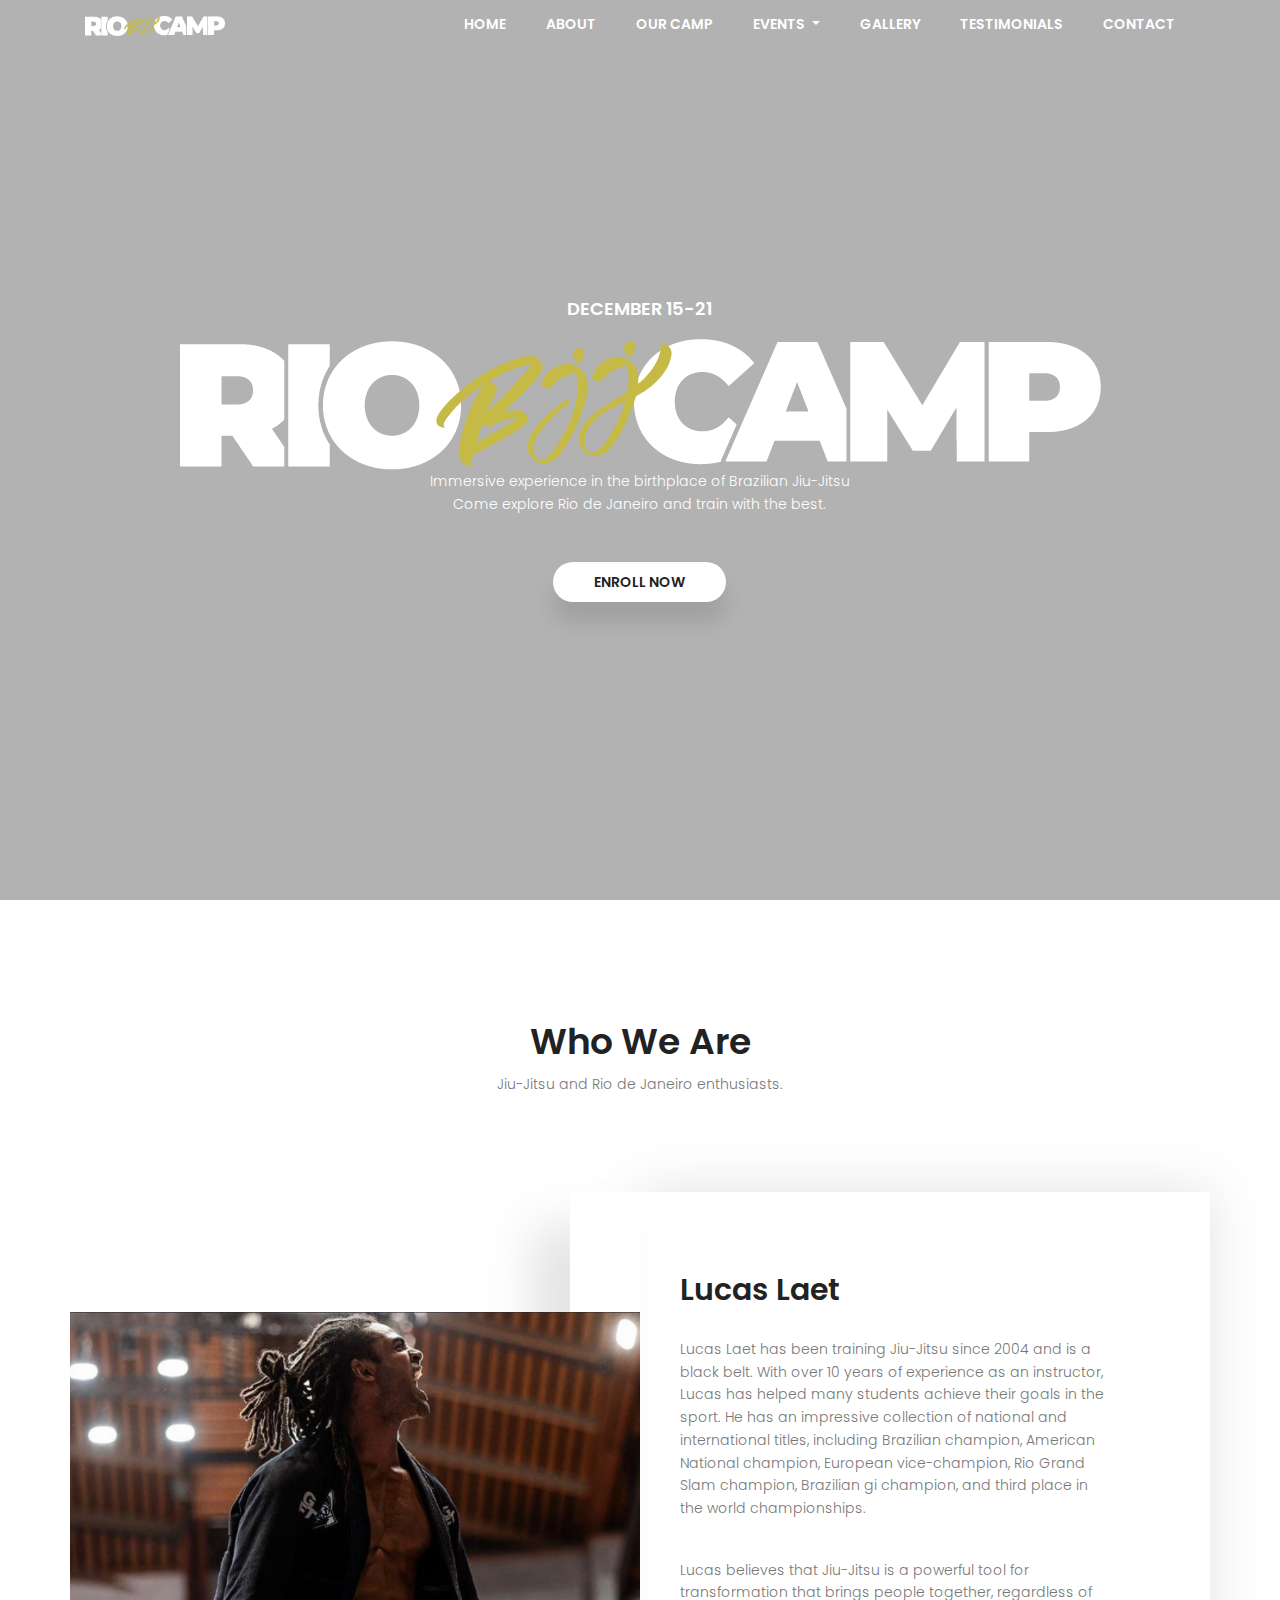
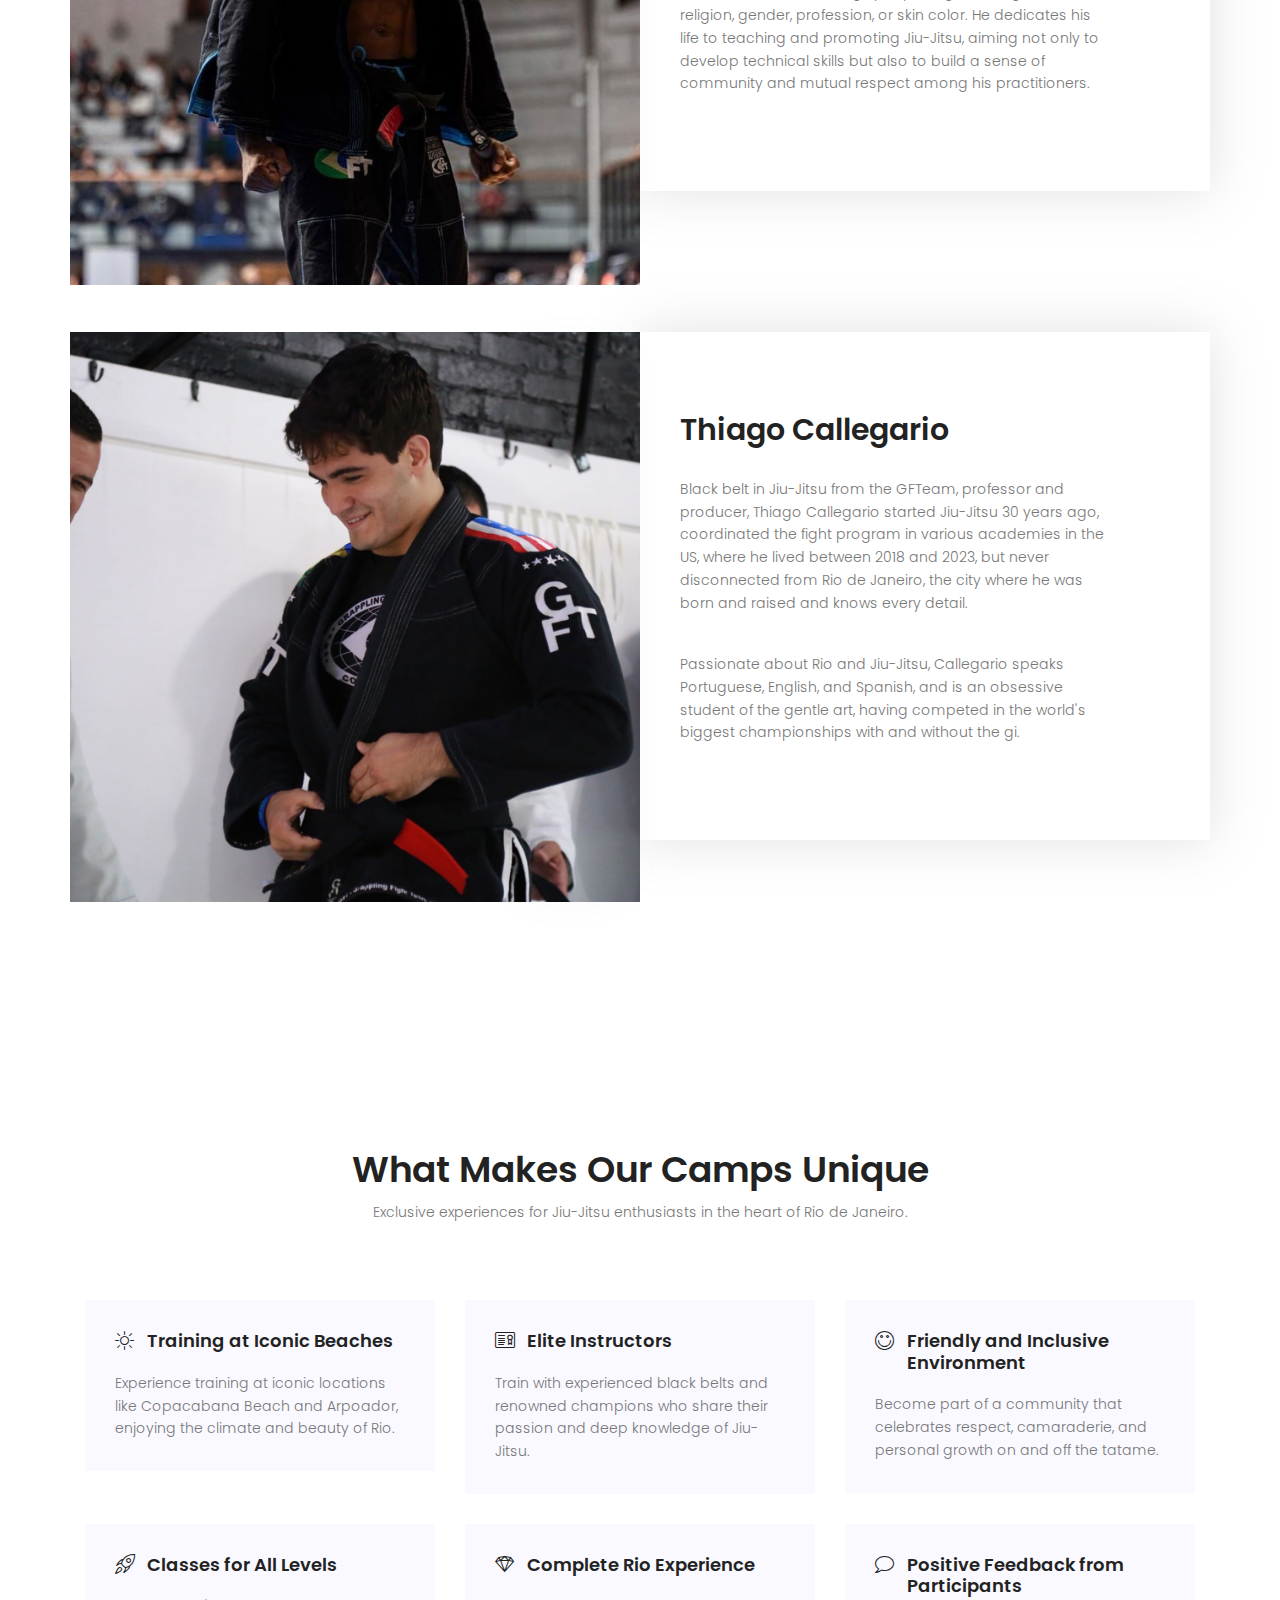
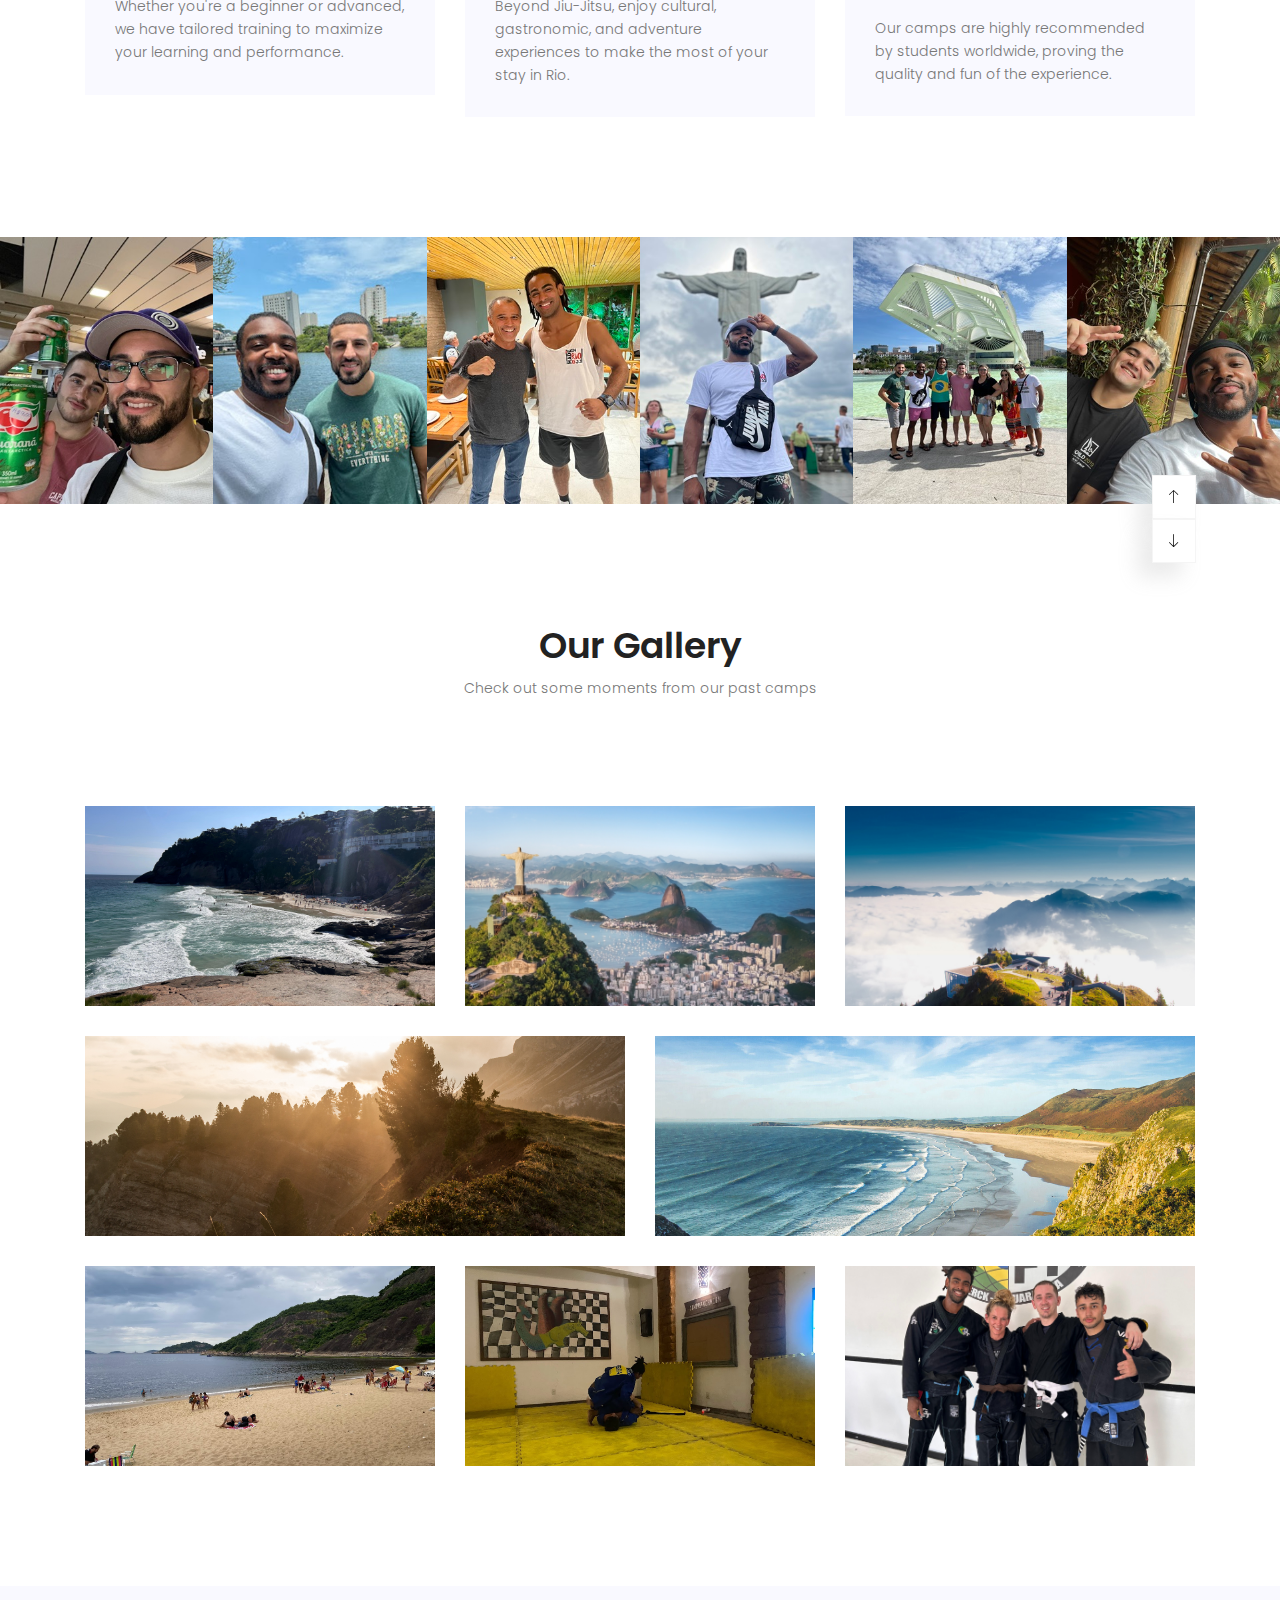
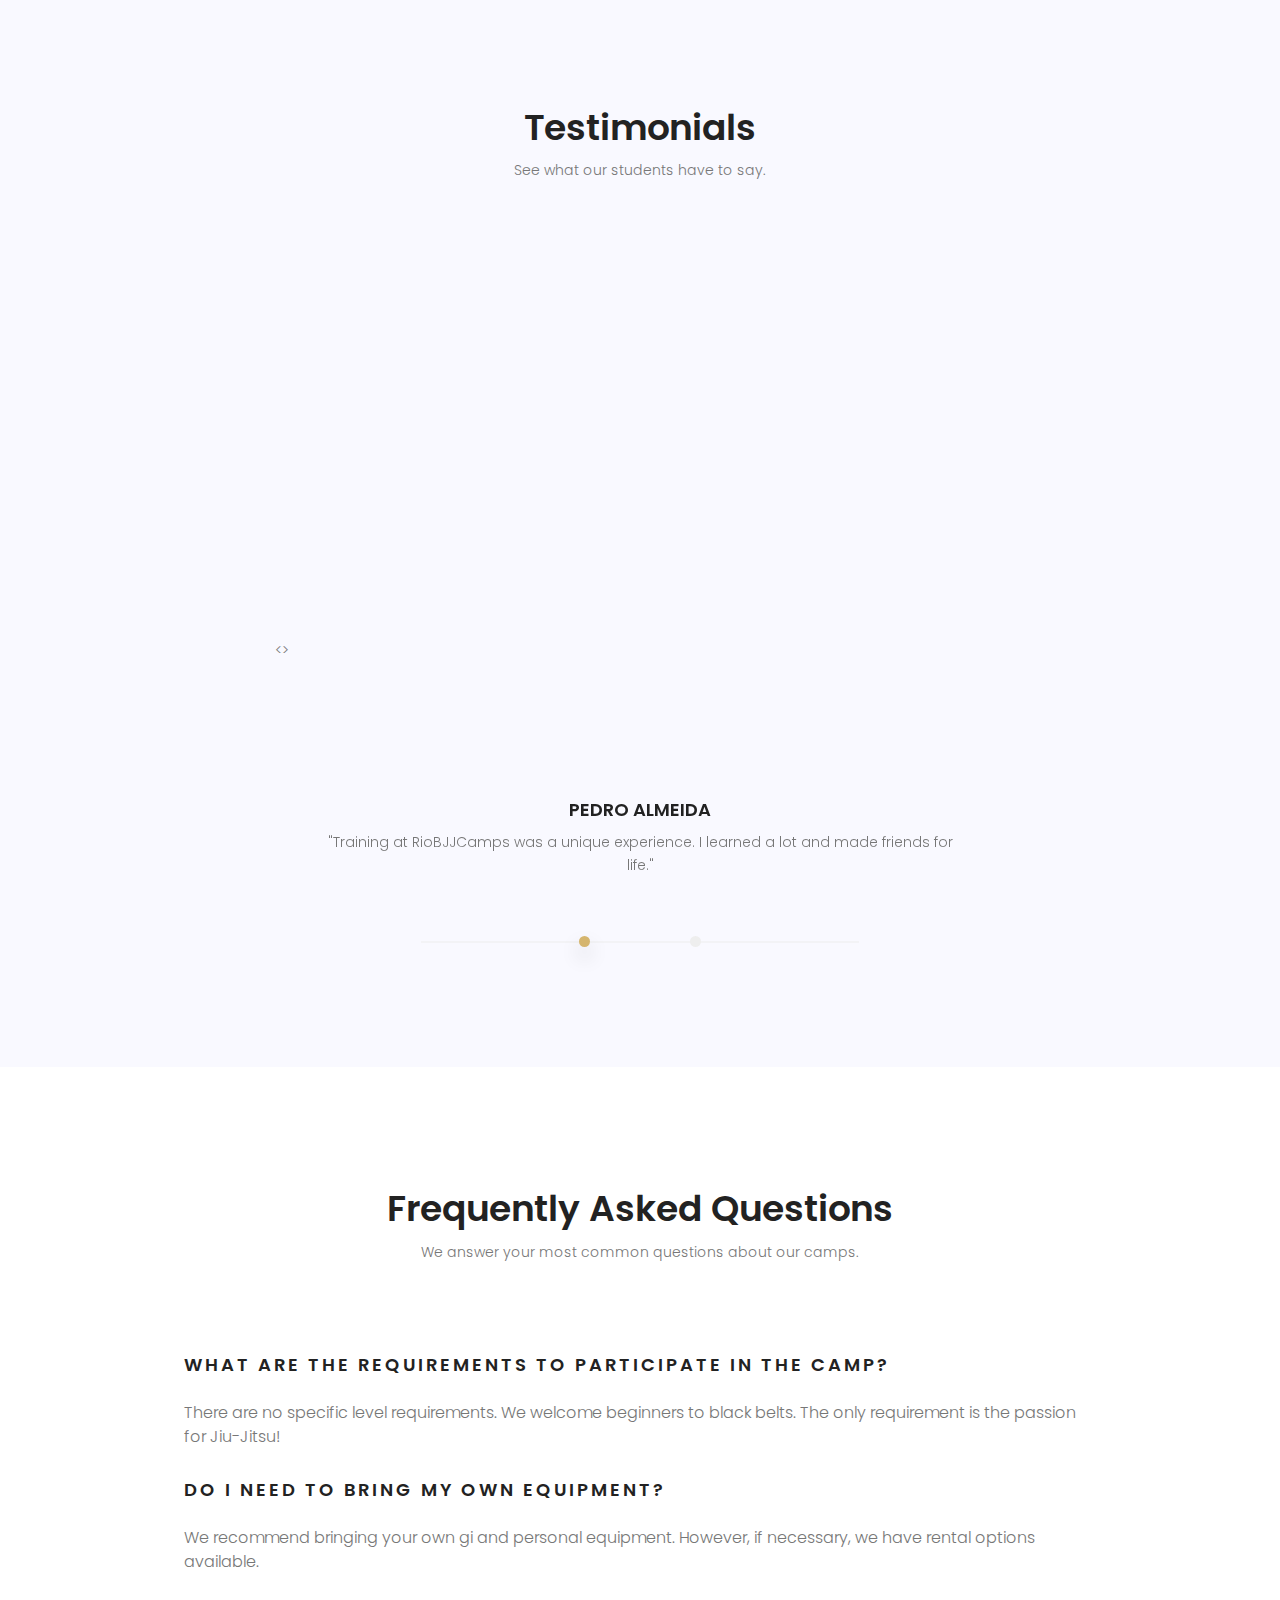
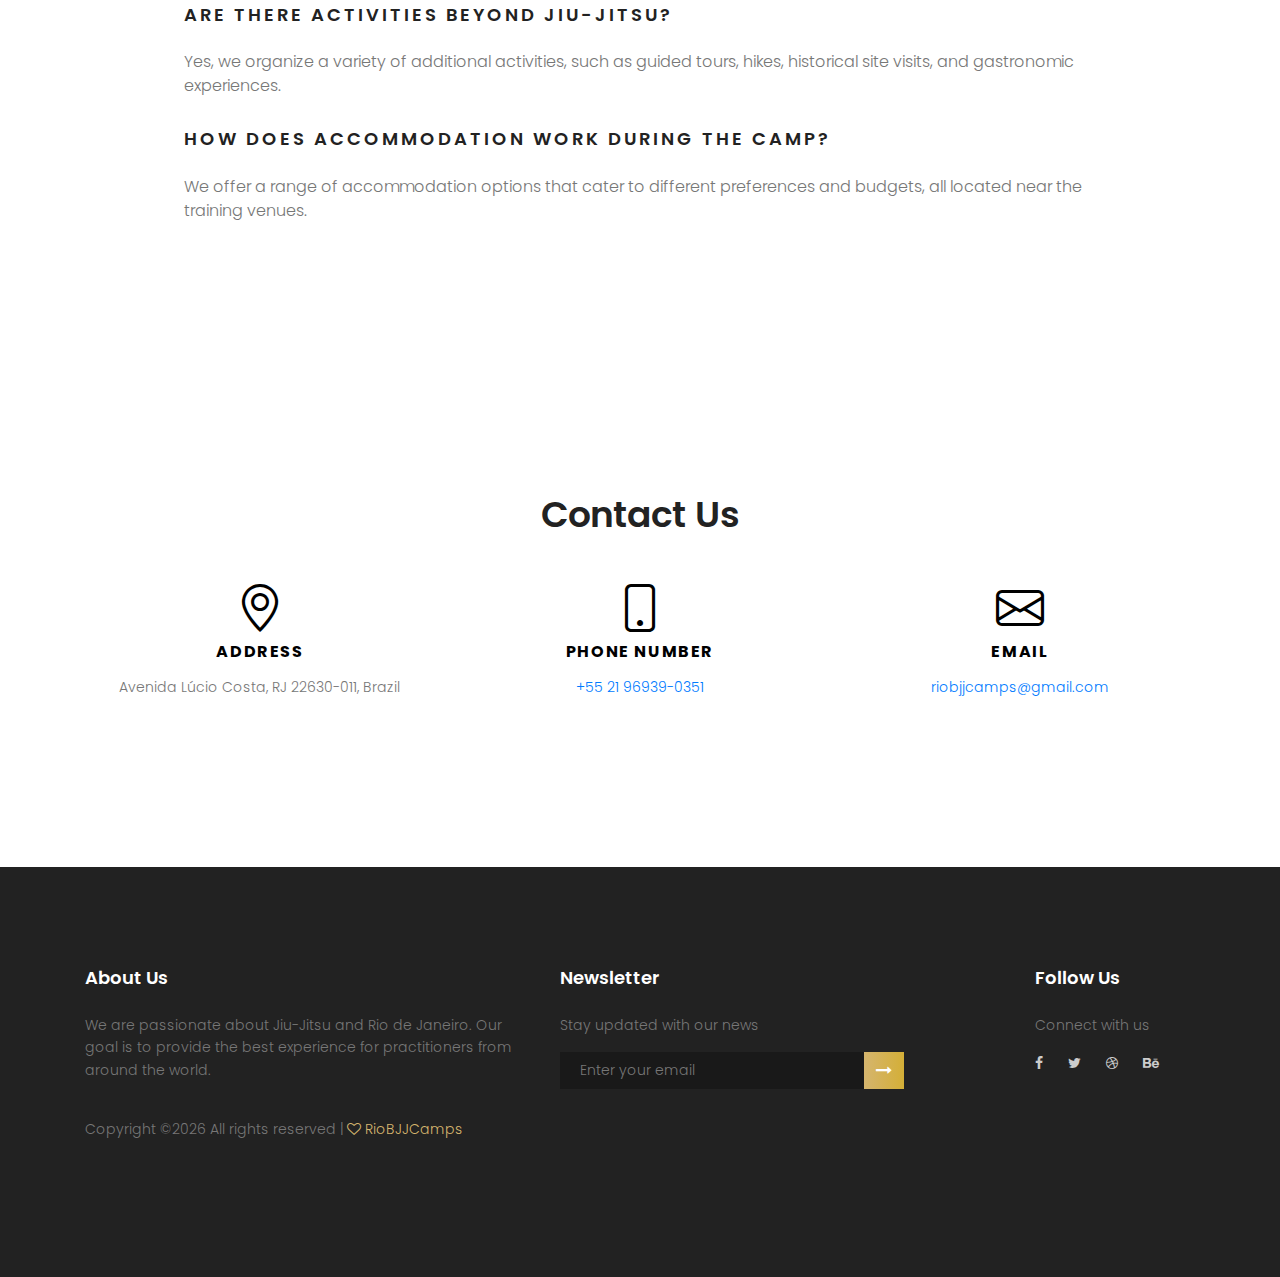
==== index.html @ 89598934 "Updated Events and Languages" ====
<!DOCTYPE html>
<html lang="en" class="no-js">
<head>
    <!-- Mobile Specific Meta -->
    <meta name="viewport" content="width=device-width, initial-scale=1, shrink-to-fit=no">
    <!-- Favicon-->
    <link rel="shortcut icon" href="img/favicon.png">
    <!-- Author Meta -->
    <meta name="author" content="colorlib">
    <!-- Meta Description -->
    <meta name="description" content="">
    <!-- Meta Keyword -->
    <meta name="keywords" content="">
    <!-- meta character set -->
    <meta charset="UTF-8">
    <!-- Site Title -->
    <title>RioBJJCamps</title>

    <link href="https://fonts.googleapis.com/css?family=Poppins:100,200,400,300,500,600,700" rel="stylesheet"> 
        <!--
        CSS
        ============================================= -->
        <link rel="stylesheet" href="css/linearicons.css">
        <link rel="stylesheet" href="css/font-awesome.min.css">
        <link rel="stylesheet" href="css/bootstrap.css">
        <link rel="stylesheet" href="css/magnific-popup.css">
        <link rel="stylesheet" href="css/animate.min.css">
        <link rel="stylesheet" href="css/owl.carousel.css">
        <link rel="stylesheet" href="css/main.css">
        <link rel="stylesheet" href="https://cdn.jsdelivr.net/npm/bootstrap-icons/font/bootstrap-icons.css">
        <link href="vendor/aos/aos.css" rel="stylesheet">
        <link href="https://fonts.googleapis.com/css2?family=Bebas+Neue&display=swap" rel="stylesheet">

</head>
<body>
    <!-- Preloader -->
    <div id="preloader">
        <div id="loader"></div>
    </div>

    <!-- start banner Area -->
    <section class="banner-area" id="home">
        <!-- Start Header Area -->
        <header class="default-header" data-aos="fade-up">
            <nav class="navbar navbar-expand-lg  navbar-light">
                <div class="container">
                      <a class="navbar-brand" href="index.html">
                        <img src="img/RioBJJCampsHorizontal.png" width="140" alt="">
                      </a>
                      <button class="navbar-toggler" type="button" data-toggle="collapse" data-target="#navbarSupportedContent" aria-controls="navbarSupportedContent" aria-expanded="false" aria-label="Toggle navigation">
                        <span class="text-white lnr lnr-menu"></span>
                      </button>

                      <div class="collapse navbar-collapse justify-content-end align-items-center" id="navbarSupportedContent">
                        <ul class="navbar-nav">
                            <li><a href="#home">Home</a></li>
                            <li><a href="#about">About</a></li>                                    
                            <li><a href="#secvice">Our Camp</a></li>
                            <!-- Dropdown -->
                            <li class="dropdown">
                                <a class="dropdown-toggle" href="#" id="navbardrop" data-toggle="dropdown">
                                  Events
                                </a>
                                <div class="dropdown-menu">
                                  <a class="dropdown-item" href="index_portugues.html">Portuguese/Português</a>
                                  <a class="dropdown-item" href="#">Camp 2021</a>
                                  <a class="dropdown-item" href="#">Camp 2024 #1</a>
                                </div>
                              </li>
                            <li><a href="#gallery">Gallery</a></li>
                            <li><a href="#faq">Testimonials</a></li>
                            <li><a href="#contact">Contact</a></li>
                        </ul>
                      </div>                        
                </div>
            </nav>
        </header>
        <!-- End Header Area -->                
    </section>

    <!-- Start Modified Banner Area with Video Background -->
<section class="default-banner" id="home" data-aos="fade-up">
    <!-- Video Background -->
    <video autoplay loop muted playsinline id="background-video">
        <source src="video/RioBJJ4K.mp4" type="video/mp4">
        Your browser does not support the video element.
    </video>
    <!-- Overlay -->
    <div class="overlay"></div>
    <!-- Content Container -->
    <div class="container">
        <div class="row fullscreen justify-content-center align-items-center">
            <div class="col-md-10 col-12">
                <div class="banner-content text-center">
                    <h4 class="text-white mb-20 text-uppercase">December 15-21</h4>
                    <img src="img/RioBJJCampsHorizontal.png" alt="" class="logo-img">
                    <p class="text-white">
                        Immersive experience in the birthplace of Brazilian Jiu-Jitsu <br>
                        Come explore Rio de Janeiro and train with the best.
                    </p>
                    <a href="https://wa.me/5521969390351?text=Hello,%20I%20would%20like%20to%20know%20more%20about%20the%20camp." class="text-uppercase header-btn">Enroll Now</a>
                </div>
            </div>
        </div>
    </div>
</section>
<!-- End Modified Banner Area -->

    <!-- Start about Area -->
    <section class="section-gap info-area" id="about" data-aos="fade-up">
        <div class="container">
            <div class="row d-flex justify-content-center">
                <div class="menu-content pb-40 col-lg-8">
                    <div class="title text-center">
                        <h1 class="mb-10">Who We Are</h1>
                        <p>Jiu-Jitsu and Rio de Janeiro enthusiasts.</p>
                    </div>
                </div>
            </div>                    
            <div class="row mt-40">
                <!-- First Guide -->
                <div class="col-lg-6 col-md-6 mt-120 text-center no-padding info-left">
                    <div class="info-thumb">
                        <img src="img/Laetao2.png" class="img-fluid" alt="Guide 1">
                    </div>
                </div>
                <div class="col-lg-6 col-md-6 no-padding info-rigth">
                    <div class="info-content">
                        <h2 class="pb-30">Lucas Laet</h2>
                        <p>
                            Lucas Laet has been training Jiu-Jitsu since 2004 and is a black belt. With over 10 years of experience as an instructor, Lucas has helped many students achieve their goals in the sport. He has an impressive collection of national and international titles, including Brazilian champion, American National champion, European vice-champion, Rio Grand Slam champion, Brazilian gi champion, and third place in the world championships.
                        </p>
                        </p>
                        <br>
                        <p>
                            Lucas believes that Jiu-Jitsu is a powerful tool for transformation that brings people together, regardless of religion, gender, profession, or skin color. He dedicates his life to teaching and promoting Jiu-Jitsu, aiming not only to develop technical skills but also to build a sense of community and mutual respect among his practitioners.
                        </p>
                    </div>
                </div>
            </div>
            <div class="row mt-40">
                <!-- Second Guide -->
                <div class="col-lg-6 col-md-6 text-center no-padding info-left">
                    <div class="info-thumb">
                        <img src="img/Thiagao1.jpg" class="img-fluid" alt="Guide 2">
                    </div>
                </div>
                <div class="col-lg-6 col-md-6 no-padding info-rigth">
                    <div class="info-content">
                        <h2 class="pb-30">Thiago Callegario</h2>
                        <p>
                            Black belt in Jiu-Jitsu from the GFTeam, professor and producer, Thiago Callegario started Jiu-Jitsu 30 years ago, coordinated the fight program in various academies in the US, where he lived between 2018 and 2023, but never disconnected from Rio de Janeiro, the city where he was born and raised and knows every detail.
                        </p>
                        <br>
                        <p>
                            Passionate about Rio and Jiu-Jitsu, Callegario speaks Portuguese, English, and Spanish, and is an obsessive student of the gentle art, having competed in the world's biggest championships with and without the gi.
                        </p>
                    </div>
                </div>
            </div>
        </div>
    </section>
    <!-- End about Area -->
    

    <!-- Start feature Area -->
    <section class="feature-area section-gap" id="secvice" data-aos="fade-up">
        <div class="container">
            <div class="row d-flex justify-content-center">
                <div class="menu-content pb-60 col-lg-8">
                    <div class="title text-center">
                        <h1 class="mb-10">What Makes Our Camps Unique</h1>
                        <p>Exclusive experiences for Jiu-Jitsu enthusiasts in the heart of Rio de Janeiro.</p>
                    </div>
                </div>
            </div>                        
            <div class="row">
                <div class="col-lg-4 col-md-6 ">
                    <div class="single-feature mb-30">
                        <div class="title d-flex flex-row pb-20">
                            <span class="lnr lnr-sun"></span>
                            <h4><a href="#">Training at Iconic Beaches</a></h4>
                        </div>
                        <p>
                            Experience training at iconic locations like Copacabana Beach and Arpoador, enjoying the climate and beauty of Rio.
                        </p>                            
                    </div>                            
                </div>
                <div class="col-lg-4 col-md-6 ">
                    <div class="single-feature mb-30">
                        <div class="title d-flex flex-row pb-20">
                            <span class="lnr lnr-license"></span>
                            <h4><a href="#">Elite Instructors</a></h4>
                        </div>
                        <p>
                            Train with experienced black belts and renowned champions who share their passion and deep knowledge of Jiu-Jitsu.
                        </p>                            
                    </div>                            
                </div>
                <div class="col-lg-4 col-md-6 ">
                    <div class="single-feature mb-30">
                        <div class="title d-flex flex-row pb-20">
                            <span class="lnr lnr-smile"></span>
                            <h4><a href="#">Friendly and Inclusive Environment</a></h4>
                        </div>
                        <p>
                            Become part of a community that celebrates respect, camaraderie, and personal growth on and off the tatame.
                        </p>                            
                    </div>                            
                </div>
                <div class="col-lg-4 col-md-6 ">
                    <div class="single-feature">
                        <div class="title d-flex flex-row pb-20">
                            <span class="lnr lnr-rocket"></span>
                            <h4><a href="#">Classes for All Levels</a></h4>
                        </div>
                        <p>
                            Whether you're a beginner or advanced, we have tailored training to maximize your learning and performance.
                        </p>                            
                    </div>                            
                </div>
                <div class="col-lg-4 col-md-6 ">
                    <div class="single-feature">
                        <div class="title d-flex flex-row pb-20">
                            <span class="lnr lnr-diamond"></span>
                            <h4><a href="#">Complete Rio Experience</a></h4>
                        </div>
                        <p>
                            Beyond Jiu-Jitsu, enjoy cultural, gastronomic, and adventure experiences to make the most of your stay in Rio.
                        </p>                            
                    </div>                            
                </div>
                <div class="col-lg-4 col-md-6 ">
                    <div class="single-feature">
                        <div class="title d-flex flex-row pb-20">
                            <span class="lnr lnr-bubble"></span>
                            <h4><a href="#">Positive Feedback from Participants</a></h4>
                        </div>
                        <p>
                            Our camps are highly recommended by students worldwide, proving the quality and fun of the experience.
                        </p>                            
                    </div>                            
                </div>                                                                                    
            </div>
        </div>    
    </section>
    <!-- End feature Area -->


    <!-- Start gallery Area -->
    <section class="gallery-area" id="gallery" data-aos="fade-up">
        <div class="container-fluid">
            <div class="row no-padding">
                <div class="active-gallery">
                    <div class="item single-gallery">
                        <img src="img/g1.jpg" alt="">
                    </div>    
                    <div class="item single-gallery">
                        <img src="img/g2.jpeg" alt="">
                    </div>    
                    <div class="item single-gallery">
                        <img src="img/g3.jpeg" alt="">
                    </div>    
                    <div class="item single-gallery">
                        <img src="img/g4.jpeg" alt="">
                    </div>    
                    <div class="item single-gallery">
                        <img src="img/g5.jpeg" alt="">
                    </div>    
                    <div class="item single-gallery">
                        <img src="img/g6.jpeg" alt="">
                    </div>                                                                        
                </div>
            </div>
        </div>    
    </section>
    <!-- End gallery Area -->
    
    
   <!-- Start Revised Gallery Area -->
<section class="gallery-area section-gap" id="gallery" data-aos="fade-up">
    <div class="container">
        <div class="row d-flex justify-content-center">
            <div class="menu-content pb-60 col-lg-8">
                <div class="title text-center">
                    <h1 class="mb-10">Our Gallery</h1>
                    <p>Check out some moments from our past camps</p>
                </div>
            </div>
        </div>
        <div class="row gallery-item">
            <div class="col-md-4">
                <a href="img/g10.jpg" class="img-pop-up">
                    <div class="single-gallery-image" style="background: url(img/g10.jpg);"></div>
                </a>
            </div>
            <div class="col-md-4">
                <a href="img/slider4.jpg" class="img-pop-up">
                    <div class="single-gallery-image" style="background: url(img/slider4.jpg);"></div>
                </a>
            </div>
            <div class="col-md-4">
                <a href="img/slider1.jpg" class="img-pop-up">
                    <div class="single-gallery-image" style="background: url(img/slider1.jpg);"></div>
                </a>
            </div>
            <div class="col-md-6">
                <a href="img/slider2.jpg" class="img-pop-up">
                    <div class="single-gallery-image" style="background: url(img/slider2.jpg);"></div>
                </a>
            </div>
            <div class="col-md-6">
                <a href="img/slider3.jpg" class="img-pop-up">
                    <div class="single-gallery-image" style="background: url(img/slider3.jpg);"></div>
                </a>
            </div>
            <div class="col-md-4">
                <a href="img/g13.jpg" class="img-pop-up">
                    <div class="single-gallery-image" style="background: url(img/g13.jpg);"></div>
                </a>
            </div>
            <div class="col-md-4">
                <a href="img/g14.jpg" class="img-pop-up">
                    <div class="single-gallery-image" style="background: url(img/g14.jpg);"></div>
                </a>
            </div>
            <div class="col-md-4">
                <a href="img/g11.jpg" class="img-pop-up">
                    <div class="single-gallery-image" style="background: url(img/g11.jpg);"></div>
                </a>
            </div>
        </div>
    </div>
</section>
<!-- End Revised Gallery Area -->

<!-- Start project Area -->
<section class="project-area section-gap" id="project" data-aos="fade-up">
    <div class="container">
        <div class="row d-flex justify-content-center">
            <div class="menu-content pb-30 col-lg-8">
                <div class="title text-center">
                    <h1 class="mb-10">Testimonials</h1>
                    <p>See what our students have to say.</p>
                </div>
            </div>
        </div>
        <!-- Video Area -->
        <div class="row justify-content-center d-flex mb-5">
            <div class="col-lg-8">
                <div class="embed-responsive embed-responsive-16by9">
                    <<iframe class="embed-responsive-item" src="https://www.youtube.com/embed/MXHhqnl47S4?si=9czfhFf7Guasz1j2&w=540&h=960" allowfullscreen></iframe>>
                </div>
            </div>
        </div>
        <!-- Testimonial Carousel -->
        <div class="row justify-content-center d-flex">
            <div class="active-works-carousel mt-40 col-lg-8">
                <div class="item">
                    <img class="img-fluid" src="img/testimonial1.jpg" alt="">
                    <div class="caption text-center mt-20">
                        <h6 class="text-uppercase">Pedro Almeida</h6>
                        <p>"Training at RioBJJCamps was a unique experience. I learned a lot and made friends for life."</p>
                    </div>
                </div>
                <div class="item">
                    <img class="img-fluid" src="img/testimonial2.jpg" alt="">
                    <div class="caption text-center mt-20">
                        <h6 class="text-uppercase">Maria Fernandes</h6>
                        <p>"The instructors are of the highest level and the environment is very welcoming. I recommend to everyone!"</p>
                    </div>
                </div>
            </div>
        </div>
    </div>    
</section>
<!-- End project Area -->
 
    <!-- Start faq Area -->
    <section class="faq-area section-gap" id="faq" data-aos="fade-up">
        <div class="container">
            <div class="row d-flex justify-content-center">
                <div class="menu-content pb-60 col-lg-8">
                    <div class="title text-center">
                        <h1 class="mb-10">Frequently Asked Questions</h1>
                        <p>We answer your most common questions about our camps.</p>
                    </div>
                </div>
            </div>                            
            <div class="row d-flex align-items-center">
                <div class="faq-content col-lg-12 col-md-12">
                    <div class="single-faq">
                        <h2 class="text-uppercase">
                            What are the requirements to participate in the camp?
                        </h2>
                        <p>
                            There are no specific level requirements. We welcome beginners to black belts. The only requirement is the passion for Jiu-Jitsu!
                        </p>
                    </div>
                    <div class="single-faq">
                        <h2 class="text-uppercase">
                            Do I need to bring my own equipment?
                        </h2>
                        <p>
                            We recommend bringing your own gi and personal equipment. However, if necessary, we have rental options available.
                        </p>
                    </div>
                    <div class="single-faq">
                        <h2 class="text-uppercase">
                            Are there activities beyond Jiu-Jitsu?
                        </h2>
                        <p>
                            Yes, we organize a variety of additional activities, such as guided tours, hikes, historical site visits, and gastronomic experiences.
                        </p>
                    </div>
                    <div class="single-faq">
                        <h2 class="text-uppercase">
                            How does accommodation work during the camp?
                        </h2>
                        <p>
                            We offer a range of accommodation options that cater to different preferences and budgets, all located near the training venues.
                        </p>
                    </div>
                </div>                                    
            </div>
        </div>
    </section>
    <!-- End faq Area -->
    
    
    <!-- Start logo Area -->
    <section class="logo-area" data-aos="fade-up">
        <div class="container">
            <div class="row">
                
            </div>
        </div>    
    </section>
    <!-- End logo Area -->
    
                    
    <!-- start contact Area -->        
    <section class="contact-area section-gap" id="contact" data-aos="fade-up">
        <main id="main">
            <section id="contact" class="contact mb-5">
                <div class="container" data-aos="fade-up">
        
                    <div class="row">
                        <div class="col-lg-12 text-center mb-5">
                            <h1 class="page-title">Contact Us</h1>
                        </div>
                    </div>
        
                    <div class="row gy-4">
        
                        <div class="col-md-4">
                            <div class="info-item">
                                <i class="bi bi-geo-alt"></i>
                                <h3>Address</h3>
                                <address>Avenida Lúcio Costa, RJ 22630-011, Brazil</address>
                            </div>
                        </div><!-- End Info Item -->
        
                        <div class="col-md-4">
                            <div class="info-item info-item-borders">
                                <i class="bi bi-phone"></i>
                                <h3>Phone Number</h3>
                                <p><a href="tel:+5521969390351">+55 21 96939-0351</a></p>
                            </div>
                        </div><!-- End Info Item -->
        
                        <div class="col-md-4">
                            <div class="info-item">
                                <i class="bi bi-envelope"></i>
                                <h3>Email</h3>
                                <p><a href="mailto:riobjjcamps@gmail.com">riobjjcamps@gmail.com</a></p>
                            </div>
                        </div><!-- End Info Item -->
        
                    </div>
        
                </div>
            </section>
        </main>
    </section>
    <!-- end contact Area -->        
    
    <!-- start footer Area -->        
    <footer class="footer-area section-gap" data-aos="fade-up">
        <div class="container">
            <div class="row">
                <div class="col-lg-5 col-md-6 col-sm-6">
                    <div class="single-footer-widget">
                        <h6>About Us</h6>
                        <p>
                            We are passionate about Jiu-Jitsu and Rio de Janeiro. Our goal is to provide the best experience for practitioners from around the world.
                        </p>
                        <!-- Link back to Colorlib can't be removed. Template is licensed under CC BY 3.0. -->
                        <p class="footer-text">Copyright &copy;<script>document.write(new Date().getFullYear());</script> All rights reserved | <i class="fa fa-heart-o" aria-hidden="true"></i><a href="https://riobjjcamps.com.br" target="_blank"> RioBJJCamps</a></p>
                        <!-- Link back to Colorlib can't be removed. Template is licensed under CC BY 3.0. -->
                    </div>
                </div>
                <div class="col-lg-5  col-md-6 col-sm-6">
                    <div class="single-footer-widget">
                        <h6>Newsletter</h6>
                        <p>Stay updated with our news</p>
                        <div class="" id="mc_embed_signup">

                                <form target="_blank" novalidate="true" action="https://spondonit.us12.list-manage.com/subscribe/post?u=1462626880ade1ac87bd9c93a&amp;id=92a4423d01" method="get" class="form-inline">

                                <div class="d-flex flex-row">

                                    <input class="form-control" name="EMAIL" placeholder="Enter your email" onfocus="this.placeholder = ''" onblur="this.placeholder = 'Enter your email'" required="" type="email">


                                        <button class="click-btn btn btn-default"><i class="fa fa-long-arrow-right" aria-hidden="true"></i></button>
                                        <div style="position: absolute; left: -5000px;">
                                            <input name="b_36c4fd991d266f23781ded980_aefe40901a" tabindex="-1" value="" type="text">
                                        </div>
                                        
                                    <!-- <div class="col-lg-4 col-md-4">
                                        <button class="bb-btn btn"><span class="lnr lnr-arrow-right"></span></button>
                                    </div>  -->
                                </div>        
                                <div class="info"></div>
                                </form>
                        </div>
                        </div>
                </div>                        
                <div class="col-lg-2 col-md-6 col-sm-6 social-widget">
                    <div class="single-footer-widget">
                        <h6>Follow Us</h6>
                        <p>Connect with us</p>
                        <div class="footer-social d-flex align-items-center">
                            <a href="#"><i class="fa fa-facebook"></i></a>
                            <a href="#"><i class="fa fa-twitter"></i></a>
                            <a href="#"><i class="fa fa-dribbble"></i></a>
                            <a href="#"><i class="fa fa-behance"></i></a>
                        </div>
                    </div>
                </div>                            
            </div>
        </div>
    </footer>    
    <!-- End footer Area -->            

    <script src="js/vendor/jquery-2.2.4.min.js"></script>
    <script src="https://cdnjs.cloudflare.com/ajax/libs/popper.js/1.11.0/umd/popper.min.js" integrity="sha384-b/U6ypiBEHpOf/4+1nzFpr53nxSS+GLCkfwBdFNTxtclqqenISfwAzpKaMNFNmj4" crossorigin="anonymous"></script>
    <script src="js/vendor/bootstrap.min.js"></script>
    <script src="js/jquery.ajaxchimp.min.js"></script>
    <script src="js/jquery.magnific-popup.min.js"></script>    
    <script src="js/owl.carousel.min.js"></script>            
    <script src="js/jquery.sticky.js"></script>
    <script src="js/slick.js"></script>
    <script src="js/jquery.counterup.min.js"></script>
    <script src="js/waypoints.min.js"></script>        
    <script src="js/main.js"></script>    
    <script src="vendor/aos/aos.js"></script>
    <script>
        AOS.init();
    </script>
        <script>
            document.addEventListener('DOMContentLoaded', function() {
                var video = document.getElementById('background-video');
                var playPromise = video.play();
    
                if (playPromise !== undefined) {
                    playPromise.then(function() {
                        // Automatic playback started!
                    }).catch(function(error) {
                        console.log("Video play failed:", error);
                        // Optionally, show a play button
                    });
                }
            });
        </script>
    <script>
        window.addEventListener("load", function () {
            document.getElementById("preloader").style.display = "none";
            document.getElementById("main-content").style.display = "block";
        });
    </script>
    
</body>
</html>
---- css/linearicons.css ----
@font-face {
	font-family: 'Linearicons-Free';
	src:url('../fonts/Linearicons-Free.eot?w118d');
	src:url('../fonts/Linearicons-Free.eot?#iefixw118d') format('embedded-opentype'),
		url('../fonts/Linearicons-Free.woff2?w118d') format('woff2'),
		url('../fonts/Linearicons-Free.woff?w118d') format('woff'),
		url('../fonts/Linearicons-Free.ttf?w118d') format('truetype'),
		url('../fonts/Linearicons-Free.svg?w118d#Linearicons-Free') format('svg');
	font-weight: normal;
	font-style: normal;
}

.lnr {
	font-family: 'Linearicons-Free';
	speak: none;
	font-style: normal;
	font-weight: normal;
	font-variant: normal;
	text-transform: none;
	line-height: 1;

	/* Better Font Rendering =========== */
	-webkit-font-smoothing: antialiased;
	-moz-osx-font-smoothing: grayscale;
}

.lnr-home:before {
	content: "\e800";
}
.lnr-apartment:before {
	content: "\e801";
}
.lnr-pencil:before {
	content: "\e802";
}
.lnr-magic-wand:before {
	content: "\e803";
}
.lnr-drop:before {
	content: "\e804";
}
.lnr-lighter:before {
	content: "\e805";
}
.lnr-poop:before {
	content: "\e806";
}
.lnr-sun:before {
	content: "\e807";
}
.lnr-moon:before {
	content: "\e808";
}
.lnr-cloud:before {
	content: "\e809";
}
.lnr-cloud-upload:before {
	content: "\e80a";
}
.lnr-cloud-download:before {
	content: "\e80b";
}
.lnr-cloud-sync:before {
	content: "\e80c";
}
.lnr-cloud-check:before {
	content: "\e80d";
}
.lnr-database:before {
	content: "\e80e";
}
.lnr-lock:before {
	content: "\e80f";
}
.lnr-cog:before {
	content: "\e810";
}
.lnr-trash:before {
	content: "\e811";
}
.lnr-dice:before {
	content: "\e812";
}
.lnr-heart:before {
	content: "\e813";
}
.lnr-star:before {
	content: "\e814";
}
.lnr-star-half:before {
	content: "\e815";
}
.lnr-star-empty:before {
	content: "\e816";
}
.lnr-flag:before {
	content: "\e817";
}
.lnr-envelope:before {
	content: "\e818";
}
.lnr-paperclip:before {
	content: "\e819";
}
.lnr-inbox:before {
	content: "\e81a";
}
.lnr-eye:before {
	content: "\e81b";
}
.lnr-printer:before {
	content: "\e81c";
}
.lnr-file-empty:before {
	content: "\e81d";
}
.lnr-file-add:before {
	content: "\e81e";
}
.lnr-enter:before {
	content: "\e81f";
}
.lnr-exit:before {
	content: "\e820";
}
.lnr-graduation-hat:before {
	content: "\e821";
}
.lnr-license:before {
	content: "\e822";
}
.lnr-music-note:before {
	content: "\e823";
}
.lnr-film-play:before {
	content: "\e824";
}
.lnr-camera-video:before {
	content: "\e825";
}
.lnr-camera:before {
	content: "\e826";
}
.lnr-picture:before {
	content: "\e827";
}
.lnr-book:before {
	content: "\e828";
}
.lnr-bookmark:before {
	content: "\e829";
}
.lnr-user:before {
	content: "\e82a";
}
.lnr-users:before {
	content: "\e82b";
}
.lnr-shirt:before {
	content: "\e82c";
}
.lnr-store:before {
	content: "\e82d";
}
.lnr-cart:before {
	content: "\e82e";
}
.lnr-tag:before {
	content: "\e82f";
}
.lnr-phone-handset:before {
	content: "\e830";
}
.lnr-phone:before {
	content: "\e831";
}
.lnr-pushpin:before {
	content: "\e832";
}
.lnr-map-marker:before {
	content: "\e833";
}
.lnr-map:before {
	content: "\e834";
}
.lnr-location:before {
	content: "\e835";
}
.lnr-calendar-full:before {
	content: "\e836";
}
.lnr-keyboard:before {
	content: "\e837";
}
.lnr-spell-check:before {
	content: "\e838";
}
.lnr-screen:before {
	content: "\e839";
}
.lnr-smartphone:before {
	content: "\e83a";
}
.lnr-tablet:before {
	content: "\e83b";
}
.lnr-laptop:before {
	content: "\e83c";
}
.lnr-laptop-phone:before {
	content: "\e83d";
}
.lnr-power-switch:before {
	content: "\e83e";
}
.lnr-bubble:before {
	content: "\e83f";
}
.lnr-heart-pulse:before {
	content: "\e840";
}
.lnr-construction:before {
	content: "\e841";
}
.lnr-pie-chart:before {
	content: "\e842";
}
.lnr-chart-bars:before {
	content: "\e843";
}
.lnr-gift:before {
	content: "\e844";
}
.lnr-diamond:before {
	content: "\e845";
}
.lnr-linearicons:before {
	content: "\e846";
}
.lnr-dinner:before {
	content: "\e847";
}
.lnr-coffee-cup:before {
	content: "\e848";
}
.lnr-leaf:before {
	content: "\e849";
}
.lnr-paw:before {
	content: "\e84a";
}
.lnr-rocket:before {
	content: "\e84b";
}
.lnr-briefcase:before {
	content: "\e84c";
}
.lnr-bus:before {
	content: "\e84d";
}
.lnr-car:before {
	content: "\e84e";
}
.lnr-train:before {
	content: "\e84f";
}
.lnr-bicycle:before {
	content: "\e850";
}
.lnr-wheelchair:before {
	content: "\e851";
}
.lnr-select:before {
	content: "\e852";
}
.lnr-earth:before {
	content: "\e853";
}
.lnr-smile:before {
	content: "\e854";
}
.lnr-sad:before {
	content: "\e855";
}
.lnr-neutral:before {
	content: "\e856";
}
.lnr-mustache:before {
	content: "\e857";
}
.lnr-alarm:before {
	content: "\e858";
}
.lnr-bullhorn:before {
	content: "\e859";
}
.lnr-volume-high:before {
	content: "\e85a";
}
.lnr-volume-medium:before {
	content: "\e85b";
}
.lnr-volume-low:before {
	content: "\e85c";
}
.lnr-volume:before {
	content: "\e85d";
}
.lnr-mic:before {
	content: "\e85e";
}
.lnr-hourglass:before {
	content: "\e85f";
}
.lnr-undo:before {
	content: "\e860";
}
.lnr-redo:before {
	content: "\e861";
}
.lnr-sync:before {
	content: "\e862";
}
.lnr-history:before {
	content: "\e863";
}
.lnr-clock:before {
	content: "\e864";
}
.lnr-download:before {
	content: "\e865";
}
.lnr-upload:before {
	content: "\e866";
}
.lnr-enter-down:before {
	content: "\e867";
}
.lnr-exit-up:before {
	content: "\e868";
}
.lnr-bug:before {
	content: "\e869";
}
.lnr-code:before {
	content: "\e86a";
}
.lnr-link:before {
	content: "\e86b";
}
.lnr-unlink:before {
	content: "\e86c";
}
.lnr-thumbs-up:before {
	content: "\e86d";
}
.lnr-thumbs-down:before {
	content: "\e86e";
}
.lnr-magnifier:before {
	content: "\e86f";
}
.lnr-cross:before {
	content: "\e870";
}
.lnr-menu:before {
	content: "\e871";
}
.lnr-list:before {
	content: "\e872";
}
.lnr-chevron-up:before {
	content: "\e873";
}
.lnr-chevron-down:before {
	content: "\e874";
}
.lnr-chevron-left:before {
	content: "\e875";
}
.lnr-chevron-right:before {
	content: "\e876";
}
.lnr-arrow-up:before {
	content: "\e877";
}
.lnr-arrow-down:before {
	content: "\e878";
}
.lnr-arrow-left:before {
	content: "\e879";
}
.lnr-arrow-right:before {
	content: "\e87a";
}
.lnr-move:before {
	content: "\e87b";
}
.lnr-warning:before {
	content: "\e87c";
}
.lnr-question-circle:before {
	content: "\e87d";
}
.lnr-menu-circle:before {
	content: "\e87e";
}
.lnr-checkmark-circle:before {
	content: "\e87f";
}
.lnr-cross-circle:before {
	content: "\e880";
}
.lnr-plus-circle:before {
	content: "\e881";
}
.lnr-circle-minus:before {
	content: "\e882";
}
.lnr-arrow-up-circle:before {
	content: "\e883";
}
.lnr-arrow-down-circle:before {
	content: "\e884";
}
.lnr-arrow-left-circle:before {
	content: "\e885";
}
.lnr-arrow-right-circle:before {
	content: "\e886";
}
.lnr-chevron-up-circle:before {
	content: "\e887";
}
.lnr-chevron-down-circle:before {
	content: "\e888";
}
.lnr-chevron-left-circle:before {
	content: "\e889";
}
.lnr-chevron-right-circle:before {
	content: "\e88a";
}
.lnr-crop:before {
	content: "\e88b";
}
.lnr-frame-expand:before {
	content: "\e88c";
}
.lnr-frame-contract:before {
	content: "\e88d";
}
.lnr-layers:before {
	content: "\e88e";
}
.lnr-funnel:before {
	content: "\e88f";
}
.lnr-text-format:before {
	content: "\e890";
}
.lnr-text-format-remove:before {
	content: "\e891";
}
.lnr-text-size:before {
	content: "\e892";
}
.lnr-bold:before {
	content: "\e893";
}
.lnr-italic:before {
	content: "\e894";
}
.lnr-underline:before {
	content: "\e895";
}
.lnr-strikethrough:before {
	content: "\e896";
}
.lnr-highlight:before {
	content: "\e897";
}
.lnr-text-align-left:before {
	content: "\e898";
}
.lnr-text-align-center:before {
	content: "\e899";
}
.lnr-text-align-right:before {
	content: "\e89a";
}
.lnr-text-align-justify:before {
	content: "\e89b";
}
.lnr-line-spacing:before {
	content: "\e89c";
}
.lnr-indent-increase:before {
	content: "\e89d";
}
.lnr-indent-decrease:before {
	content: "\e89e";
}
.lnr-pilcrow:before {
	content: "\e89f";
}
.lnr-direction-ltr:before {
	content: "\e8a0";
}
.lnr-direction-rtl:before {
	content: "\e8a1";
}
.lnr-page-break:before {
	content: "\e8a2";
}
.lnr-sort-alpha-asc:before {
	content: "\e8a3";
}
.lnr-sort-amount-asc:before {
	content: "\e8a4";
}
.lnr-hand:before {
	content: "\e8a5";
}
.lnr-pointer-up:before {
	content: "\e8a6";
}
.lnr-pointer-right:before {
	content: "\e8a7";
}
.lnr-pointer-down:before {
	content: "\e8a8";
}
.lnr-pointer-left:before {
	content: "\e8a9";
}
---- css/main.css ----
/*--------------------------- Color variations ----------------------*/
/* Medium Layout: 1280px */
/* Tablet Layout: 768px */
/* Mobile Layout: 320px */
/* Wide Mobile Layout: 480px */
/* =================================== */
/*  Basic Style 
/* =================================== */
::-moz-selection {
  /* Code for Firefox */
  background-color: #D5B56e;
  color: #fff;
}

::selection {
  background-color: #D5B56e;
  color: #fff;
}

::-webkit-input-placeholder {
  /* WebKit, Blink, Edge */
  color: #777777;
  font-weight: 300;
}

:-moz-placeholder {
  /* Mozilla Firefox 4 to 18 */
  color: #777777;
  opacity: 1;
  font-weight: 300;
}

::-moz-placeholder {
  /* Mozilla Firefox 19+ */
  color: #777777;
  opacity: 1;
  font-weight: 300;
}

:-ms-input-placeholder {
  /* Internet Explorer 10-11 */
  color: #777777;
  font-weight: 300;
}

::-ms-input-placeholder {
  /* Microsoft Edge */
  color: #777777;
  font-weight: 300;
}

body {
  color: #777777;
  font-family: "Poppins", sans-serif;
  font-size: 14px;
  font-weight: 300;
  line-height: 1.625em;
  position: relative;
}

ol, ul {
  margin: 0;
  padding: 0;
  list-style: none;
}

select {
  display: block;
}

figure {
  margin: 0;
}

a {
  -webkit-transition: all 0.3s ease 0s;
  -moz-transition: all 0.3s ease 0s;
  -o-transition: all 0.3s ease 0s;
  transition: all 0.3s ease 0s;
}

iframe {
  border: 0;
}

a, a:focus, a:hover {
  text-decoration: none;
  outline: 0;
}

.btn.active.focus,
.btn.active:focus,
.btn.focus,
.btn.focus:active,
.btn:active:focus,
.btn:focus {
  text-decoration: none;
  outline: 0;
}

.card-panel {
  margin: 0;
  padding: 60px;
}

/**
 *  Typography
 *
 **/
.btn i, .btn-large i, .btn-floating i, .btn-large i, .btn-flat i {
  font-size: 1em;
  line-height: inherit;
}

.gray-bg {
  background: #f9f9ff;
}

h1, h2, h3,
h4, h5, h6 {
  font-family: "Poppins", sans-serif;
  color: #222222;
  line-height: 1.2em !important;
  margin-bottom: 0;
  margin-top: 0;
  font-weight: 600;
}

.h1, .h2, .h3,
.h4, .h5, .h6 {
  margin-bottom: 0;
  margin-top: 0;
  font-family: "Poppins", sans-serif;
  font-weight: 600;
  color: #222222;
}

h1, .h1 {
  font-size: 36px;
}

h2, .h2 {
  font-size: 30px;
}

h3, .h3 {
  font-size: 24px;
}

h4, .h4 {
  font-size: 18px;
}

h5, .h5 {
  font-size: 16px;
}

h6, .h6 {
  font-size: 14px;
  color: #222222;
}

td, th {
  border-radius: 0px;
}

/**
 * For modern browsers
 * 1. The space content is one way to avoid an Opera bug when the
 *    contenteditable attribute is included anywhere else in the document.
 *    Otherwise it causes space to appear at the top and bottom of elements
 *    that are clearfixed.
 * 2. The use of `table` rather than `block` is only necessary if using
 *    `:before` to contain the top-margins of child elements.
 */
.clear::before, .clear::after {
  content: " ";
  display: table;
}

.clear::after {
  clear: both;
}

.fz-11 {
  font-size: 11px;
}

.fz-12 {
  font-size: 12px;
}

.fz-13 {
  font-size: 13px;
}

.fz-14 {
  font-size: 14px;
}

.fz-15 {
  font-size: 15px;
}

.fz-16 {
  font-size: 16px;
}

.fz-18 {
  font-size: 18px;
}

.fz-30 {
  font-size: 30px;
}

.fz-48 {
  font-size: 48px !important;
}

.fw100 {
  font-weight: 100;
}

.fw300 {
  font-weight: 300;
}

.fw400 {
  font-weight: 400 !important;
}

.fw500 {
  font-weight: 500;
}

.f700 {
  font-weight: 700;
}

.fsi {
  font-style: italic;
}

.mt-10 {
  margin-top: 10px;
}

.mt-15 {
  margin-top: 15px;
}

.mt-20 {
  margin-top: 20px;
}

.mt-25 {
  margin-top: 25px;
}

.mt-30 {
  margin-top: 30px;
}

.mt-35 {
  margin-top: 35px;
}

.mt-40 {
  margin-top: 40px;
}

.mt-50 {
  margin-top: 50px;
}

.mt-60 {
  margin-top: 60px;
}

.mt-70 {
  margin-top: 70px;
}

.mt-80 {
  margin-top: 80px;
}

.mt-100 {
  margin-top: 100px;
}

.mt-120 {
  margin-top: 120px;
}

.mt-150 {
  margin-top: 150px;
}

.ml-0 {
  margin-left: 0 !important;
}

.ml-5 {
  margin-left: 5px !important;
}

.ml-10 {
  margin-left: 10px;
}

.ml-15 {
  margin-left: 15px;
}

.ml-20 {
  margin-left: 20px;
}

.ml-30 {
  margin-left: 30px;
}

.ml-50 {
  margin-left: 50px;
}

.mr-0 {
  margin-right: 0 !important;
}

.mr-5 {
  margin-right: 5px !important;
}

.mr-15 {
  margin-right: 15px;
}

.mr-10 {
  margin-right: 10px;
}

.mr-20 {
  margin-right: 20px;
}

.mr-30 {
  margin-right: 30px;
}

.mr-50 {
  margin-right: 50px;
}

.mb-0 {
  margin-bottom: 0px;
}

.mb-0-i {
  margin-bottom: 0px !important;
}

.mb-5 {
  margin-bottom: 5px;
}

.mb-10 {
  margin-bottom: 10px;
}

.mb-15 {
  margin-bottom: 15px;
}

.mb-20 {
  margin-bottom: 20px;
}

.mb-25 {
  margin-bottom: 25px;
}

.mb-30 {
  margin-bottom: 30px;
}

.mb-40 {
  margin-bottom: 40px;
}

.mb-50 {
  margin-bottom: 50px;
}

.mb-60 {
  margin-bottom: 60px;
}

.mb-70 {
  margin-bottom: 70px;
}

.mb-80 {
  margin-bottom: 80px;
}

.mb-90 {
  margin-bottom: 90px;
}

.mb-100 {
  margin-bottom: 100px;
}

.pt-0 {
  padding-top: 0px;
}

.pt-10 {
  padding-top: 10px;
}

.pt-15 {
  padding-top: 15px;
}

.pt-20 {
  padding-top: 20px;
}

.pt-25 {
  padding-top: 25px;
}

.pt-30 {
  padding-top: 30px;
}

.pt-40 {
  padding-top: 40px;
}

.pt-50 {
  padding-top: 50px;
}

.pt-60 {
  padding-top: 60px;
}

.pt-70 {
  padding-top: 70px;
}

.pt-80 {
  padding-top: 80px;
}

.pt-90 {
  padding-top: 90px;
}

.pt-100 {
  padding-top: 100px;
}

.pt-120 {
  padding-top: 120px;
}

.pt-150 {
  padding-top: 150px;
}

.pt-170 {
  padding-top: 170px;
}

.pb-0 {
  padding-bottom: 0px;
}

.pb-10 {
  padding-bottom: 10px;
}

.pb-15 {
  padding-bottom: 15px;
}

.pb-20 {
  padding-bottom: 20px;
}

.pb-25 {
  padding-bottom: 25px;
}

.pb-30 {
  padding-bottom: 30px;
}

.pb-40 {
  padding-bottom: 40px;
}

.pb-50 {
  padding-bottom: 50px;
}

.pb-60 {
  padding-bottom: 60px;
}

.pb-70 {
  padding-bottom: 70px;
}

.pb-80 {
  padding-bottom: 80px;
}

.pb-90 {
  padding-bottom: 90px;
}

.pb-100 {
  padding-bottom: 100px;
}

.pb-120 {
  padding-bottom: 120px;
}

.pb-150 {
  padding-bottom: 150px;
}

.pr-30 {
  padding-right: 30px;
}

.pl-30 {
  padding-left: 30px;
}

.pl-90 {
  padding-left: 90px;
}

.p-40 {
  padding: 40px;
}

.float-left {
  float: left;
}

.float-right {
  float: right;
}

.text-italic {
  font-style: italic;
}

.text-white {
  color: #fff;
}

.text-black {
  color: #000;
}

.transition {
  -webkit-transition: all 0.3s ease 0s;
  -moz-transition: all 0.3s ease 0s;
  -o-transition: all 0.3s ease 0s;
  transition: all 0.3s ease 0s;
}

.section-full {
  padding: 100px 0;
}

.section-half {
  padding: 75px 0;
}

.text-center {
  text-align: center;
}

.text-left {
  text-align: left;
}

.text-rigth {
  text-align: right;
}

.flex {
  display: -webkit-box;
  display: -webkit-flex;
  display: -moz-flex;
  display: -ms-flexbox;
  display: flex;
}

.inline-flex {
  display: -webkit-inline-box;
  display: -webkit-inline-flex;
  display: -moz-inline-flex;
  display: -ms-inline-flexbox;
  display: inline-flex;
}

.flex-grow {
  -webkit-box-flex: 1;
  -webkit-flex-grow: 1;
  -moz-flex-grow: 1;
  -ms-flex-positive: 1;
  flex-grow: 1;
}

.flex-wrap {
  -webkit-flex-wrap: wrap;
  -moz-flex-wrap: wrap;
  -ms-flex-wrap: wrap;
  flex-wrap: wrap;
}

.flex-left {
  -webkit-box-pack: start;
  -ms-flex-pack: start;
  -webkit-justify-content: flex-start;
  -moz-justify-content: flex-start;
  justify-content: flex-start;
}

.flex-middle {
  -webkit-box-align: center;
  -ms-flex-align: center;
  -webkit-align-items: center;
  -moz-align-items: center;
  align-items: center;
}

.flex-right {
  -webkit-box-pack: end;
  -ms-flex-pack: end;
  -webkit-justify-content: flex-end;
  -moz-justify-content: flex-end;
  justify-content: flex-end;
}

.flex-top {
  -webkit-align-self: flex-start;
  -moz-align-self: flex-start;
  -ms-flex-item-align: start;
  align-self: flex-start;
}

.flex-center {
  -webkit-box-pack: center;
  -ms-flex-pack: center;
  -webkit-justify-content: center;
  -moz-justify-content: center;
  justify-content: center;
}

.flex-bottom {
  -webkit-align-self: flex-end;
  -moz-align-self: flex-end;
  -ms-flex-item-align: end;
  align-self: flex-end;
}

.space-between {
  -webkit-box-pack: justify;
  -ms-flex-pack: justify;
  -webkit-justify-content: space-between;
  -moz-justify-content: space-between;
  justify-content: space-between;
}

.space-around {
  -ms-flex-pack: distribute;
  -webkit-justify-content: space-around;
  -moz-justify-content: space-around;
  justify-content: space-around;
}

.flex-column {
  -webkit-box-direction: normal;
  -webkit-box-orient: vertical;
  -webkit-flex-direction: column;
  -moz-flex-direction: column;
  -ms-flex-direction: column;
  flex-direction: column;
}

.flex-cell {
  display: -webkit-box;
  display: -webkit-flex;
  display: -moz-flex;
  display: -ms-flexbox;
  display: flex;
  -webkit-box-flex: 1;
  -webkit-flex-grow: 1;
  -moz-flex-grow: 1;
  -ms-flex-positive: 1;
  flex-grow: 1;
}

.display-table {
  display: table;
}

.light {
  color: #fff;
}

.dark {
  color: #222;
}

.relative {
  position: relative;
}

.overflow-hidden {
  overflow: hidden;
}

.overlay {
  position: absolute;
  left: 0;
  right: 0;
  top: 0;
  bottom: 0;
}

.container.fullwidth {
  width: 100%;
}

.container.no-padding {
  padding-left: 0;
  padding-right: 0;
}

.no-padding {
  padding: 0;
}

.section-bg {
  background: #f9fafc;
}

@media (max-width: 767px) {
  .no-flex-xs {
    display: block !important;
  }
}

.row.no-margin {
  margin-left: 0;
  margin-right: 0;
}

.sample-text-area {
  background: #fff;
  padding: 100px 0 70px 0;
}

.text-heading {
  margin-bottom: 30px;
  font-size: 24px;
}

h1 {
  font-size: 36px;
}

h2 {
  font-size: 30px;
}

h3 {
  font-size: 24px;
}

h4 {
  font-size: 18px;
}

h5 {
  font-size: 16px;
}

h6 {
  font-size: 14px;
}

h1, h2, h3, h4, h5, h6 {
  line-height: 1.5em;
}

.typography h1, .typography h2, .typography h3, .typography h4, .typography h5, .typography h6 {
  color: #777777;
}

.button-area {
  background: #fff;
}

.button-area .border-top-generic {
  padding: 70px 15px;
  border-top: 1px dotted #eee;
}

.button-group-area .genric-btn {
  margin-right: 10px;
  margin-top: 10px;
}

.button-group-area .genric-btn:last-child {
  margin-right: 0;
}

.genric-btn {
  display: inline-block;
  outline: none;
  line-height: 40px;
  padding: 0 30px;
  font-size: .8em;
  text-align: center;
  text-decoration: none;
  font-weight: 500;
  cursor: pointer;
  -webkit-transition: all 0.3s ease 0s;
  -moz-transition: all 0.3s ease 0s;
  -o-transition: all 0.3s ease 0s;
  transition: all 0.3s ease 0s;
}

.genric-btn:focus {
  outline: none;
}

.genric-btn.e-large {
  padding: 0 40px;
  line-height: 50px;
}

.genric-btn.large {
  line-height: 45px;
}

.genric-btn.medium {
  line-height: 30px;
}

.genric-btn.small {
  line-height: 25px;
}

.genric-btn.radius {
  border-radius: 3px;
}

.genric-btn.circle {
  border-radius: 20px;
}

.genric-btn.arrow {
  display: -webkit-inline-box;
  display: -ms-inline-flexbox;
  display: inline-flex;
  -webkit-box-align: center;
  -ms-flex-align: center;
  align-items: center;
}

.genric-btn.arrow span {
  margin-left: 10px;
}

.genric-btn.default {
  color: #222222;
  background: #f9f9ff;
  border: 1px solid transparent;
}

.genric-btn.default:hover {
  border: 1px solid #f9f9ff;
  background: #fff;
}

.genric-btn.default-border {
  border: 1px solid #f9f9ff;
  background: #fff;
}

.genric-btn.default-border:hover {
  color: #222222;
  background: #f9f9ff;
  border: 1px solid transparent;
}

.genric-btn.primary {
  color: #fff;
  background: #D5B56e;
  border: 1px solid transparent;
}

.genric-btn.primary:hover {
  color: #D5B56e;
  border: 1px solid #D5B56e;
  background: #fff;
}

.genric-btn.primary-border {
  color: #D5B56e;
  border: 1px solid #D5B56e;
  background: #fff;
}

.genric-btn.primary-border:hover {
  color: #fff;
  background: #D5B56e;
  border: 1px solid transparent;
}

.genric-btn.success {
  color: #fff;
  background: #4cd3e3;
  border: 1px solid transparent;
}

.genric-btn.success:hover {
  color: #4cd3e3;
  border: 1px solid #4cd3e3;
  background: #fff;
}

.genric-btn.success-border {
  color: #4cd3e3;
  border: 1px solid #4cd3e3;
  background: #fff;
}

.genric-btn.success-border:hover {
  color: #fff;
  background: #4cd3e3;
  border: 1px solid transparent;
}

.genric-btn.info {
  color: #fff;
  background: #38a4ff;
  border: 1px solid transparent;
}

.genric-btn.info:hover {
  color: #38a4ff;
  border: 1px solid #38a4ff;
  background: #fff;
}

.genric-btn.info-border {
  color: #38a4ff;
  border: 1px solid #38a4ff;
  background: #fff;
}

.genric-btn.info-border:hover {
  color: #fff;
  background: #38a4ff;
  border: 1px solid transparent;
}

.genric-btn.warning {
  color: #fff;
  background: #f4e700;
  border: 1px solid transparent;
}

.genric-btn.warning:hover {
  color: #f4e700;
  border: 1px solid #f4e700;
  background: #fff;
}

.genric-btn.warning-border {
  color: #f4e700;
  border: 1px solid #f4e700;
  background: #fff;
}

.genric-btn.warning-border:hover {
  color: #fff;
  background: #f4e700;
  border: 1px solid transparent;
}

.genric-btn.danger {
  color: #fff;
  background: #f44a40;
  border: 1px solid transparent;
}

.genric-btn.danger:hover {
  color: #f44a40;
  border: 1px solid #f44a40;
  background: #fff;
}

.genric-btn.danger-border {
  color: #f44a40;
  border: 1px solid #f44a40;
  background: #fff;
}

.genric-btn.danger-border:hover {
  color: #fff;
  background: #f44a40;
  border: 1px solid transparent;
}

.genric-btn.link {
  color: #222222;
  background: #f9f9ff;
  text-decoration: underline;
  border: 1px solid transparent;
}

.genric-btn.link:hover {
  color: #222222;
  border: 1px solid #f9f9ff;
  background: #fff;
}

.genric-btn.link-border {
  color: #222222;
  border: 1px solid #f9f9ff;
  background: #fff;
  text-decoration: underline;
}

.genric-btn.link-border:hover {
  color: #222222;
  background: #f9f9ff;
  border: 1px solid transparent;
}

.genric-btn.disable {
  color: #222222, 0.3;
  background: #f9f9ff;
  border: 1px solid transparent;
  cursor: not-allowed;
}

.generic-blockquote {
  padding: 30px 50px 30px 30px;
  background: #f9f9ff;
  border-left: 2px solid #D5B56e;
}

.progress-table-wrap {
  overflow-x: scroll;
}

.progress-table {
  background: #f9f9ff;
  padding: 15px 0px 30px 0px;
  min-width: 800px;
}

.progress-table .serial {
  width: 11.83%;
  padding-left: 30px;
}

.progress-table .country {
  width: 28.07%;
}

.progress-table .visit {
  width: 19.74%;
}

.progress-table .percentage {
  width: 40.36%;
  padding-right: 50px;
}

.progress-table .table-head {
  display: flex;
}

.progress-table .table-head .serial, .progress-table .table-head .country, .progress-table .table-head .visit, .progress-table .table-head .percentage {
  color: #222222;
  line-height: 40px;
  text-transform: uppercase;
  font-weight: 500;
}

.progress-table .table-row {
  padding: 15px 0;
  border-top: 1px solid #edf3fd;
  display: flex;
}

.progress-table .table-row .serial, .progress-table .table-row .country, .progress-table .table-row .visit, .progress-table .table-row .percentage {
  display: flex;
  align-items: center;
}

.progress-table .table-row .country img {
  margin-right: 15px;
}

.progress-table .table-row .percentage .progress {
  width: 80%;
  border-radius: 0px;
  background: transparent;
}

.progress-table .table-row .percentage .progress .progress-bar {
  height: 5px;
  line-height: 5px;
}

.progress-table .table-row .percentage .progress .progress-bar.color-1 {
  background-color: #6382e6;
}

.progress-table .table-row .percentage .progress .progress-bar.color-2 {
  background-color: #e66686;
}

.progress-table .table-row .percentage .progress .progress-bar.color-3 {
  background-color: #f09359;
}

.progress-table .table-row .percentage .progress .progress-bar.color-4 {
  background-color: #73fbaf;
}

.progress-table .table-row .percentage .progress .progress-bar.color-5 {
  background-color: #73fbaf;
}

.progress-table .table-row .percentage .progress .progress-bar.color-6 {
  background-color: #6382e6;
}

.progress-table .table-row .percentage .progress .progress-bar.color-7 {
  background-color: #a367e7;
}

.progress-table .table-row .percentage .progress .progress-bar.color-8 {
  background-color: #e66686;
}

.single-gallery-image {
  margin-top: 30px;
  background-repeat: no-repeat !important;
  background-position: center center !important;
  background-size: cover !important;
  height: 200px;
}

.list-style {
  width: 14px;
  height: 14px;
}

.unordered-list li {
  position: relative;
  padding-left: 30px;
  line-height: 1.82em !important;
}

.unordered-list li:before {
  content: "";
  position: absolute;
  width: 14px;
  height: 14px;
  border: 3px solid #D5B56e;
  background: #fff;
  top: 4px;
  left: 0;
  border-radius: 50%;
}

.ordered-list {
  margin-left: 30px;
}

.ordered-list li {
  list-style-type: decimal-leading-zero;
  color: #D5B56e;
  font-weight: 500;
  line-height: 1.82em !important;
}

.ordered-list li span {
  font-weight: 300;
  color: #777777;
}

.ordered-list-alpha li {
  margin-left: 30px;
  list-style-type: lower-alpha;
  color: #D5B56e;
  font-weight: 500;
  line-height: 1.82em !important;
}

.ordered-list-alpha li span {
  font-weight: 300;
  color: #777777;
}

.ordered-list-roman li {
  margin-left: 30px;
  list-style-type: lower-roman;
  color: #D5B56e;
  font-weight: 500;
  line-height: 1.82em !important;
}

.ordered-list-roman li span {
  font-weight: 300;
  color: #777777;
}

.single-input {
  display: block;
  width: 100%;
  line-height: 40px;
  border: none;
  outline: none;
  background: #f9f9ff;
  padding: 0 20px;
}

.single-input:focus {
  outline: none;
}

.input-group-icon {
  position: relative;
}

.input-group-icon .icon {
  position: absolute;
  left: 20px;
  top: 0;
  line-height: 40px;
  z-index: 3;
}

.input-group-icon .icon i {
  color: #797979;
}

.input-group-icon .single-input {
  padding-left: 45px;
}

.single-textarea {
  display: block;
  width: 100%;
  line-height: 40px;
  border: none;
  outline: none;
  background: #f9f9ff;
  padding: 0 20px;
  height: 100px;
  resize: none;
}

.single-textarea:focus {
  outline: none;
}

.single-input-primary {
  display: block;
  width: 100%;
  line-height: 40px;
  border: 1px solid transparent;
  outline: none;
  background: #f9f9ff;
  padding: 0 20px;
}

.single-input-primary:focus {
  outline: none;
  border: 1px solid #D5B56e;
}

.single-input-accent {
  display: block;
  width: 100%;
  line-height: 40px;
  border: 1px solid transparent;
  outline: none;
  background: #f9f9ff;
  padding: 0 20px;
}

.single-input-accent:focus {
  outline: none;
  border: 1px solid #eb6b55;
}

.single-input-secondary {
  display: block;
  width: 100%;
  line-height: 40px;
  border: 1px solid transparent;
  outline: none;
  background: #f9f9ff;
  padding: 0 20px;
}

.single-input-secondary:focus {
  outline: none;
  border: 1px solid #f09359;
}

.default-switch {
  width: 35px;
  height: 17px;
  border-radius: 8.5px;
  background: #f9f9ff;
  position: relative;
  cursor: pointer;
}

.default-switch input {
  position: absolute;
  left: 0;
  top: 0;
  right: 0;
  bottom: 0;
  width: 100%;
  height: 100%;
  opacity: 0;
  cursor: pointer;
}

.default-switch input + label {
  position: absolute;
  top: 1px;
  left: 1px;
  width: 15px;
  height: 15px;
  border-radius: 50%;
  background: #D5B56e;
  -webkit-transition: all 0.2s;
  -moz-transition: all 0.2s;
  -o-transition: all 0.2s;
  transition: all 0.2s;
  box-shadow: 0px 4px 5px 0px rgba(0, 0, 0, 0.2);
  cursor: pointer;
}

.default-switch input:checked + label {
  left: 19px;
}

.primary-switch {
  width: 35px;
  height: 17px;
  border-radius: 8.5px;
  background: #f9f9ff;
  position: relative;
  cursor: pointer;
}

.primary-switch input {
  position: absolute;
  left: 0;
  top: 0;
  right: 0;
  bottom: 0;
  width: 100%;
  height: 100%;
  opacity: 0;
}

.primary-switch input + label {
  position: absolute;
  left: 0;
  top: 0;
  right: 0;
  bottom: 0;
  width: 100%;
  height: 100%;
}

.primary-switch input + label:before {
  content: "";
  position: absolute;
  left: 0;
  top: 0;
  right: 0;
  bottom: 0;
  width: 100%;
  height: 100%;
  background: transparent;
  border-radius: 8.5px;
  cursor: pointer;
  -webkit-transition: all 0.2s;
  -moz-transition: all 0.2s;
  -o-transition: all 0.2s;
  transition: all 0.2s;
}

.primary-switch input + label:after {
  content: "";
  position: absolute;
  top: 1px;
  left: 1px;
  width: 15px;
  height: 15px;
  border-radius: 50%;
  background: #fff;
  -webkit-transition: all 0.2s;
  -moz-transition: all 0.2s;
  -o-transition: all 0.2s;
  transition: all 0.2s;
  box-shadow: 0px 4px 5px 0px rgba(0, 0, 0, 0.2);
  cursor: pointer;
}

.primary-switch input:checked + label:after {
  left: 19px;
}

.primary-switch input:checked + label:before {
  background: #D5B56e;
}

.confirm-switch {
  width: 35px;
  height: 17px;
  border-radius: 8.5px;
  background: #f9f9ff;
  position: relative;
  cursor: pointer;
}

.confirm-switch input {
  position: absolute;
  left: 0;
  top: 0;
  right: 0;
  bottom: 0;
  width: 100%;
  height: 100%;
  opacity: 0;
}

.confirm-switch input + label {
  position: absolute;
  left: 0;
  top: 0;
  right: 0;
  bottom: 0;
  width: 100%;
  height: 100%;
}

.confirm-switch input + label:before {
  content: "";
  position: absolute;
  left: 0;
  top: 0;
  right: 0;
  bottom: 0;
  width: 100%;
  height: 100%;
  background: transparent;
  border-radius: 8.5px;
  -webkit-transition: all 0.2s;
  -moz-transition: all 0.2s;
  -o-transition: all 0.2s;
  transition: all 0.2s;
  cursor: pointer;
}

.confirm-switch input + label:after {
  content: "";
  position: absolute;
  top: 1px;
  left: 1px;
  width: 15px;
  height: 15px;
  border-radius: 50%;
  background: #fff;
  -webkit-transition: all 0.2s;
  -moz-transition: all 0.2s;
  -o-transition: all 0.2s;
  transition: all 0.2s;
  box-shadow: 0px 4px 5px 0px rgba(0, 0, 0, 0.2);
  cursor: pointer;
}

.confirm-switch input:checked + label:after {
  left: 19px;
}

.confirm-switch input:checked + label:before {
  background: #4cd3e3;
}

.primary-checkbox {
  width: 16px;
  height: 16px;
  border-radius: 3px;
  background: #f9f9ff;
  position: relative;
  cursor: pointer;
}

.primary-checkbox input {
  position: absolute;
  left: 0;
  top: 0;
  right: 0;
  bottom: 0;
  width: 100%;
  height: 100%;
  opacity: 0;
}

.primary-checkbox input + label {
  position: absolute;
  left: 0;
  top: 0;
  right: 0;
  bottom: 0;
  width: 100%;
  height: 100%;
  border-radius: 3px;
  cursor: pointer;
  border: 1px solid #f1f1f1;
}

.primary-checkbox input:checked + label {
  background: url(../img/elements/primary-check.png) no-repeat center center/cover;
  border: none;
}

.confirm-checkbox {
  width: 16px;
  height: 16px;
  border-radius: 3px;
  background: #f9f9ff;
  position: relative;
  cursor: pointer;
}

.confirm-checkbox input {
  position: absolute;
  left: 0;
  top: 0;
  right: 0;
  bottom: 0;
  width: 100%;
  height: 100%;
  opacity: 0;
}

.confirm-checkbox input + label {
  position: absolute;
  left: 0;
  top: 0;
  right: 0;
  bottom: 0;
  width: 100%;
  height: 100%;
  border-radius: 3px;
  cursor: pointer;
  border: 1px solid #f1f1f1;
}

.confirm-checkbox input:checked + label {
  background: url(../img/elements/success-check.png) no-repeat center center/cover;
  border: none;
}

.disabled-checkbox {
  width: 16px;
  height: 16px;
  border-radius: 3px;
  background: #f9f9ff;
  position: relative;
  cursor: pointer;
}

.disabled-checkbox input {
  position: absolute;
  left: 0;
  top: 0;
  right: 0;
  bottom: 0;
  width: 100%;
  height: 100%;
  opacity: 0;
}

.disabled-checkbox input + label {
  position: absolute;
  left: 0;
  top: 0;
  right: 0;
  bottom: 0;
  width: 100%;
  height: 100%;
  border-radius: 3px;
  cursor: pointer;
  border: 1px solid #f1f1f1;
}

.disabled-checkbox input:disabled {
  cursor: not-allowed;
  z-index: 3;
}

.disabled-checkbox input:checked + label {
  background: url(../img/elements/disabled-check.png) no-repeat center center/cover;
  border: none;
}

.primary-radio {
  width: 16px;
  height: 16px;
  border-radius: 8px;
  background: #f9f9ff;
  position: relative;
  cursor: pointer;
}

.primary-radio input {
  position: absolute;
  left: 0;
  top: 0;
  right: 0;
  bottom: 0;
  width: 100%;
  height: 100%;
  opacity: 0;
}

.primary-radio input + label {
  position: absolute;
  left: 0;
  top: 0;
  right: 0;
  bottom: 0;
  width: 100%;
  height: 100%;
  border-radius: 8px;
  cursor: pointer;
  border: 1px solid #f1f1f1;
}

.primary-radio input:checked + label {
  background: url(../img/elements/primary-radio.png) no-repeat center center/cover;
  border: none;
}

.confirm-radio {
  width: 16px;
  height: 16px;
  border-radius: 8px;
  background: #f9f9ff;
  position: relative;
  cursor: pointer;
}

.confirm-radio input {
  position: absolute;
  left: 0;
  top: 0;
  right: 0;
  bottom: 0;
  width: 100%;
  height: 100%;
  opacity: 0;
}

.confirm-radio input + label {
  position: absolute;
  left: 0;
  top: 0;
  right: 0;
  bottom: 0;
  width: 100%;
  height: 100%;
  border-radius: 8px;
  cursor: pointer;
  border: 1px solid #f1f1f1;
}

.confirm-radio input:checked + label {
  background: url(../img/elements/success-radio.png) no-repeat center center/cover;
  border: none;
}

.disabled-radio {
  width: 16px;
  height: 16px;
  border-radius: 8px;
  background: #f9f9ff;
  position: relative;
  cursor: pointer;
}

.disabled-radio input {
  position: absolute;
  left: 0;
  top: 0;
  right: 0;
  bottom: 0;
  width: 100%;
  height: 100%;
  opacity: 0;
}

.disabled-radio input + label {
  position: absolute;
  left: 0;
  top: 0;
  right: 0;
  bottom: 0;
  width: 100%;
  height: 100%;
  border-radius: 8px;
  cursor: pointer;
  border: 1px solid #f1f1f1;
}

.disabled-radio input:disabled {
  cursor: not-allowed;
  z-index: 3;
}

.disabled-radio input:checked + label {
  background: url(../img/elements/disabled-radio.png) no-repeat center center/cover;
  border: none;
}

.default-select {
  height: 40px;
}

.default-select .nice-select {
  border: none;
  border-radius: 0px;
  height: 40px;
  background: #f9f9ff;
  padding-left: 20px;
  padding-right: 40px;
}

.default-select .nice-select .list {
  margin-top: 0;
  border: none;
  border-radius: 0px;
  box-shadow: none;
  width: 100%;
  padding: 10px 0 10px 0px;
}

.default-select .nice-select .list .option {
  font-weight: 300;
  -webkit-transition: all 0.3s ease 0s;
  -moz-transition: all 0.3s ease 0s;
  -o-transition: all 0.3s ease 0s;
  transition: all 0.3s ease 0s;
  line-height: 28px;
  min-height: 28px;
  font-size: 12px;
  padding-left: 20px;
}

.default-select .nice-select .list .option.selected {
  color: #D5B56e;
  background: transparent;
}

.default-select .nice-select .list .option:hover {
  color: #D5B56e;
  background: transparent;
}

.default-select .current {
  margin-right: 50px;
  font-weight: 300;
}

.default-select .nice-select::after {
  right: 20px;
}

.form-select {
  height: 40px;
  width: 100%;
}

.form-select .nice-select {
  border: none;
  border-radius: 0px;
  height: 40px;
  background: #f9f9ff;
  padding-left: 45px;
  padding-right: 40px;
  width: 100%;
}

.form-select .nice-select .list {
  margin-top: 0;
  border: none;
  border-radius: 0px;
  box-shadow: none;
  width: 100%;
  padding: 10px 0 10px 0px;
}

.form-select .nice-select .list .option {
  font-weight: 300;
  -webkit-transition: all 0.3s ease 0s;
  -moz-transition: all 0.3s ease 0s;
  -o-transition: all 0.3s ease 0s;
  transition: all 0.3s ease 0s;
  line-height: 28px;
  min-height: 28px;
  font-size: 12px;
  padding-left: 45px;
}

.form-select .nice-select .list .option.selected {
  color: #D5B56e;
  background: transparent;
}

.form-select .nice-select .list .option:hover {
  color: #D5B56e;
  background: transparent;
}

.form-select .current {
  margin-right: 50px;
  font-weight: 300;
}

.form-select .nice-select::after {
  right: 20px;
}

@media (max-width: 992px) {
  .navbar-nav {
    height: auto;
    max-height: 400px;
    overflow-x: hidden;
  }
}

.default-header {
  position: absolute;
  top: 0;
  left: 0;
  width: 100%;
  z-index: 9;
}

.menu-bar {
  cursor: pointer;
}

.menu-bar span {
  color: #222;
  font-size: 24px;
}

.main-menubar {
  display: none !important;
}

@media (max-width: 991px) {
  .main-menubar {
    display: block !important;
  }
}

.navbar-light .navbar-toggler {
  color: rgba(255, 255, 255, 0.5);
  border-color: rgba(255, 255, 255, 0.1);
}

.navbar-nav a {
  text-transform: uppercase;
  font-weight: 600;
  color: #fff;
  padding: 20px;
}

@media (max-width: 992px) {
  .navbar-nav {
    margin-top: 10px;
  }
  .navbar-nav a {
    padding: 0;
  }
  .navbar-nav li {
    padding: 15px 0;
  }
}

.section-gap {
  padding: 120px 0;
}

.section-title {
  padding-bottom: 30px;
}

.section-title h2 {
  margin-bottom: 20px;
}

.section-title p {
  font-size: 16px;
  margin-bottom: 0;
}

@media (max-width: 991px) {
  .section-title p br {
    display: none;
  }
}

.p1-gradient-bg, .primary-btn, .primary-btn2:hover, .single-feature:hover, .video-area .overlay-bg, .single-footer-widget .click-btn, .generic-banner {
  background-image: -moz-linear-gradient(0deg, #D5B56e 0%, #D4AF37 100%);
  background-image: -webkit-linear-gradient(0deg, #D5B56e 0%, #D4AF37 100%);
  background-image: -ms-linear-gradient(0deg, #D5B56e 0%, #D4AF37 100%);
}

.p1-gradient-color, .counter-left h2, .footer-social a:hover i, .single-footer-widget .bb-btn {
  background: -moz-linear-gradient(0deg, #D5B56e 0%, #D4AF37 100%);
  background: -webkit-linear-gradient(0deg, #D5B56e 0%, #D4AF37 100%);
  background: -ms-linear-gradient(0deg, #D5B56e 0%, #D4AF37 100%);
  -webkit-background-clip: text;
  -webkit-text-fill-color: transparent;
}

.primary-btn {
  line-height: 42px;
  padding-left: 30px;
  padding-right: 60px;
  border-radius: 25px;
  border: none;
  color: #fff;
  display: inline-block;
  font-weight: 500;
  position: relative;
  -webkit-transition: all 0.3s ease 0s;
  -moz-transition: all 0.3s ease 0s;
  -o-transition: all 0.3s ease 0s;
  transition: all 0.3s ease 0s;
  cursor: pointer;
  text-transform: uppercase;
  position: relative;
}

.primary-btn:focus {
  outline: none;
}

.primary-btn span {
  color: #fff;
  position: absolute;
  top: 50%;
  transform: translateY(-60%);
  right: 30px;
  -webkit-transition: all 0.3s ease 0s;
  -moz-transition: all 0.3s ease 0s;
  -o-transition: all 0.3s ease 0s;
  transition: all 0.3s ease 0s;
}

.primary-btn:hover {
  color: #fff;
}

.primary-btn:hover span {
  color: #fff;
  right: 20px;
}

.primary-btn.white {
  border: 1px solid #fff;
  color: #fff;
}

.primary-btn.white span {
  color: #fff;
}

.primary-btn.white:hover {
  background: #fff;
  color: #D5B56e;
}

.primary-btn.white:hover span {
  color: #D5B56e;
}

.primary-btn2 {
  color: #222;
  font-weight: 600;
  border: 1px solid #f4f4f4;
  padding: 5px 30px;
  border-radius: 20px;
}

.primary-btn2:hover {
  color: #fff;
}

.pbtn-2 {
  padding-left: 30px;
  padding-right: 30px;
}

.overlay {
  position: absolute;
  left: 0;
  right: 0;
  top: 0;
  bottom: 0;
}

.default-header {
  background-color: transparent;
  width: 100% !important;
}

@media (max-width: 992px) {
  .default-header {
    background-color: #222;
  }
}

.sticky-wrapper {
  height: 48px !important;
}

.is-sticky .default-header {
  -webkit-transition: all 0.3s ease 0s;
  -moz-transition: all 0.3s ease 0s;
  -o-transition: all 0.3s ease 0s;
  transition: all 0.3s ease 0s;
  background-color: #222;
}

.dropdown-item {
  font-size: 14px;
  width: auto !important;
  text-align: left;
}

@media (max-width: 767px) {
  .dropdown-item {
    text-align: left;
    padding: 0.25rem;
  }
}

@media (min-width: 768px) {
  .dropdown .dropdown-menu {
    display: block;
    opacity: 0;
    -webkit-transition: all 200ms ease-in;
    -moz-transition: all 200ms ease-in;
    -ms-transition: all 200ms ease-in;
    -o-transition: all 200ms ease-in;
    transition: all 200ms ease-in;
  }
  .dropdown:hover .dropdown-menu {
    display: block;
    opacity: 1;
  }
}

.dropdown-menu {
  background: #222;
  border-radius: 0;
  margin-top: 15px;
  border: none;
}

.dropdown-menu a {
  padding: 5px 15px;
}

@media (max-width: 767px) {
  .dropdown-menu {
    margin-top: 0px;
  }
}

.dropdown-item:focus, .dropdown-item:hover {
  color: #fff;
  text-decoration: none;
  background-color: transparent;
}

/* Changes here so ABACAXI */
/* Preloader */
#preloader {
  position: fixed;
  left: 0;
  top: 0;
  width: 100%;
  height: 100%;
  z-index: 9999;
  background-color: #2b2b2b; /* Background color */
  display: flex;
  align-items: center;
  justify-content: center;
}

/* Loader */
#loader {
  border: 6px solid #f3f3f3;
  border-top: 6px solid #D5B56e;
  border-radius: 50%;
  width: 40px;
  height: 40px;
  animation: spin 3s linear infinite;
}

@keyframes spin {
  0% { transform: rotate(0deg); }
  100% { transform: rotate(360deg); }
}

/* Hide the main content initially */
#main-content {
  display: none;
}

/* Default image size for desktop */
.logo-img {
  width: auto;
  height: auto;
}

/* For screens smaller than 768px (e.g., tablets and phones) */
@media (max-width: 768px) {
  .logo-img {
      width: 500px; /* Reduce the size on smaller screens */
  }
}

/* For very small screens (e.g., mobile phones) */
@media (max-width: 576px) {
  .logo-img {
      width: 300px; /* Further reduce the size for mobile phones */
  }
}

.default-banner {
  margin-top: -48px;
}

/* Video Background Styles */
#background-video {
  position: absolute;
  top: 0;
  left: 0;
  width: 100%;
  height: 100%;
  object-fit: cover;
  z-index: 1;
  filter: brightness(60%)
}

.video-title {
  font-family: "Bebas Neue", sans-serif;
  font-style: italic;
  color: white;
  font-size: 7.5em !important;
  text-shadow: 2px 2px 4px rgba(0, 0, 0, 0.8);
  z-index: 1;
}

/* Media query for mobile devices */
@media (max-width: 767px) {
  .video-title {
    font-size: 5em !important;
  }
}

/* Overlay Styles */
.default-banner .overlay {
  position: absolute;
  top: 0;
  left: 0;
  width: 100%;
  height: 100%;
  background: rgba(0,0,0,0.3); /* Adjust opacity as needed */
  z-index: 2;
}

/* Content Container Styles */
.default-banner .container {
  position: relative;
  z-index: 3;
  height: 100vh;
}

/* Adjust default-banner */
.default-banner {
  position: relative;
  width: 100%;
  height: 100vh; /* Make it full viewport height */
  overflow: hidden;
}

/* Ensure the content is centered vertically */
.default-banner .fullscreen {
  height: 100%;
}

@media (max-width: 991px) {
  .default-banner {
    text-align: center;
  }
}

.default-banner h1 {
  color: #222;
  font-size: 72px;
  font-weight: 700;
  line-height: 1em;
  margin-bottom: 10px;
}

.default-banner h1 span {
  text-transform: uppercase;
  font-weight: 700;
}

@media (max-width: 991px) {
  .default-banner h1 {
    font-size: 36px;
  }
}

@media (max-width: 991px) {
  .default-banner h1 br {
    display: none;
  }
}

@media (max-width: 1199px) {
  .default-banner h1 {
    font-size: 45px;
  }
}

@media (max-width: 414px) {
  .default-banner h1 {
    font-size: 40px;
  }
}

@media (max-width: 800px) {
  .default-banner {
    padding-bottom: 40px;
  }
}

.header-btn {
  background-color: #fff;
  padding: 8px 40px;
  font-weight: 600;
  color: #222;
  box-shadow: 0px 20px 20px 0px rgba(0, 0, 0, 0.1);
  border: 1px solid transparent;
  border-radius: 20px;
  margin-top: 30px;
  display: inline-block;
}

.header-btn:hover {
  border: 1px solid #fff;
  background: transparent;
  color: #fff;
}

.info-area .info-thumb {
  overflow: hidden;
  display: inline-block;
}

@media (max-width: 800px) {
  .info-area .info-content {
    text-align: center;
    padding: 80px 30px 80px 0;
  }
}

.info-area .info-content {
  box-shadow: 0px 0px 50px 0px rgba(157, 157, 157, 0.3);
  position: relative;
  background: #fff;
  padding: 80px 100px 80px 40px;
}

@media (max-width: 575px) {
  .info-area .info-content {
    margin-top: 30px;
  }
}

.info-area .info-content:after {
  content: "";
  box-shadow: -35.355px 35.355px 50px 0px rgba(157, 157, 157, 0.3);
  position: absolute;
  right: 100%;
  top: 0;
  background: #fff;
  width: 70px;
  height: 100%;
}

@media (max-width: 991px) {
  .info-area .info-content:after {
    width: 50px;
  }
}

@media (max-width: 575px) {
  .info-area .info-content:after {
    display: none;
  }
}

@media (max-width: 991px) {
  .info-area .info-content {
    padding: 30px 30px 30px 0;
  }
}

@media (max-width: 575px) {
  .info-area .info-content {
    padding: 30px;
  }
}

.info-area .info-content h1 {
  line-height: 1.15em;
  margin-bottom: 30px;
}

.info-area .info-content .meta {
  color: #222;
  font-weight: 400;
  font-size: 14px;
  margin-top: 20px;
}

.info-area .info-left {
  z-index: 2;
}

@media (max-width: 800px) {
  .info-area .info-left {
    margin-top: 0px;
    margin-bottom: 40px;
  }
}

.project-area {
  background-color: #f9f9ff;
}

.active-works-carousel .item .thumb {
  background-position: center center !important;
  background-size: cover !important;
  background-repeat: no-repeat !important;
  height: 460px;
}

.active-works-carousel .item .caption {
  padding: 30px 40px;
}

.active-works-carousel .item .caption h6 {
  margin-bottom: 10px;
  color: #222;
}

.active-works-carousel .item .caption p {
  margin-bottom: 0;
}

.active-works-carousel .center .caption {
  display: block;
}

.active-works-carousel .owl-dots {
  margin-top: 30px;
  display: -webkit-box;
  display: -webkit-flex;
  display: -moz-flex;
  display: -ms-flexbox;
  display: flex;
  -webkit-box-pack: center;
  -ms-flex-pack: center;
  -webkit-justify-content: center;
  -moz-justify-content: center;
  justify-content: center;
  position: relative;
}

.active-works-carousel .owl-dots:after {
  content: "";
  top: 50%;
  left: 50%;
  transform: translate(-50%, -50%);
  position: absolute;
  width: 60%;
  height: 1px;
  background: #eeeeee;
  z-index: -1;
}

.active-works-carousel .owl-dots .owl-dot {
  width: 11px;
  height: 11px;
  border-radius: 50%;
  background: #eeeeee;
  margin: 0 50px;
}

@media (max-width: 767px) {
  .active-works-carousel .owl-dots .owl-dot {
    margin: 0 15px;
  }
}

.active-works-carousel .owl-dots .owl-dot.active {
  background: #D5B56e;
  box-shadow: 0px 10px 20px 0px rgba(0, 0, 0, 0.2);
}

.single-feature {
  background-color: #f9f9ff;
  padding: 30px 30px 15px 30px;
  -webkit-transition: all 0.3s ease 0s;
  -moz-transition: all 0.3s ease 0s;
  -o-transition: all 0.3s ease 0s;
  transition: all 0.3s ease 0s;
}

.single-feature a {
  color: #222;
}

.single-feature:hover {
  cursor: pointer;
  color: #fff;
}

.single-feature:hover a, .single-feature:hover .title .lnr {
  color: #fff;
}

.single-feature .title .lnr {
  color: #222;
  font-weight: 400;
  margin-right: 12px;
  font-size: 20px;
}

.gallery-area .owl-controls {
  position: absolute;
  left: 90%;
  top: 89%;
}

@media (max-width: 1024px) {
  .gallery-area .owl-controls {
    position: relative;
    text-align: center;
    left: 0;
    top: 20px;
  }
  .gallery-area .owl-controls .owl-prev, .gallery-area .owl-controls .owl-next {
    display: inline-block;
  }
}

.gallery-area .lnr-arrow-up, .gallery-area .lnr-arrow-down {
  background-color: white;
  box-shadow: -14.142px 14.142px 20px 0px rgba(157, 157, 157, 0.2);
  padding: 14px;
  color: #000;
  font-weight: 500;
  border: 1px solid #f5f5f5;
  display: inline-flex;
}

.single-gallery-image {
  margin-top: 30px;
  background-repeat: no-repeat !important;
  background-position: center center !important;
  background-size: cover !important;
  height: 200px;
  transition: all 0.3s ease 0s;
}

.single-gallery-image:hover {
  opacity: 0.8;
}

.faq-area {
  background: #fff;
}

.counter-left {
  text-align: right;
}

.counter-left h2 {
  font-size: 48px;
  font-weight: 700;
}

.counter-left p {
  font-size: 14px;
  font-weight: 300;
  color: #222;
}

.counter-left .single-facts {
  margin-bottom: 26px;
}

@media (max-width: 768px) {
  .counter-left {
    text-align: center;
  }
}

.faq-content {
  padding-left: 10%;
  padding-right: 10%;
}

@media (max-width: 1199px) {
  .faq-content {
    padding-left: 2%;
    padding-right: 2%;
  }
}

@media (max-width: 767px) {
  .faq-content {
    text-align: center;
  }
}

.single-faq {
  margin-bottom: 30px;
}

.single-faq h2 {
  font-size: 18px;
  font-weight: 600;
  letter-spacing: 3px;
  margin-top: 15px;
  margin-bottom: 25px;
}

.single-faq p {
  font-size: 16px;
  font-weight: 300;
  line-height: 24px;
}

.video-area {
  padding: 200px 0 60px 0;
  position: relative;
  background: url(../img/video-bg.jpg) no-repeat center center/cover;
}

.video-area .overlay-bg {
  opacity: .6;
}

.video-area .video-content {
  text-align: center;
  position: relative;
  z-index: 2;
}

.video-area .video-content a {
  display: inline-block;
  margin-bottom: 20px;
}

.video-area .video-content h3 {
  font-weight: 600;
  font-size: 18px;
  margin-bottom: 10px;
  letter-spacing: 2px;
}

.video-area .video-content h4 {
  font-weight: 300;
  font-size: 14px;
}

.video-area .video-content .video-desc {
  margin-top: 120px;
  text-align: right;
  align-self: flex-end;
}

.single-contact-info {
  text-align: center;
}

.single-contact-info h6 {
  text-transform: uppercase;
}

@media (max-width: 800px) {
  .single-contact-info {
    margin-bottom: 30px;
  }
}

.form-area input {
  padding: 15px;
}

.form-area input, .form-area textarea {
  border-radius: 0;
  font-size: 12px;
}

.form-area textarea {
  height: 180px;
  margin-top: 0px;
}

.footer-area {
  padding-top: 100px;
  background-color: #222222;
}

h6 {
  color: #fff;
  margin-bottom: 25px;
  font-size: 18px;
  font-weight: 600;
}

.copy-right-text i, .copy-right-text a {
  color: #D5B56e;
}

.footer-social a {
  padding-right: 25px;
  -webkit-transition: all 0.3s ease 0s;
  -moz-transition: all 0.3s ease 0s;
  -o-transition: all 0.3s ease 0s;
  transition: all 0.3s ease 0s;
}

.footer-social i {
  color: #cccccc;
  -webkit-transition: all 0.3s ease 0s;
  -moz-transition: all 0.3s ease 0s;
  -o-transition: all 0.3s ease 0s;
  transition: all 0.3s ease 0s;
}

@media (max-width: 991px) {
  .footer-social {
    text-align: left;
  }
}

.single-footer-widget input {
  border: none;
  width: 80%;
  font-weight: 300;
  background: #191919;
  color: #777;
  padding-left: 20px;
  border-radius: 0;
  font-size: 14px;
}

.single-footer-widget input:focus {
  background-color: #191919;
}

.single-footer-widget .bb-btn {
  color: #fff;
  font-weight: 300;
  border-radius: 0;
  z-index: 9999;
  cursor: pointer;
}

.single-footer-widget .info {
  position: absolute;
  margin-top: 20%;
  color: #fff;
  font-size: 12px;
}

.single-footer-widget .info.valid {
  color: green;
}

.single-footer-widget .info.error {
  color: red;
}

.single-footer-widget .click-btn {
  color: #fff;
  border-radius: 0;
  border-top-left-radius: 0px;
  border-bottom-left-radius: 0px;
  padding: 8px 12px;
  border: 0;
}

.single-footer-widget ::-moz-selection {
  /* Code for Firefox */
  background-color: #191919 !important;
  color: #777777;
}

.single-footer-widget ::selection {
  background-color: #191919 !important;
  color: #777777;
}

.single-footer-widget ::-webkit-input-placeholder {
  /* WebKit, Blink, Edge */
  color: #777777;
  font-weight: 300;
}

.single-footer-widget :-moz-placeholder {
  /* Mozilla Firefox 4 to 18 */
  color: #777777;
  opacity: 1;
  font-weight: 300;
}

.single-footer-widget ::-moz-placeholder {
  /* Mozilla Firefox 19+ */
  color: #777777;
  opacity: 1;
  font-weight: 300;
}

.single-footer-widget :-ms-input-placeholder {
  /* Internet Explorer 10-11 */
  color: #777777;
  font-weight: 300;
}

.single-footer-widget ::-ms-input-placeholder {
  /* Microsoft Edge */
  color: #777777;
  font-weight: 300;
}

@media (max-width: 991px) {
  .single-footer-widget {
    margin-bottom: 30px;
  }
}

@media (max-width: 800px) {
  .social-widget {
    margin-top: 30px;
  }
}

.footer-text {
  padding-top: 20px;
}

.footer-text a, .footer-text i {
  color: #D5B56e;
}

.whole-wrap {
  background-color: #fff;
}

.generic-banner {
  text-align: center;
}

.generic-banner .height {
  height: 600px;
}

@media (max-width: 767px) {
  .generic-banner .height {
    height: 400px;
  }
}

.generic-banner .generic-banner-content h2 {
  line-height: 1.2em;
  margin-bottom: 20px;
}

@media (max-width: 991px) {
  .generic-banner .generic-banner-content h2 br {
    display: none;
  }
}

.generic-banner .generic-banner-content p {
  text-align: center;
  font-size: 16px;
}

@media (max-width: 991px) {
  .generic-banner .generic-banner-content p br {
    display: none;
  }
}

.generic-content h1 {
  font-weight: 600;
}

.about-generic-area {
  background: #fff;
}

.about-generic-area p {
  margin-bottom: 20px;
}

.white-bg {
  background: #fff;
}

.section-top-border {
  padding: 70px 0;
  border-top: 1px dotted #eee;
}

.switch-wrap {
  margin-bottom: 10px;
}

.switch-wrap p {
  margin: 0;
}

/*--------------------------------------------------------------
# Contact
--------------------------------------------------------------*/
.contact i {
  color:#000
}

.contact .info-item {
  text-align: center;
}

.contact .info-item i {
  font-size: 48px;
  display: inline-block;
  margin-bottom: 10px;
  color: black;
}

.contact .info-item address,
.contact .info-item p {
  margin-bottom: 0;
}

.contact .info-item h3 {
  font-size: 16px;
  margin-bottom: 15px;
  font-weight: bold;
  letter-spacing: 0.1rem;
  text-transform: uppercase;
  color: black;
}

.contact .info-item a:hover {
  color: var(--color-primary);
}

@media (min-width: 768px) {
  .contact .info-item-borders {
    border-left: 1px solid rgba(var(--color-secondary-rgb), 0.2);
    border-right: 1px solid rgba(var(--color-secondary-rgb), 0.2);
  }
}

.contact .php-email-form {
  box-shadow: 0 0 30px rgba(var(--color-black-rgb), 0.1);
  padding: 30px;
  background: var(--color-white);
}

@media (max-width: 640px) {
  .contact .php-email-form {
    padding: 20px;
  }
}

@keyframes animate-loading {
  0% {
    transform: rotate(0deg);
  }

  100% {
    transform: rotate(360deg);
  }
}
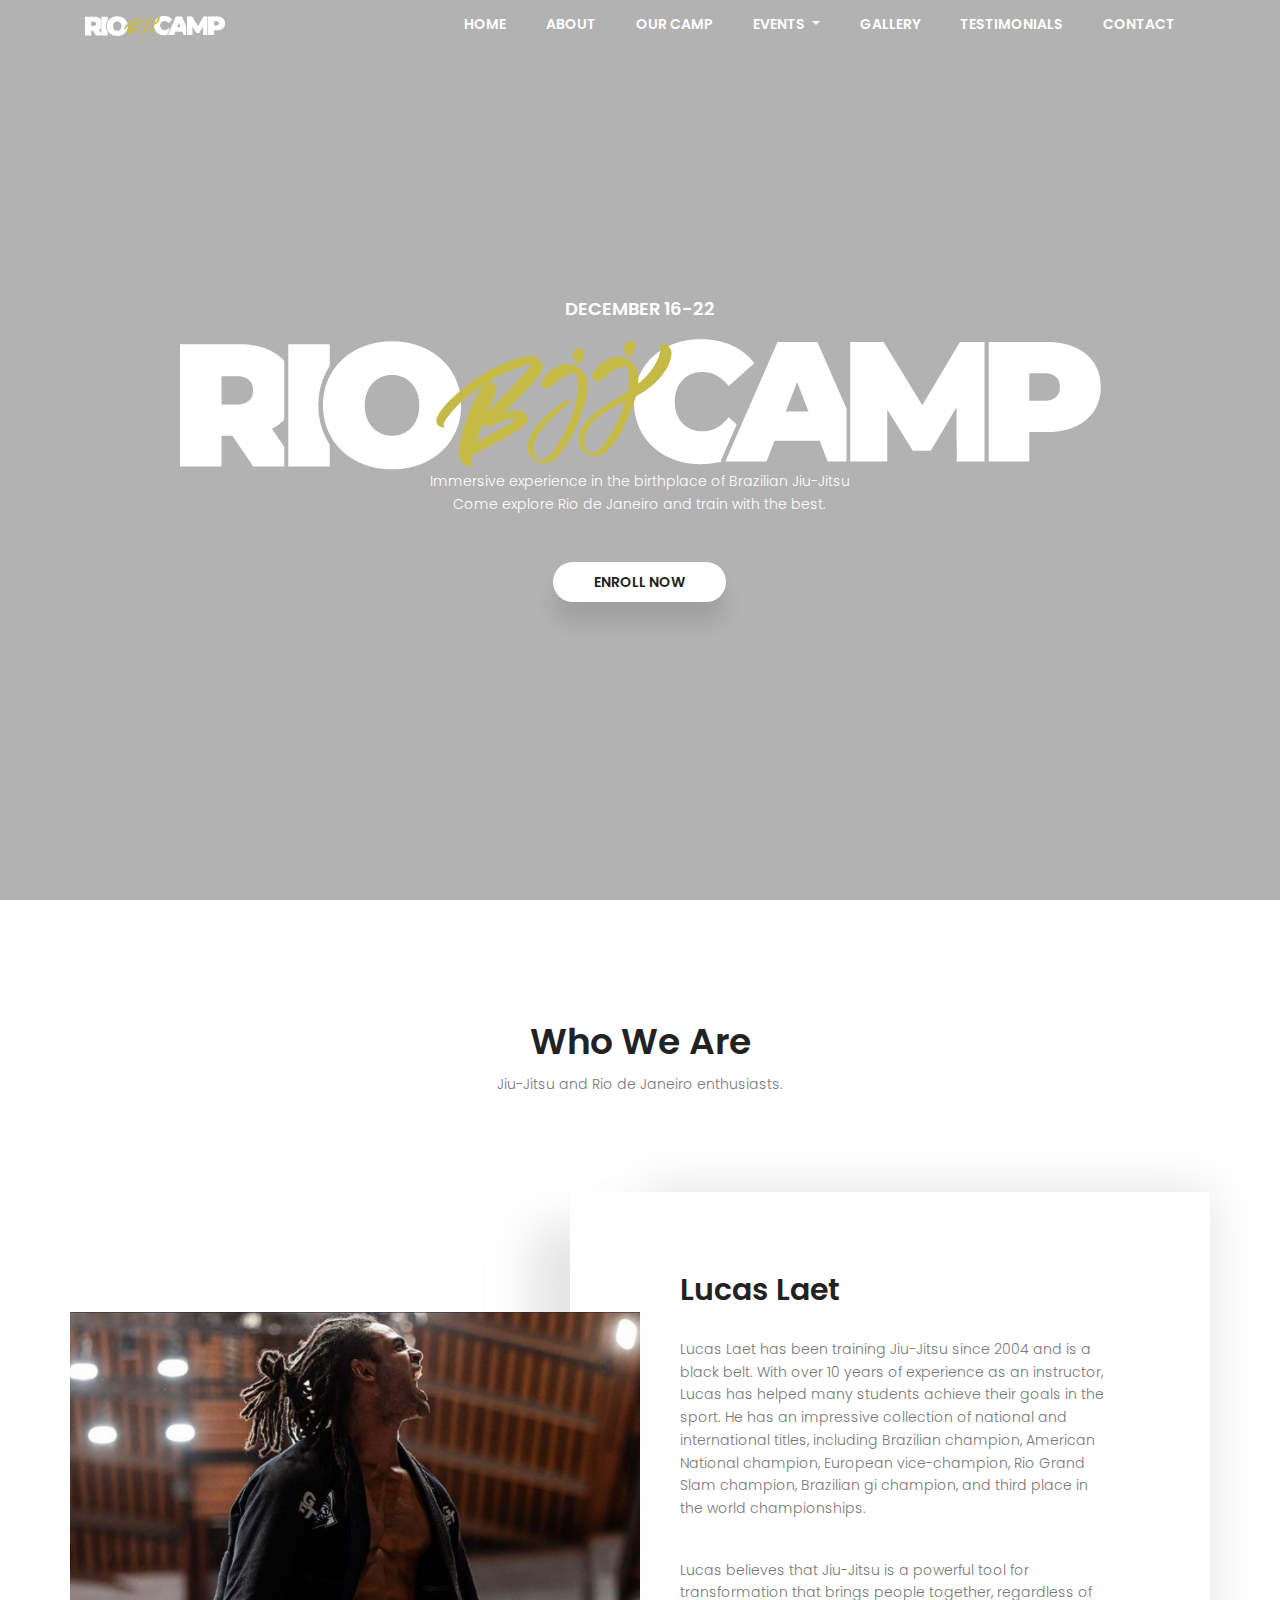
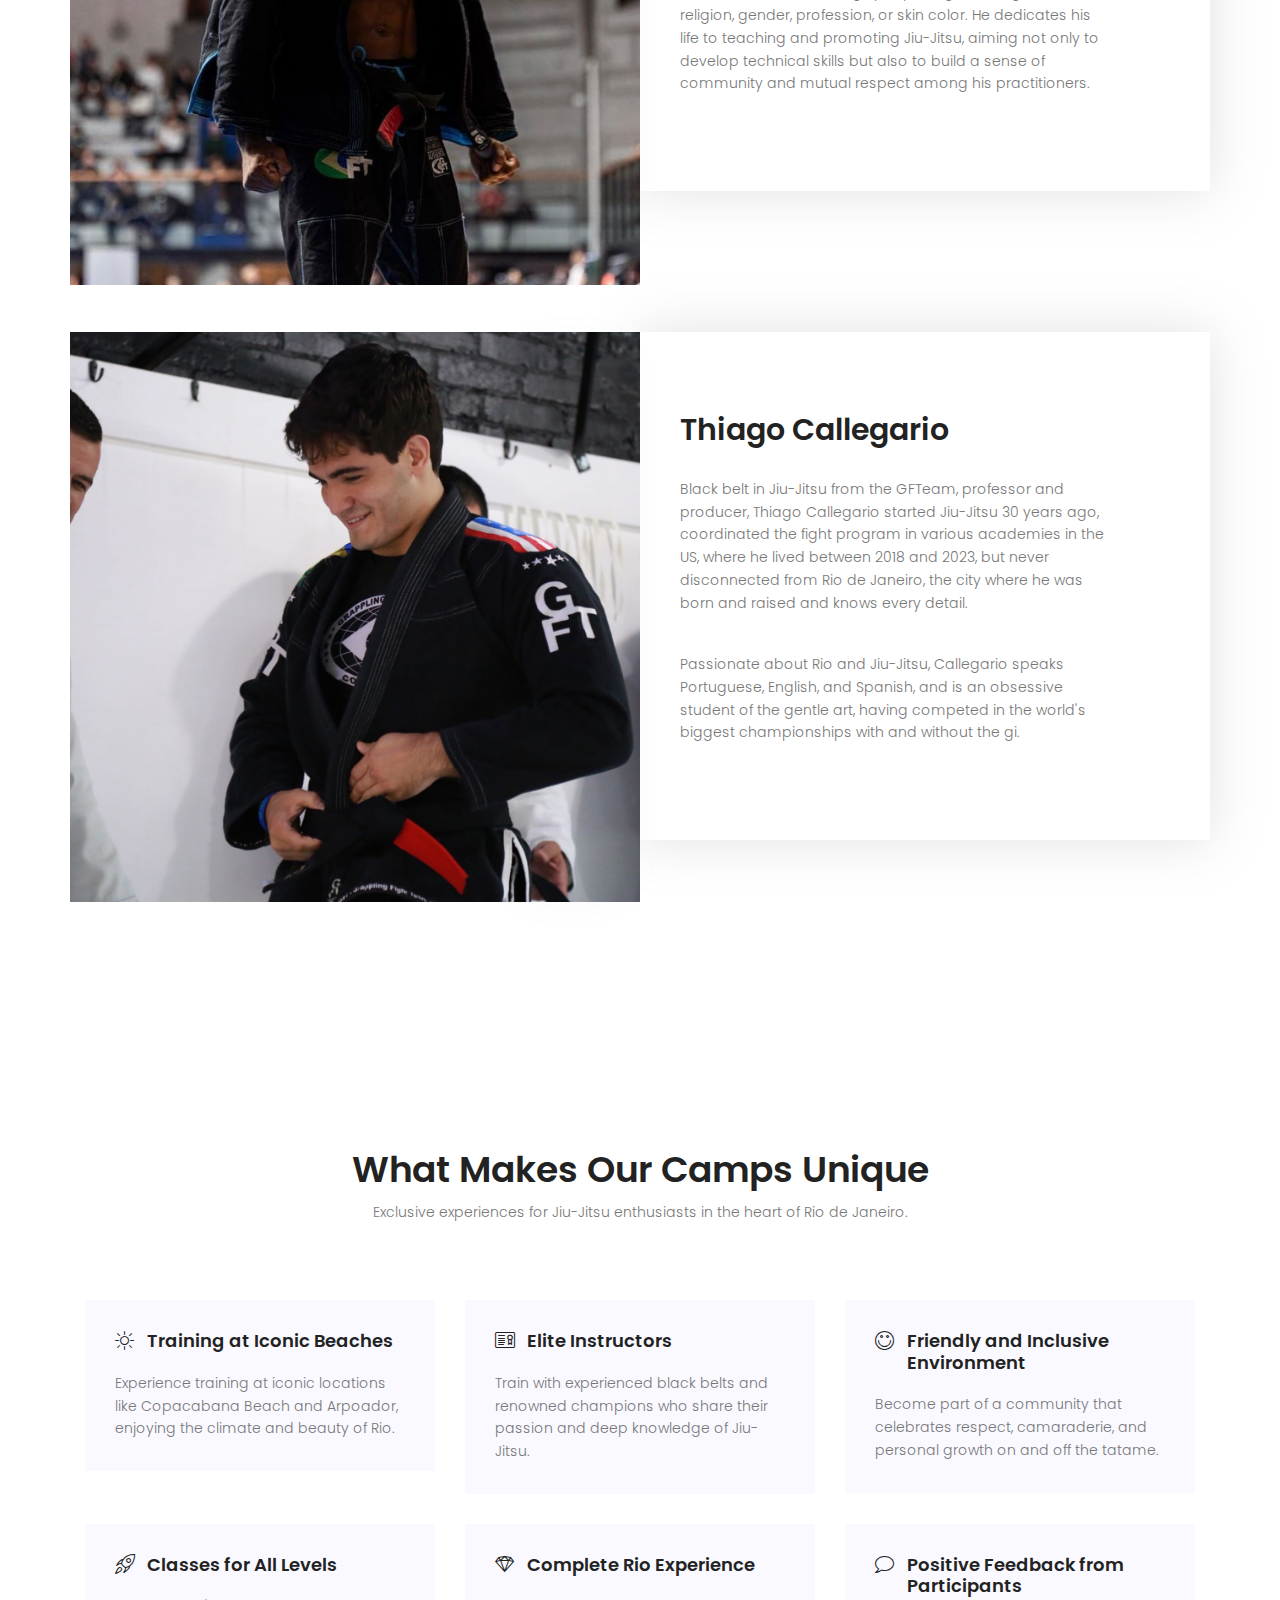
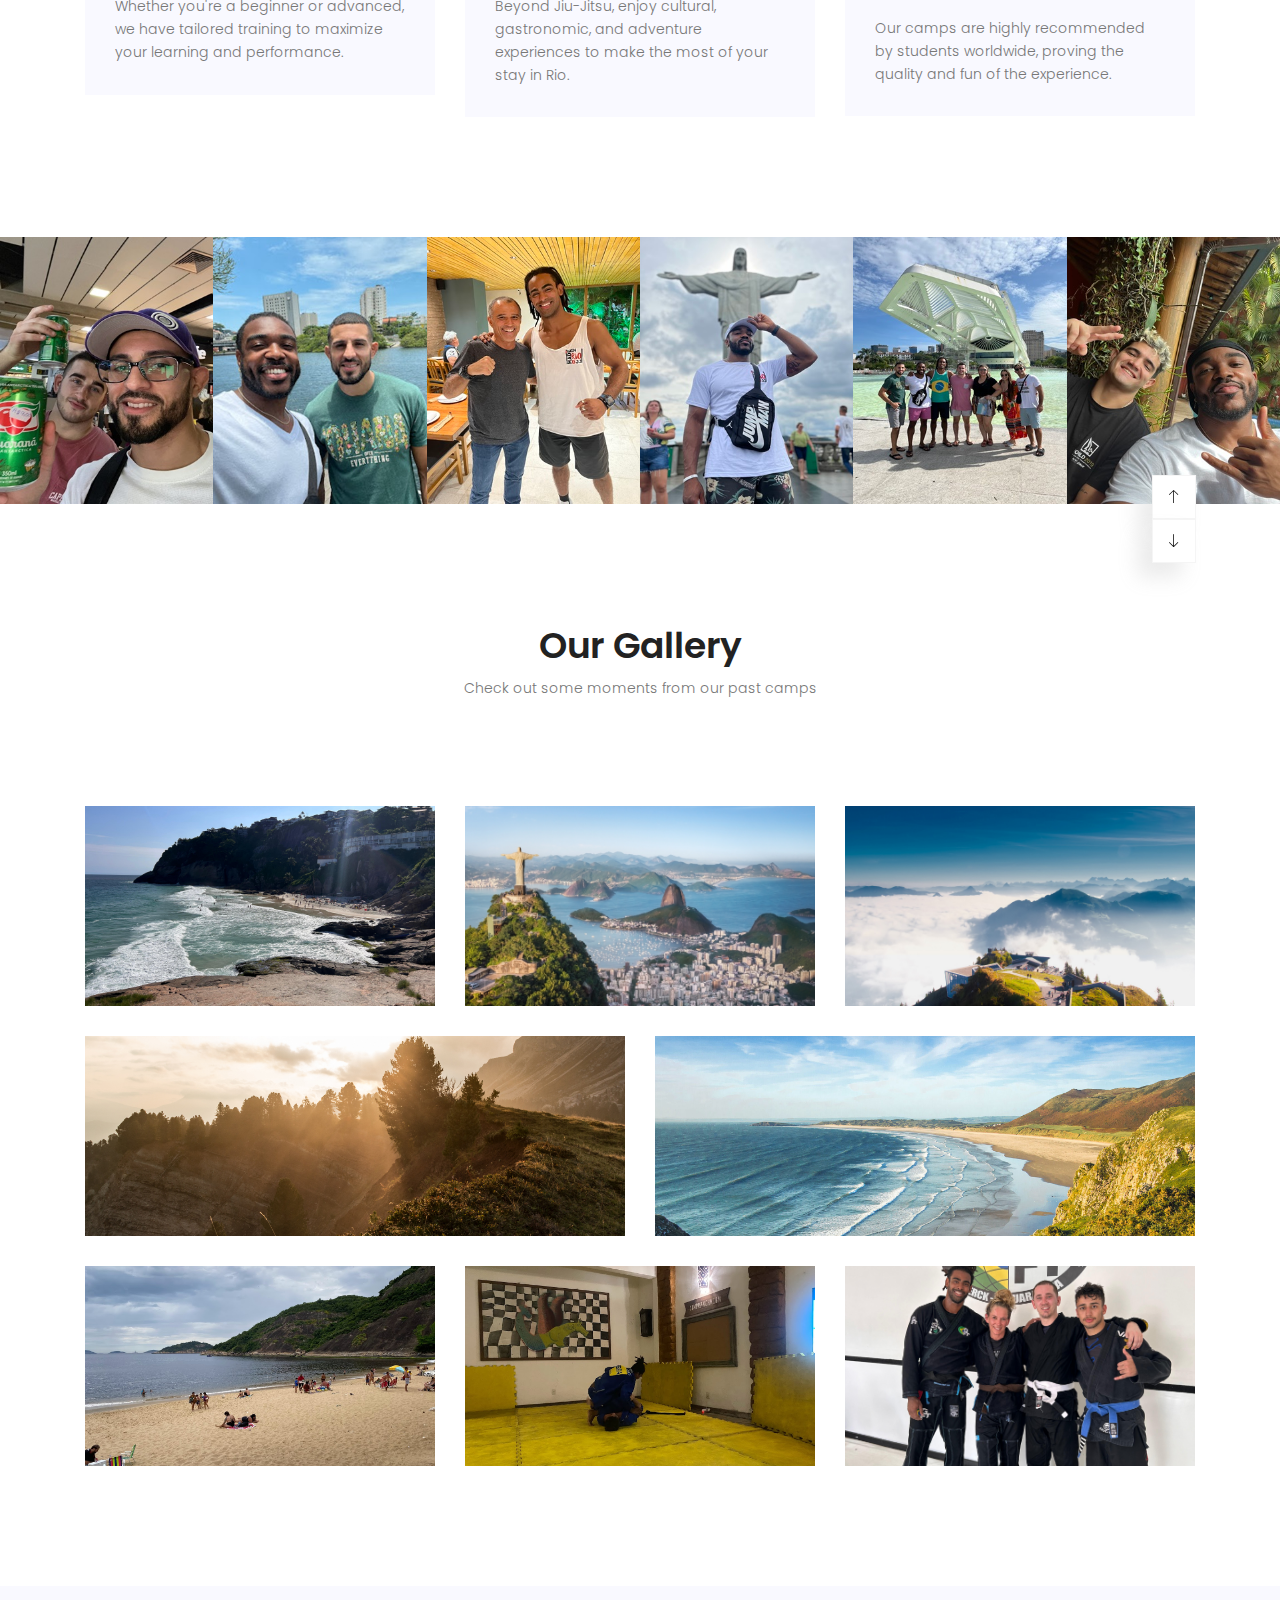
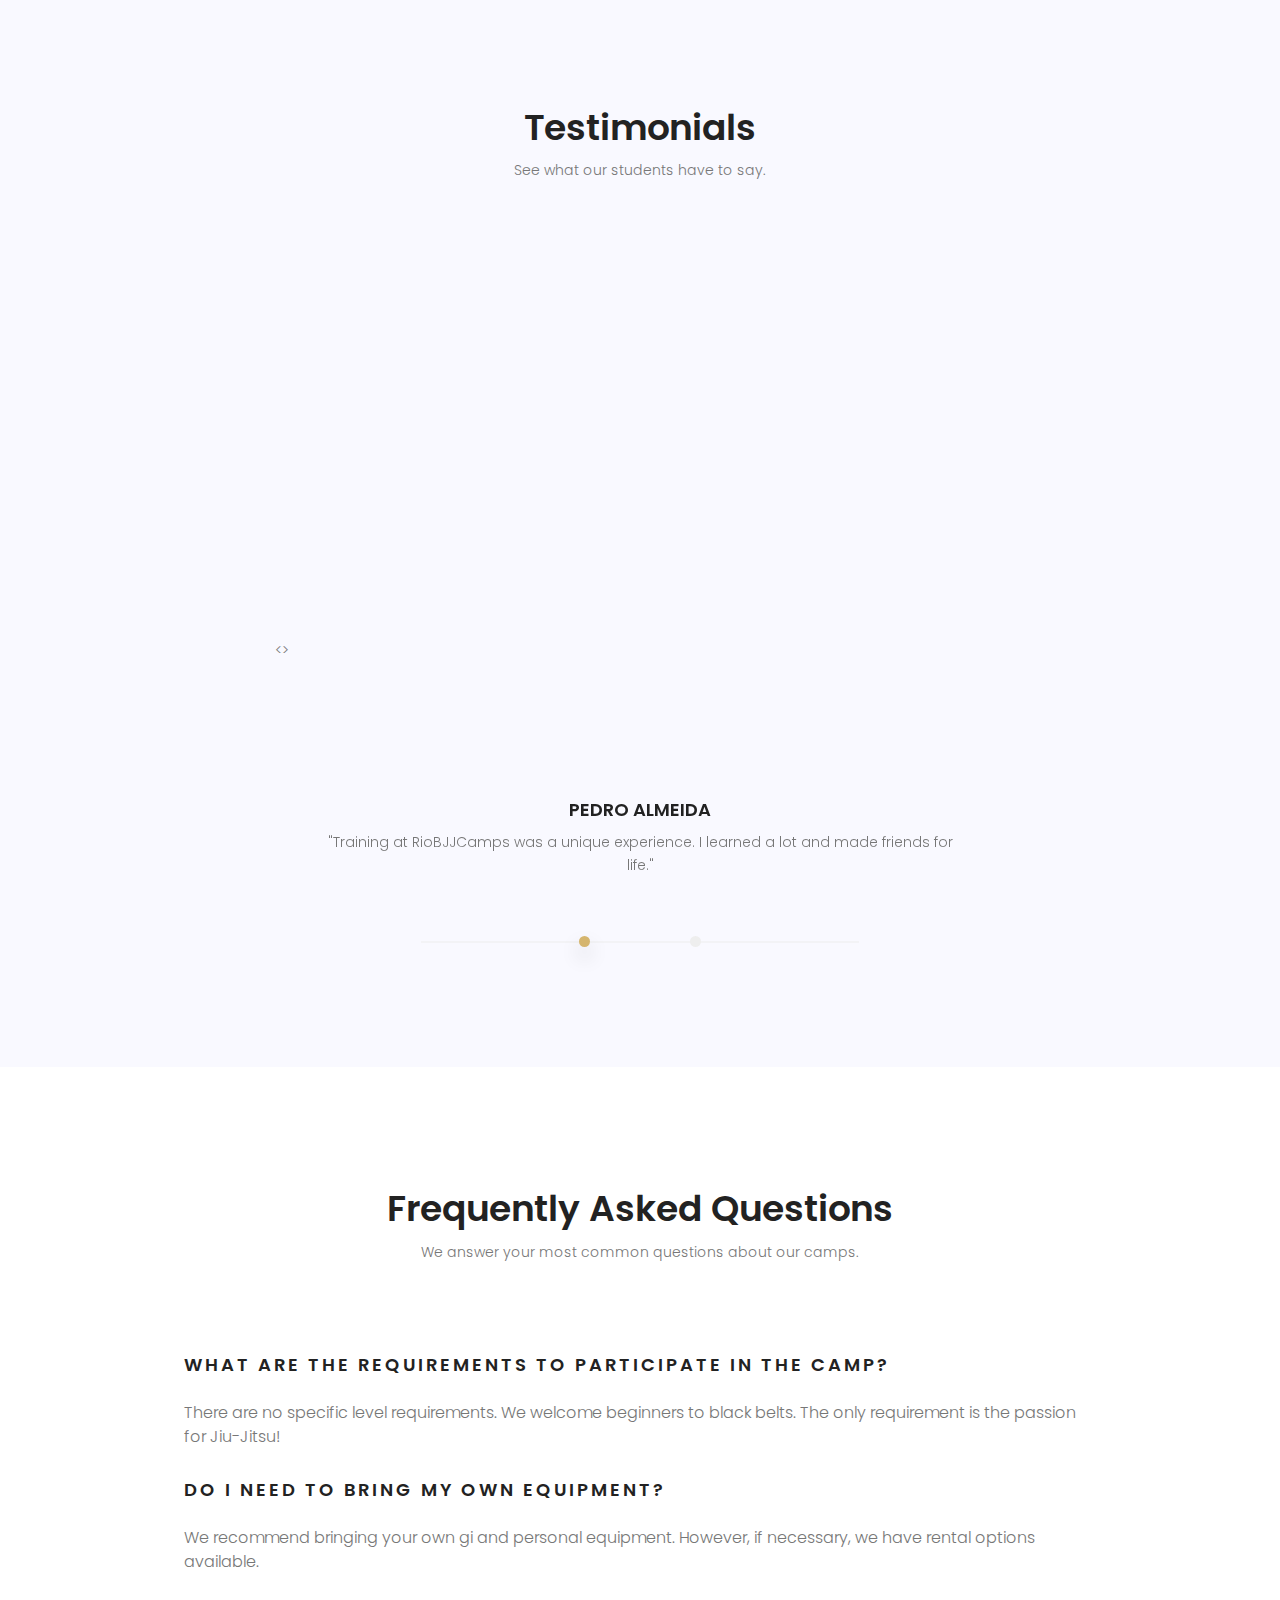
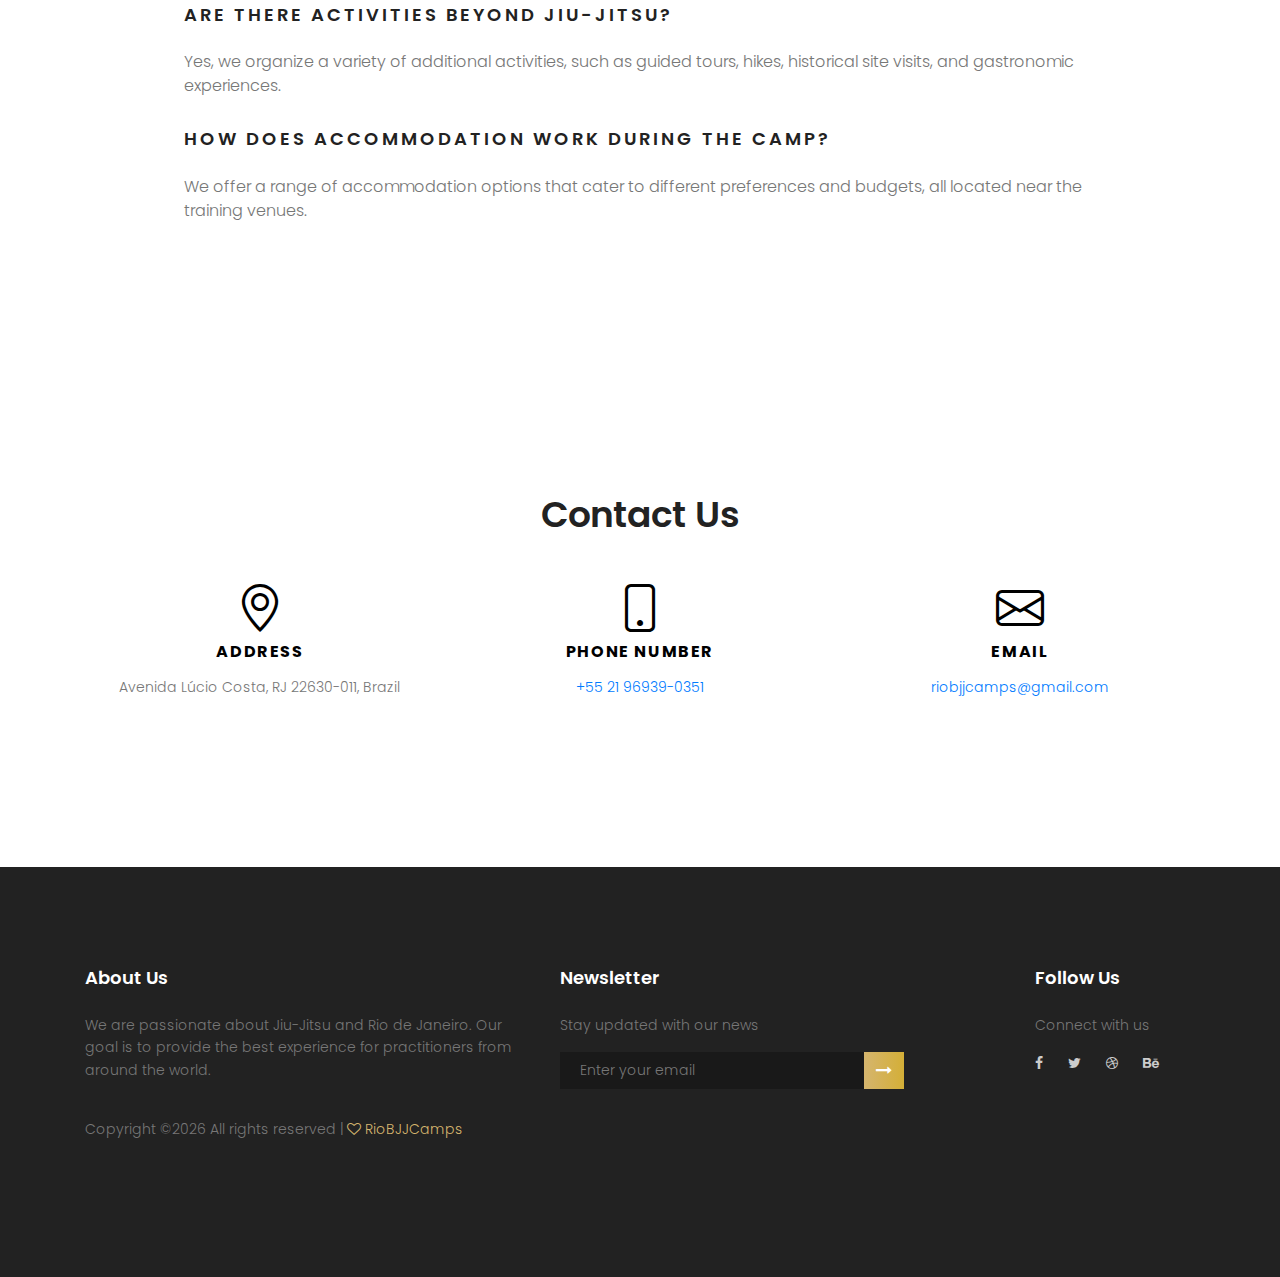
==== commit 7d019981: "Updated Date" ====
--- a/index.html
+++ b/index.html
@@ -92,7 +92,7 @@
         <div class="row fullscreen justify-content-center align-items-center">
             <div class="col-md-10 col-12">
                 <div class="banner-content text-center">
-                    <h4 class="text-white mb-20 text-uppercase">December 15-21</h4>
+                    <h4 class="text-white mb-20 text-uppercase">December 16-22</h4>
                     <img src="img/RioBJJCampsHorizontal.png" alt="" class="logo-img">
                     <p class="text-white">
                         Immersive experience in the birthplace of Brazilian Jiu-Jitsu <br>
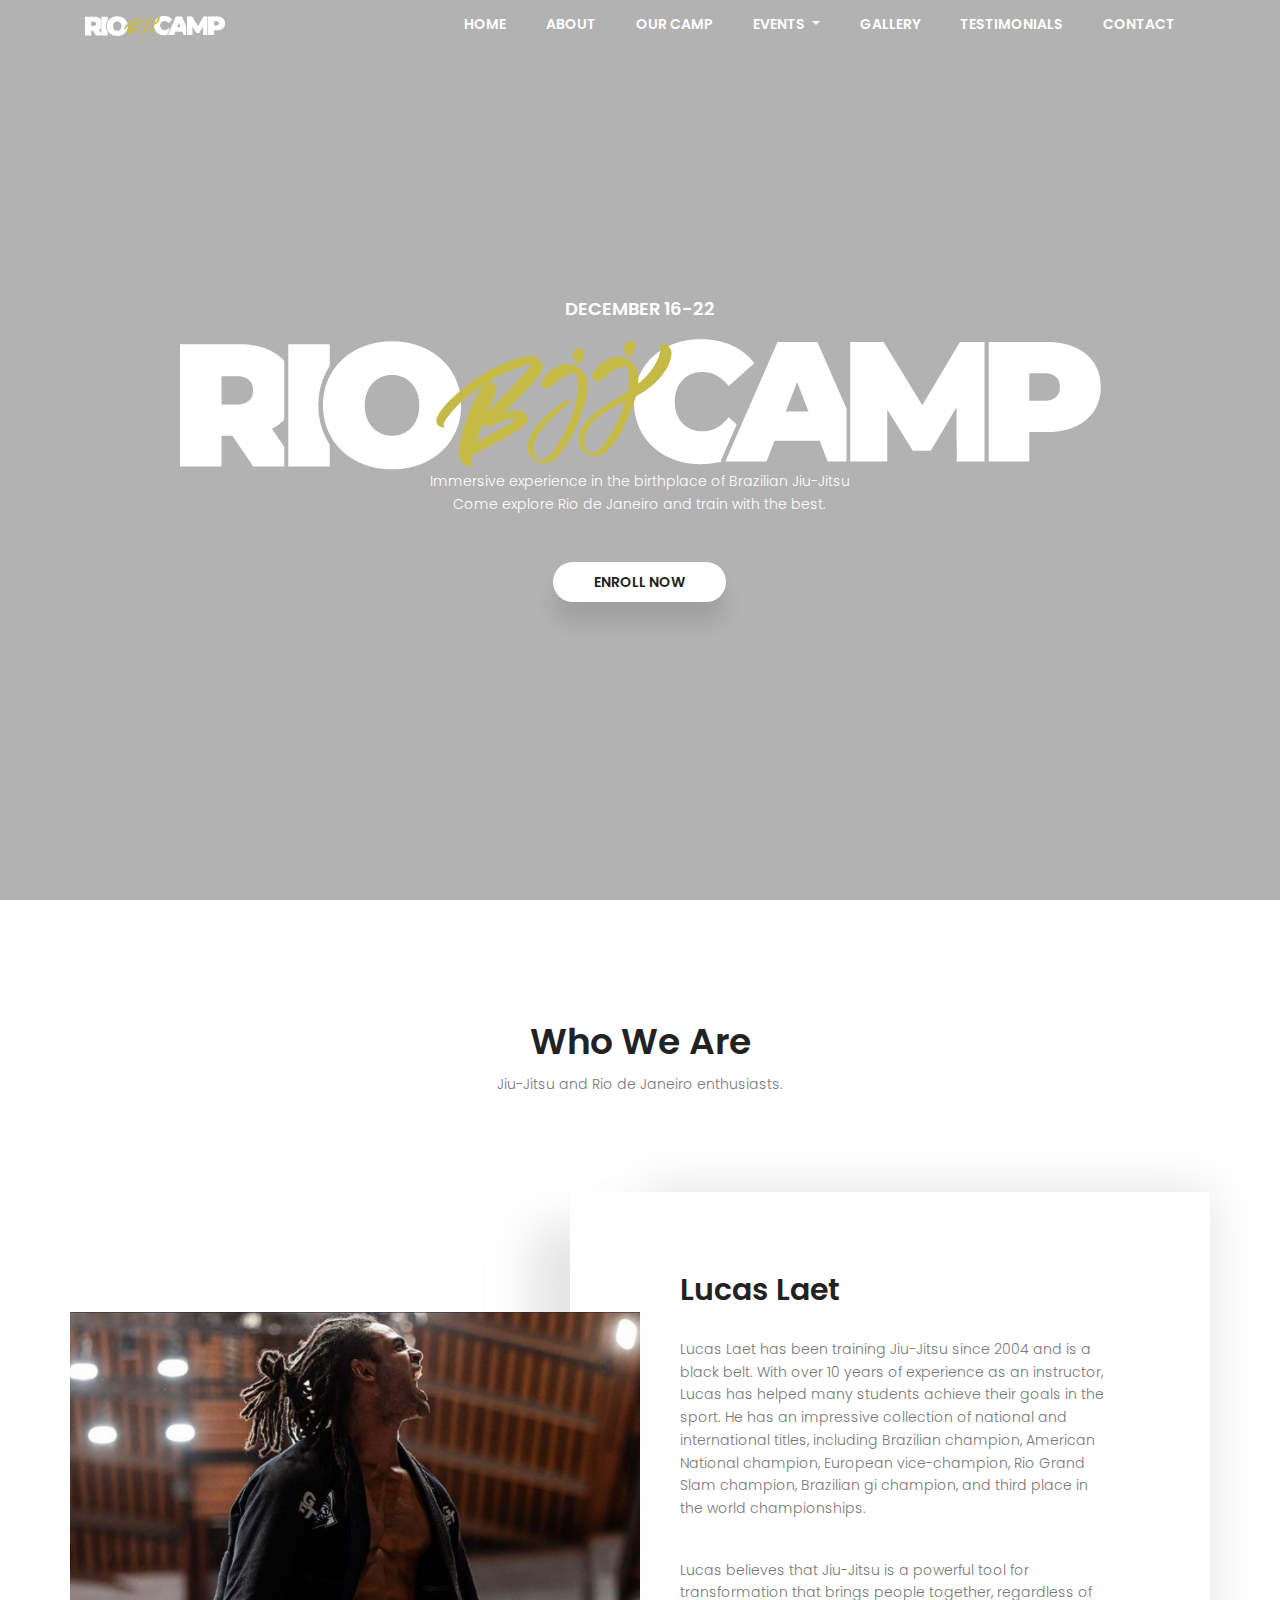
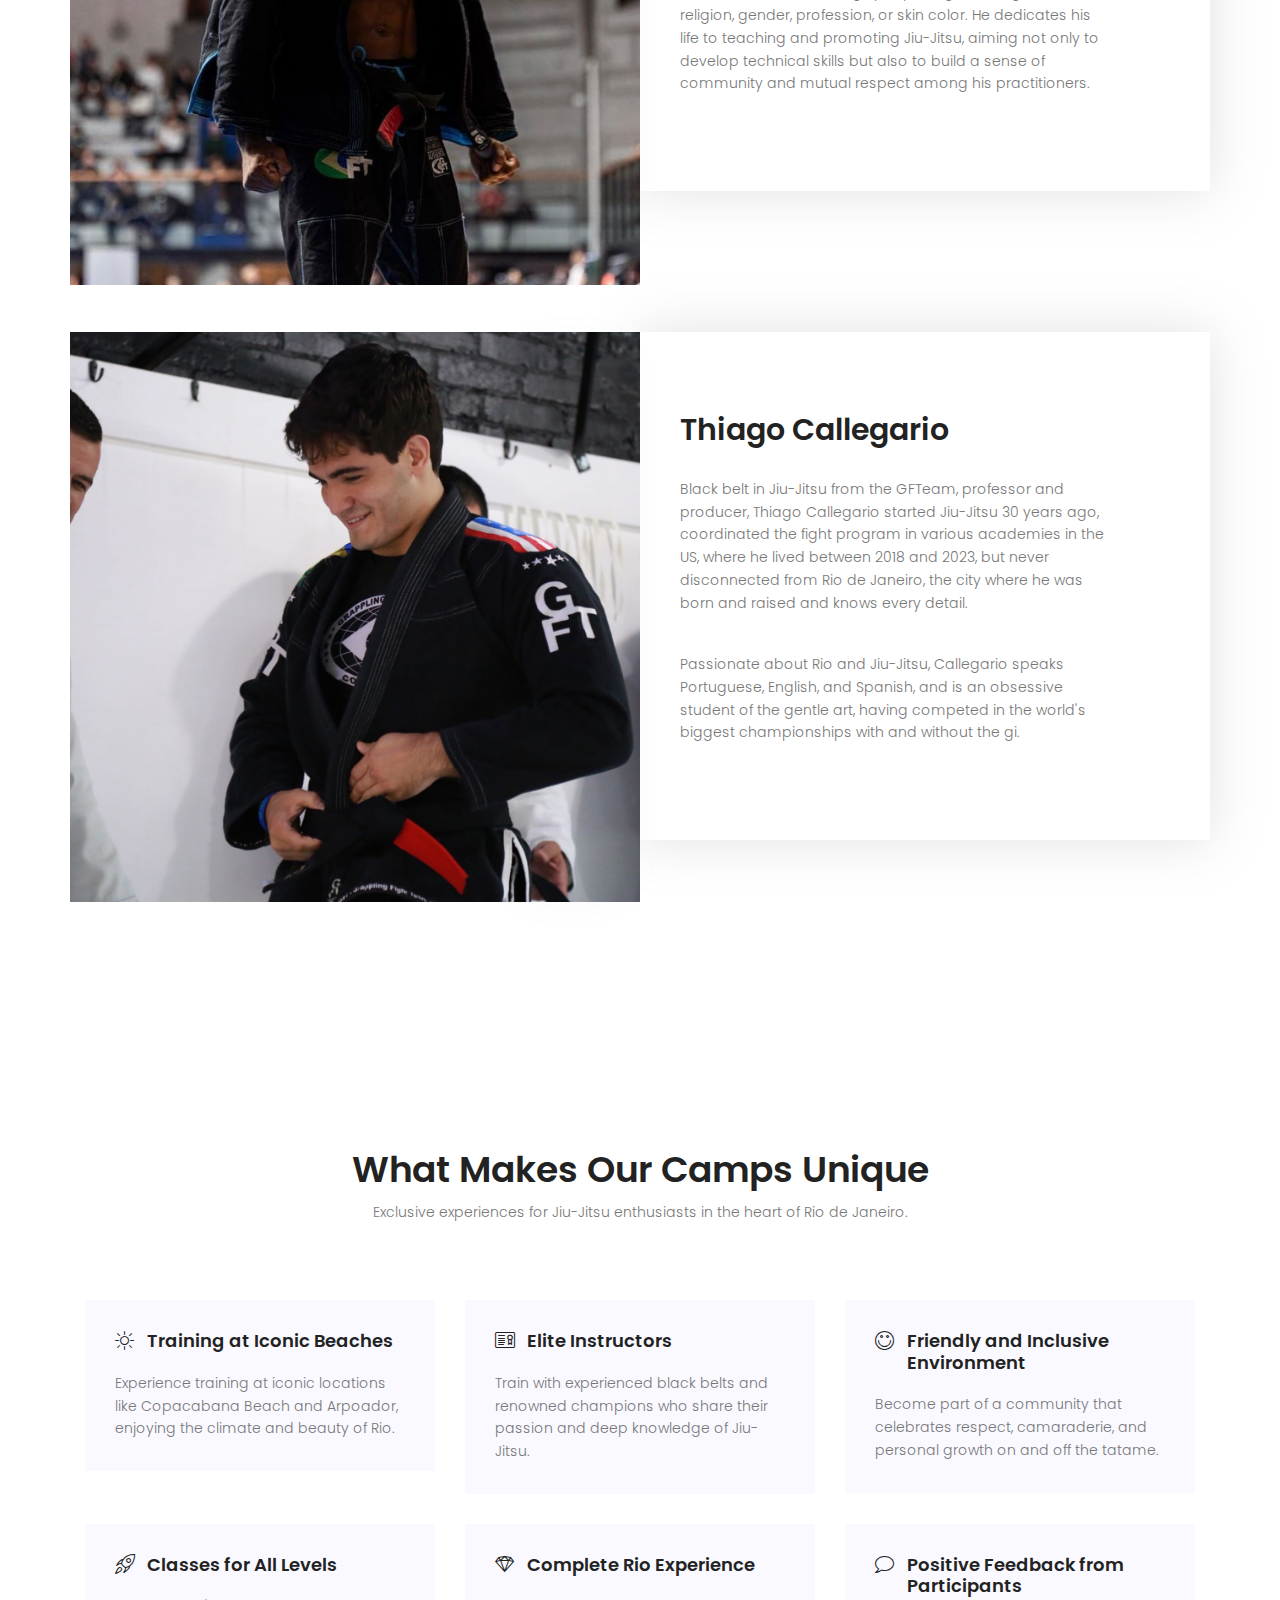
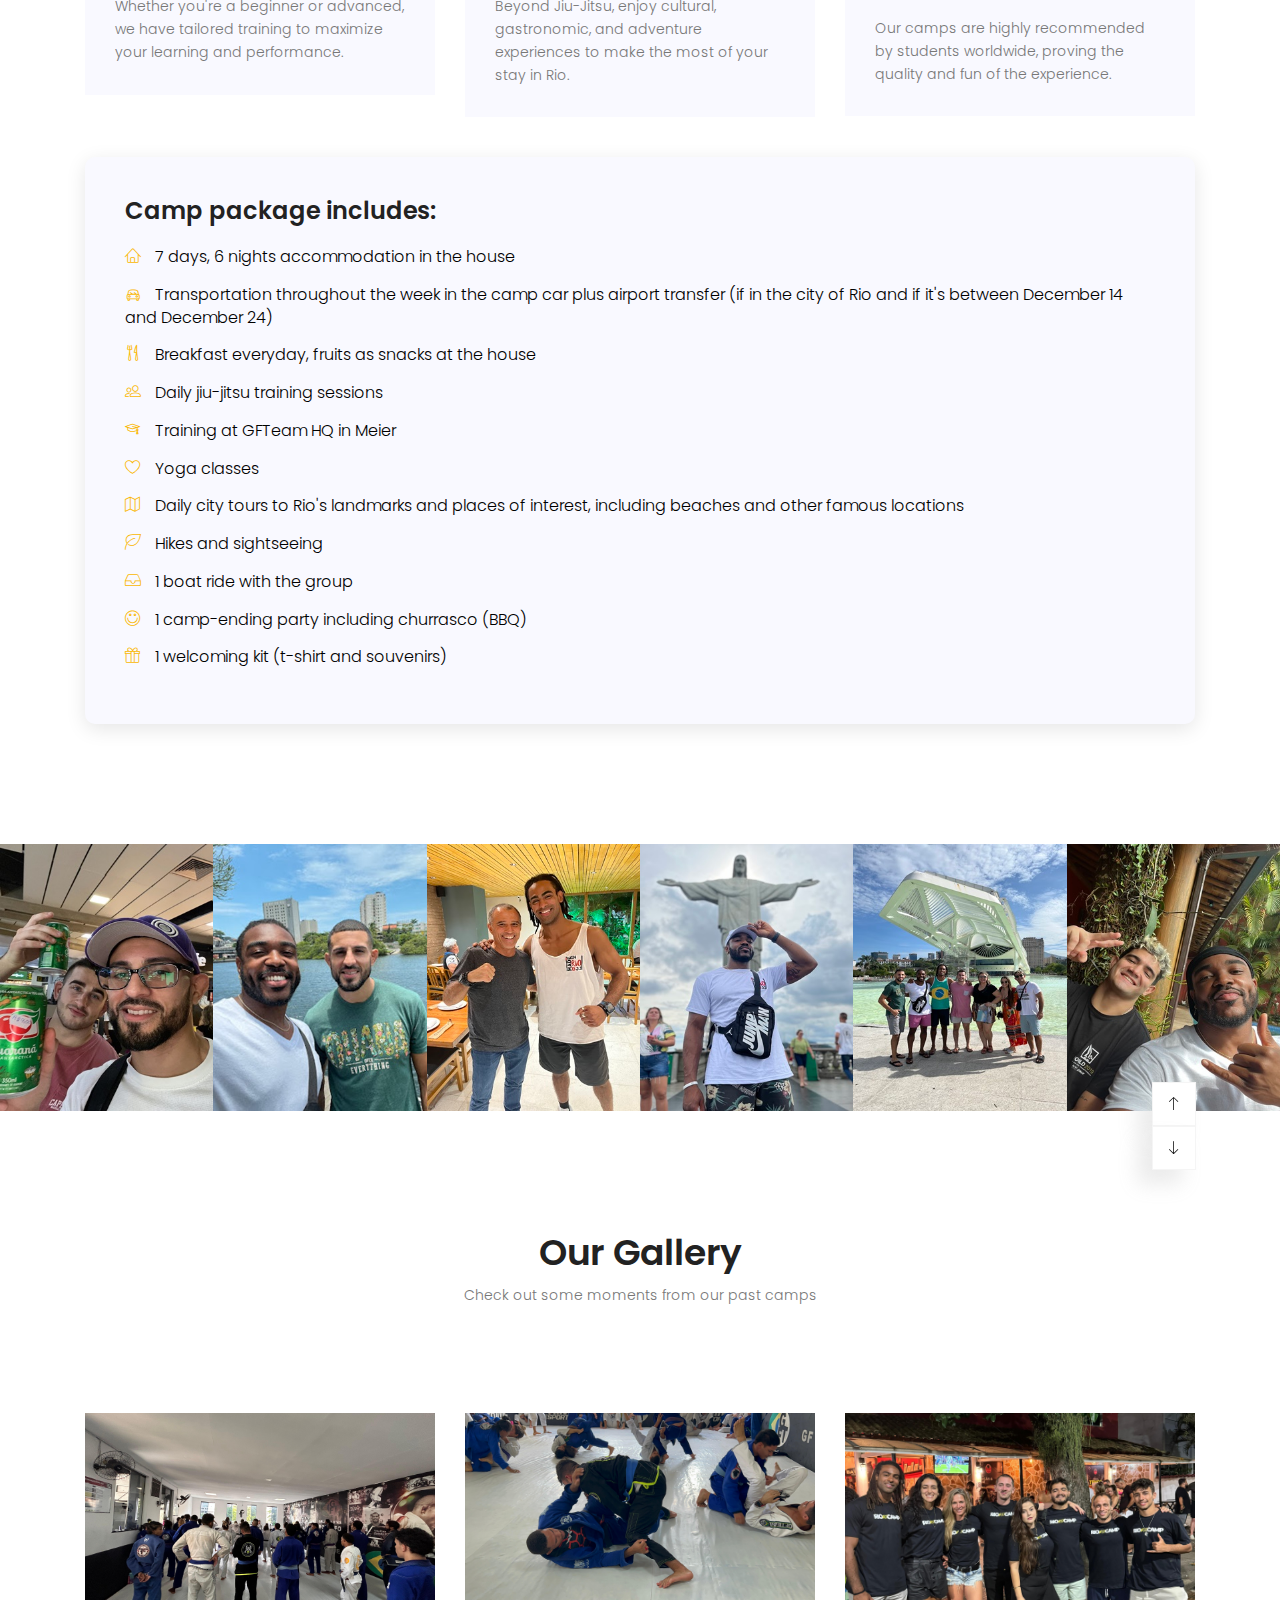
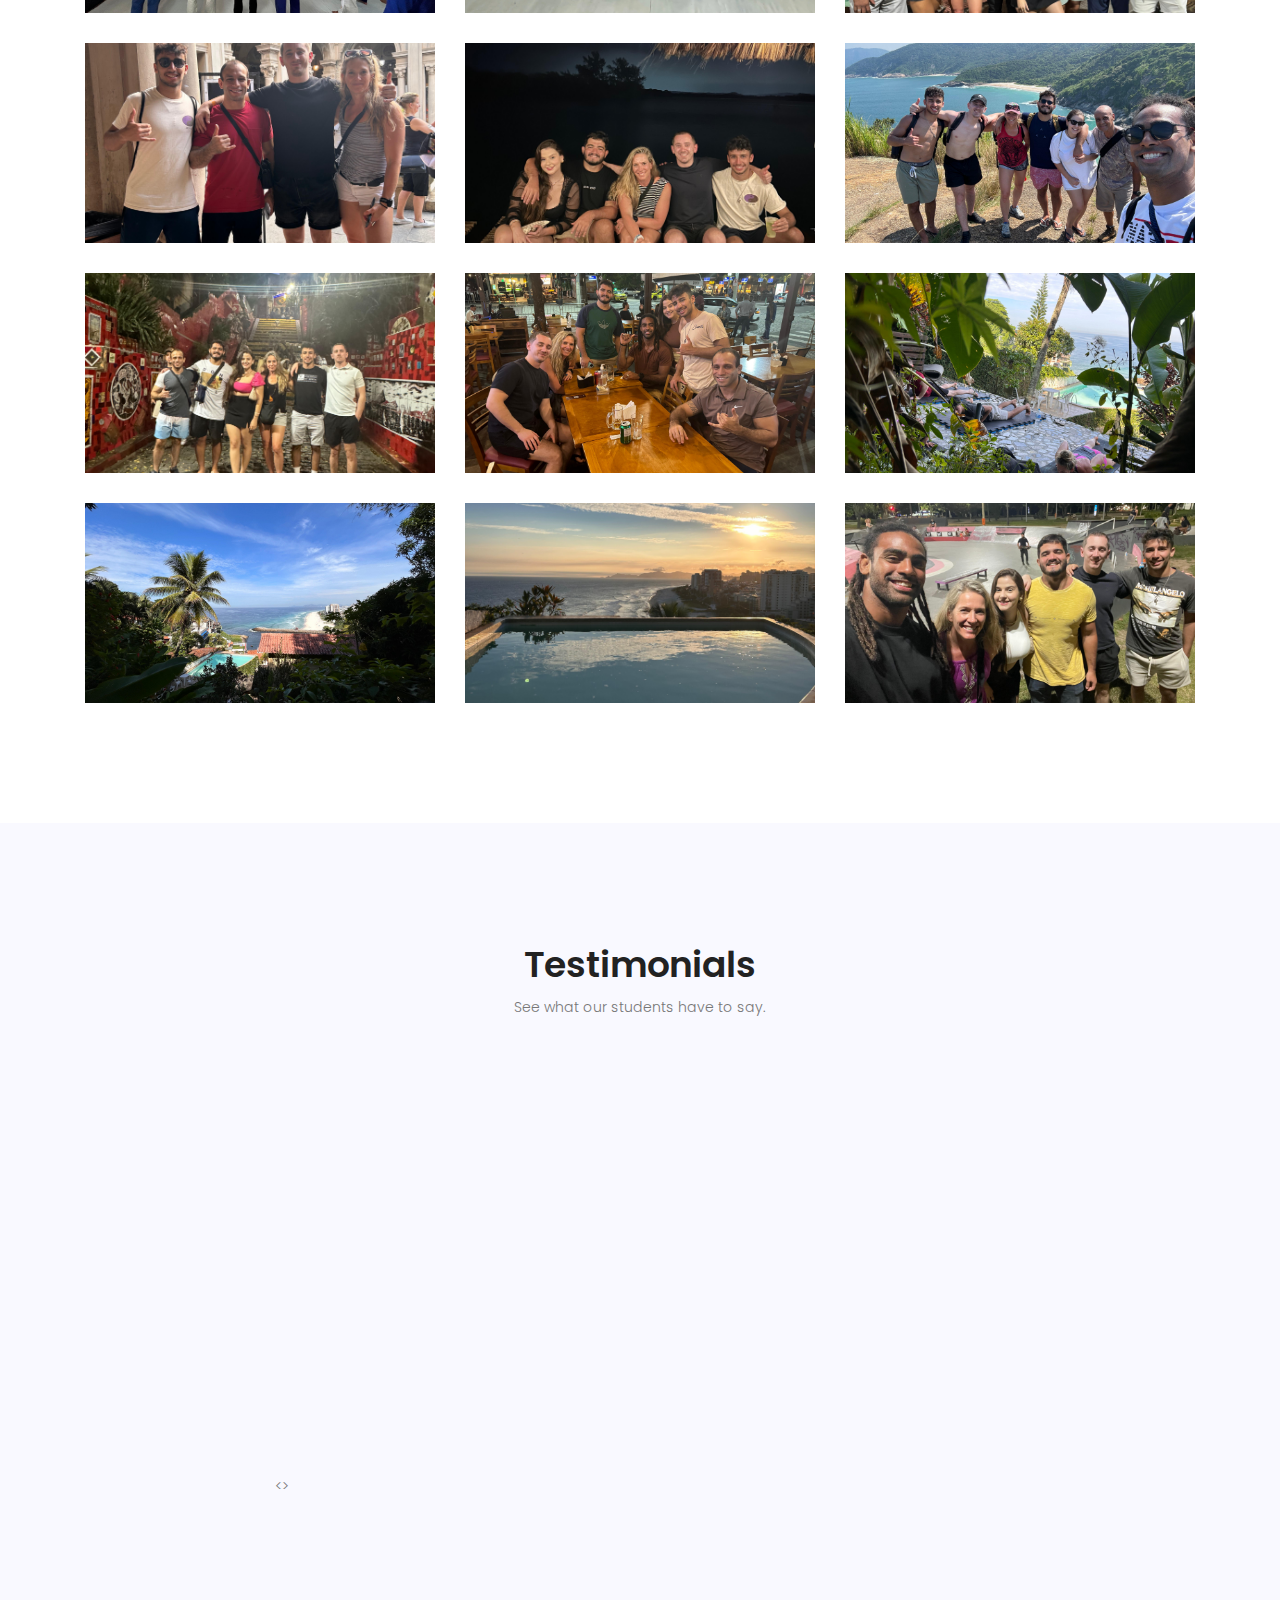
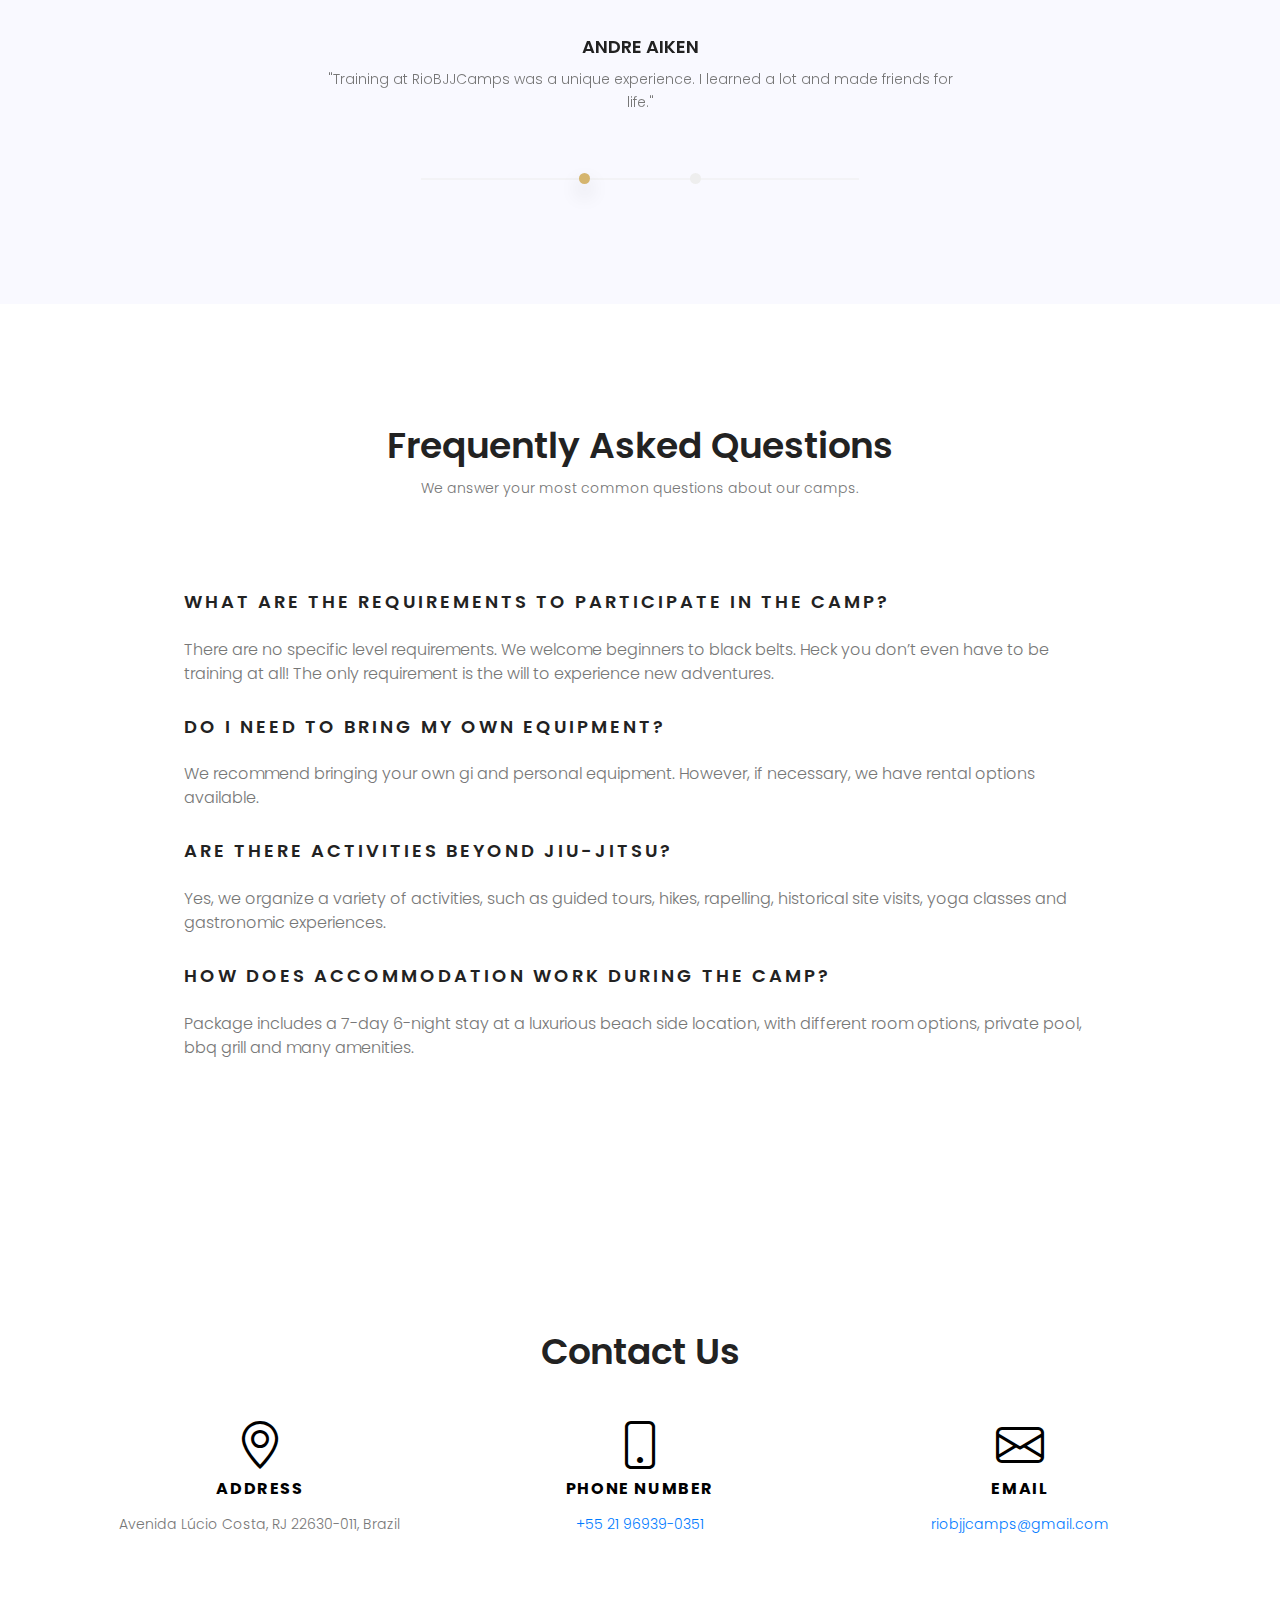
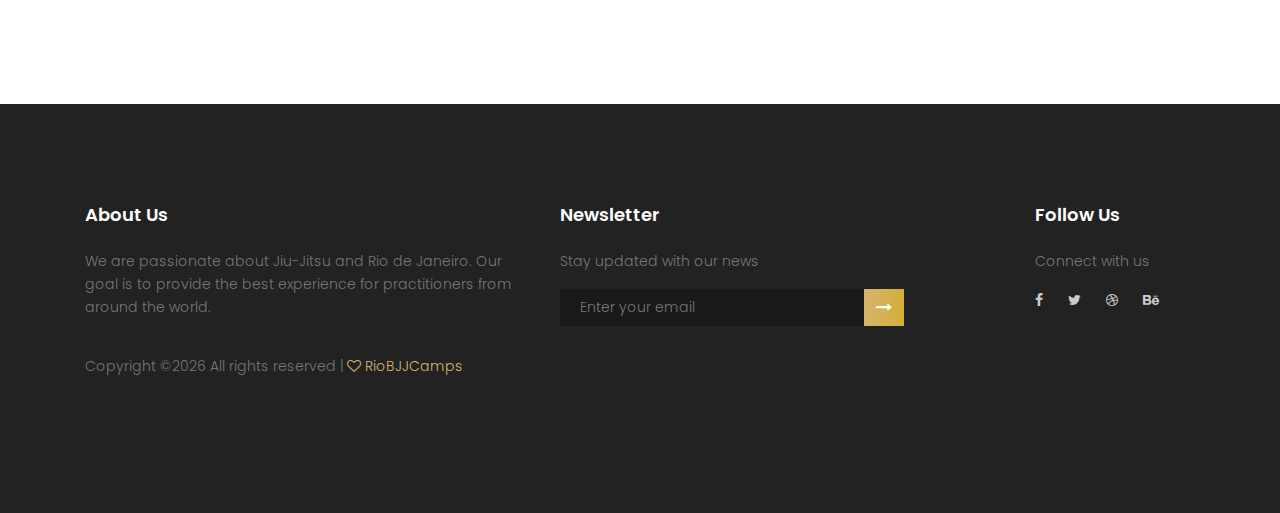
==== commit 71dad858: "Launch Update" ====
--- a/index.html
+++ b/index.html
@@ -241,6 +241,26 @@
                         </p>                            
                     </div>                            
                 </div>                                                                                    
+            </div>
+            <div class="row mt-40">
+                <div class="col-lg-12">
+                    <div class="camp-package">
+                        <h3 class="mb-20">Camp package includes:</h3>
+                        <ul class="package-list">
+                            <li style="color: black"><i class="lnr lnr-home"></i> 7 days, 6 nights accommodation in the house</li>
+                            <li style="color: black"><i class="lnr lnr-car"></i> Transportation throughout the week in the camp car plus airport transfer (if in the city of Rio and if it's between December 14 and December 24)</li>
+                            <li style="color: black"><i class="lnr lnr-dinner"></i> Breakfast everyday, fruits as snacks at the house</li>
+                            <li style="color: black"><i class="lnr lnr-users"></i> Daily jiu-jitsu training sessions</li>
+                            <li style="color: black"><i class="lnr lnr-graduation-hat"></i> Training at GFTeam HQ in Meier</li>
+                            <li style="color: black"><i class="lnr lnr-heart"></i> Yoga classes</li>
+                            <li style="color: black"><i class="lnr lnr-map"></i> Daily city tours to Rio's landmarks and places of interest, including beaches and other famous locations</li>
+                            <li style="color: black"><i class="lnr lnr-leaf"></i> Hikes and sightseeing</li>
+                            <li style="color: black"><i class="lnr lnr-inbox"></i> 1 boat ride with the group</li>
+                            <li style="color: black"><i class="lnr lnr-smile"></i> 1 camp-ending party including churrasco (BBQ)</li>
+                            <li style="color: black"><i class="lnr lnr-gift"></i> 1 welcoming kit (t-shirt and souvenirs)</li>
+                        </ul>
+                    </div>
+                </div>
             </div>
         </div>    
     </section>
@@ -290,43 +310,63 @@
         </div>
         <div class="row gallery-item">
             <div class="col-md-4">
-                <a href="img/g10.jpg" class="img-pop-up">
-                    <div class="single-gallery-image" style="background: url(img/g10.jpg);"></div>
-                </a>
-            </div>
-            <div class="col-md-4">
-                <a href="img/slider4.jpg" class="img-pop-up">
-                    <div class="single-gallery-image" style="background: url(img/slider4.jpg);"></div>
-                </a>
-            </div>
-            <div class="col-md-4">
-                <a href="img/slider1.jpg" class="img-pop-up">
-                    <div class="single-gallery-image" style="background: url(img/slider1.jpg);"></div>
-                </a>
-            </div>
-            <div class="col-md-6">
-                <a href="img/slider2.jpg" class="img-pop-up">
-                    <div class="single-gallery-image" style="background: url(img/slider2.jpg);"></div>
-                </a>
-            </div>
-            <div class="col-md-6">
-                <a href="img/slider3.jpg" class="img-pop-up">
-                    <div class="single-gallery-image" style="background: url(img/slider3.jpg);"></div>
-                </a>
-            </div>
-            <div class="col-md-4">
-                <a href="img/g13.jpg" class="img-pop-up">
-                    <div class="single-gallery-image" style="background: url(img/g13.jpg);"></div>
-                </a>
-            </div>
-            <div class="col-md-4">
-                <a href="img/g14.jpg" class="img-pop-up">
-                    <div class="single-gallery-image" style="background: url(img/g14.jpg);"></div>
-                </a>
-            </div>
-            <div class="col-md-4">
-                <a href="img/g11.jpg" class="img-pop-up">
-                    <div class="single-gallery-image" style="background: url(img/g11.jpg);"></div>
+                <a href="img/RioBJJCampsNew1.jpg" class="img-pop-up">
+                    <div class="single-gallery-image" style="background: url(img/RioBJJCampsNew1.jpg); background-size: cover; background-position: center;"></div>
+                </a>
+            </div>
+            <div class="col-md-4">
+                <a href="img/RioBJJCampsNew2.jpg" class="img-pop-up">
+                    <div class="single-gallery-image" style="background: url(img/RioBJJCampsNew2.jpg); background-size: cover; background-position: center;"></div>
+                </a>
+            </div>
+            <div class="col-md-4">
+                <a href="img/RioBJJCampsNew3.jpg" class="img-pop-up">
+                    <div class="single-gallery-image" style="background: url(img/RioBJJCampsNew3.jpg); background-size: cover; background-position: center;"></div>
+                </a>
+            </div>
+            <div class="col-md-4">
+                <a href="img/RioBJJCampsNew4.jpg" class="img-pop-up">
+                    <div class="single-gallery-image" style="background: url(img/RioBJJCampsNew4.jpg); background-size: cover; background-position: center;"></div>
+                </a>
+            </div>
+            <div class="col-md-4">
+                <a href="img/RioBJJCampsNew5.jpg" class="img-pop-up">
+                    <div class="single-gallery-image" style="background: url(img/RioBJJCampsNew5.jpg); background-size: cover; background-position: center;"></div>
+                </a>
+            </div>
+            <div class="col-md-4">
+                <a href="img/RioBJJCampsNew6.jpg" class="img-pop-up">
+                    <div class="single-gallery-image" style="background: url(img/RioBJJCampsNew6.jpg); background-size: cover; background-position: center;"></div>
+                </a>
+            </div>
+            <div class="col-md-4">
+                <a href="img/RioBJJCampsNew7.jpg" class="img-pop-up">
+                    <div class="single-gallery-image" style="background: url(img/RioBJJCampsNew7.jpg); background-size: cover; background-position: center;"></div>
+                </a>
+            </div>
+            <div class="col-md-4">
+                <a href="img/RioBJJCampsNew8.jpg" class="img-pop-up">
+                    <div class="single-gallery-image" style="background: url(img/RioBJJCampsNew8.jpg); background-size: cover; background-position: center;"></div>
+                </a>
+            </div>
+            <div class="col-md-4">
+                <a href="img/RioBJJCampsNew9.jpg" class="img-pop-up">
+                    <div class="single-gallery-image" style="background: url(img/RioBJJCampsNew9.jpg); background-size: cover; background-position: center;"></div>
+                </a>
+            </div>
+            <div class="col-md-4">
+                <a href="img/RioBJJCampsNew10.jpg" class="img-pop-up">
+                    <div class="single-gallery-image" style="background: url(img/RioBJJCampsNew10.jpg); background-size: cover; background-position: center;"></div>
+                </a>
+            </div>
+            <div class="col-md-4">
+                <a href="img/RioBJJCampsNew11.jpg" class="img-pop-up">
+                    <div class="single-gallery-image" style="background: url(img/RioBJJCampsNew11.jpg); background-size: cover; background-position: center;"></div>
+                </a>
+            </div>
+            <div class="col-md-4">
+                <a href="img/RioBJJCampsNew12.jpg" class="img-pop-up">
+                    <div class="single-gallery-image" style="background: url(img/RioBJJCampsNew12.jpg); background-size: cover; background-position: center;"></div>
                 </a>
             </div>
         </div>
@@ -359,14 +399,14 @@
                 <div class="item">
                     <img class="img-fluid" src="img/testimonial1.jpg" alt="">
                     <div class="caption text-center mt-20">
-                        <h6 class="text-uppercase">Pedro Almeida</h6>
+                        <h6 class="text-uppercase">Andre Aiken</h6>
                         <p>"Training at RioBJJCamps was a unique experience. I learned a lot and made friends for life."</p>
                     </div>
                 </div>
                 <div class="item">
                     <img class="img-fluid" src="img/testimonial2.jpg" alt="">
                     <div class="caption text-center mt-20">
-                        <h6 class="text-uppercase">Maria Fernandes</h6>
+                        <h6 class="text-uppercase">Enrico Saito</h6>
                         <p>"The instructors are of the highest level and the environment is very welcoming. I recommend to everyone!"</p>
                     </div>
                 </div>
@@ -394,7 +434,7 @@
                             What are the requirements to participate in the camp?
                         </h2>
                         <p>
-                            There are no specific level requirements. We welcome beginners to black belts. The only requirement is the passion for Jiu-Jitsu!
+                            There are no specific level requirements. We welcome beginners to black belts. Heck you don’t even have to be training at all! The only requirement is the will to experience new adventures.
                         </p>
                     </div>
                     <div class="single-faq">
@@ -410,7 +450,7 @@
                             Are there activities beyond Jiu-Jitsu?
                         </h2>
                         <p>
-                            Yes, we organize a variety of additional activities, such as guided tours, hikes, historical site visits, and gastronomic experiences.
+                            Yes, we organize a variety of activities, such as guided tours, hikes, rapelling, historical site visits, yoga classes and gastronomic experiences.
                         </p>
                     </div>
                     <div class="single-faq">
@@ -418,7 +458,7 @@
                             How does accommodation work during the camp?
                         </h2>
                         <p>
-                            We offer a range of accommodation options that cater to different preferences and budgets, all located near the training venues.
+                            Package includes a 7-day 6-night stay at a luxurious beach side location, with different room options, private pool, bbq grill and many amenities.
                         </p>
                     </div>
                 </div>                                    
@@ -582,4 +622,4 @@
     </script>
     
 </body>
-</html>
+</html>--- a/css/main.css
+++ b/css/main.css
@@ -2127,6 +2127,34 @@
 }
 
 /* Changes here so ABACAXI */
+.camp-package {
+  background: #f9f9ff;
+  padding: 40px;
+  border-radius: 10px;
+  box-shadow: 0 5px 20px rgba(0, 0, 0, 0.1);
+}
+
+.camp-package h3 {
+  color: #222;
+  font-weight: 600;
+  margin-bottom: 20px;
+}
+
+.package-list {
+  list-style-type: none;
+  padding-left: 0;
+}
+
+.package-list li {
+  margin-bottom: 15px;
+  font-size: 16px;
+  color: #777;
+}
+
+.package-list li i {
+  color: #fab700;
+  margin-right: 10px;
+}
 /* Preloader */
 #preloader {
   position: fixed;
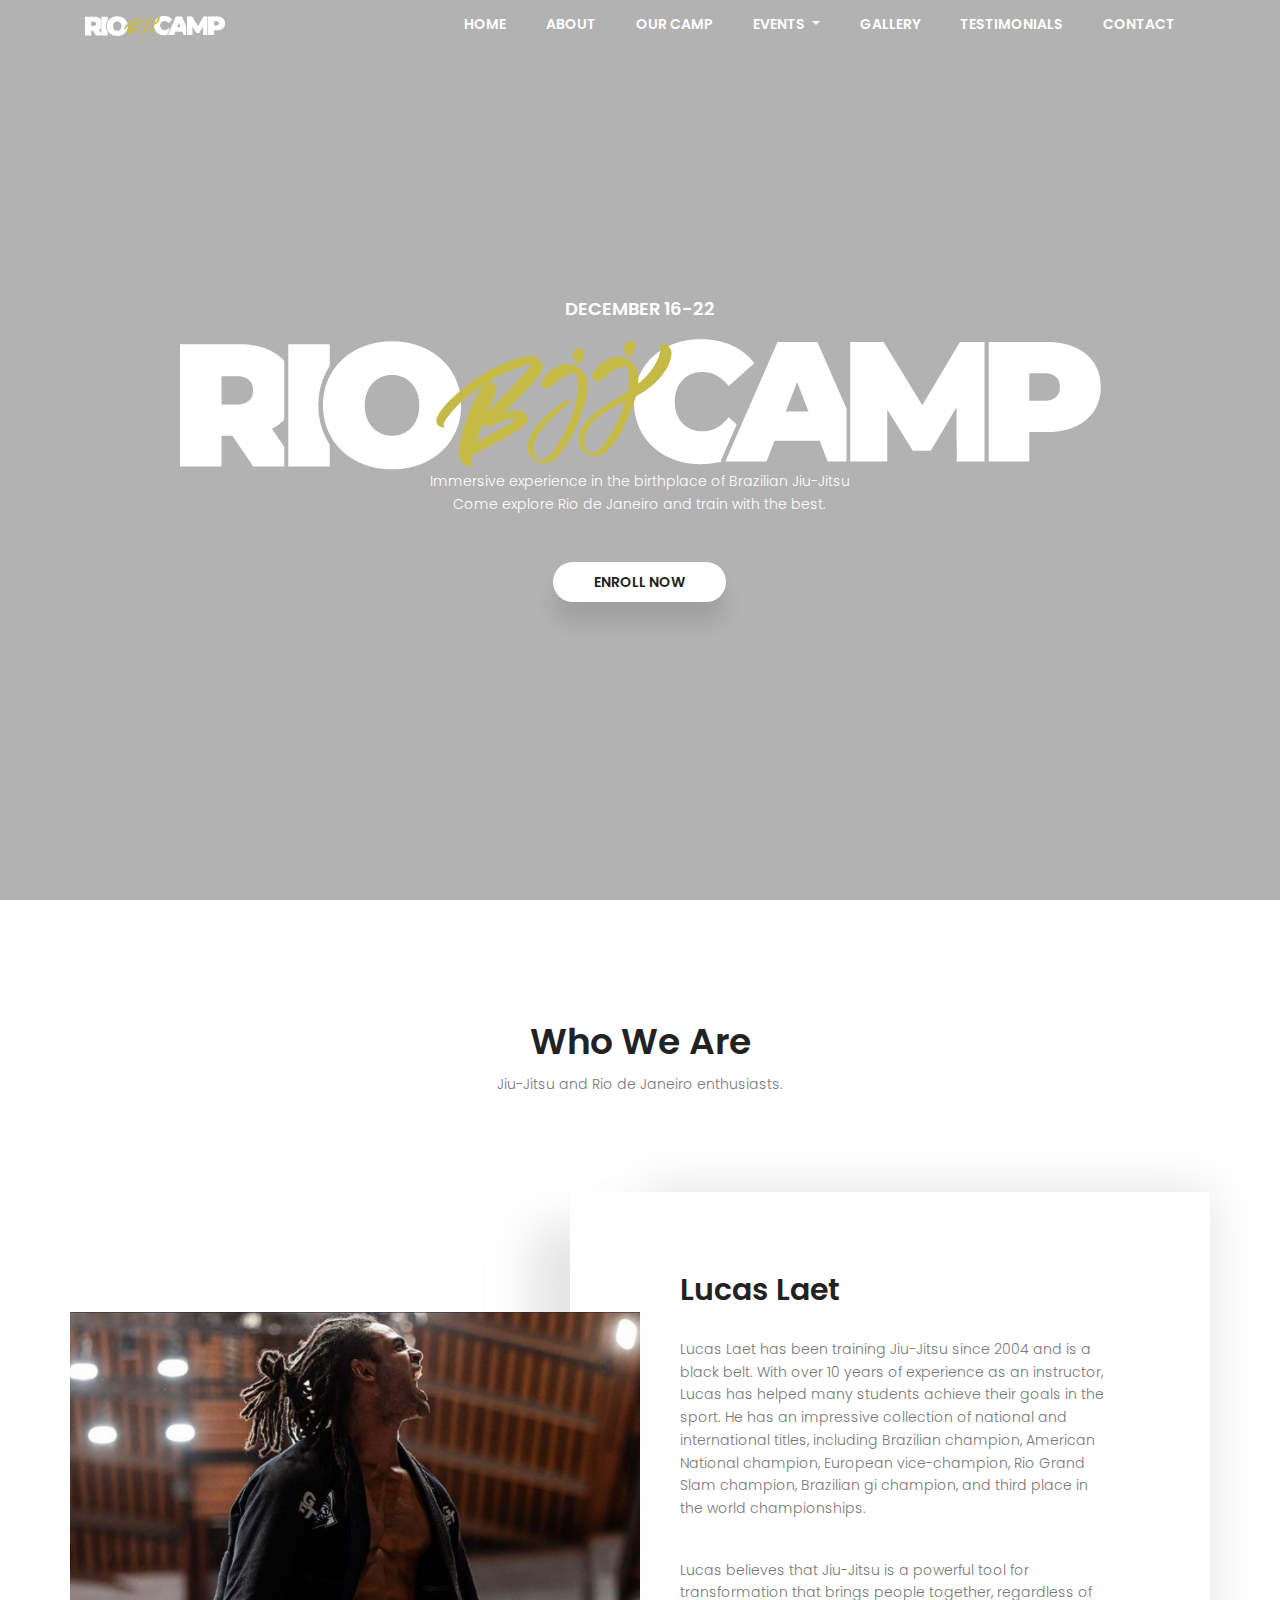
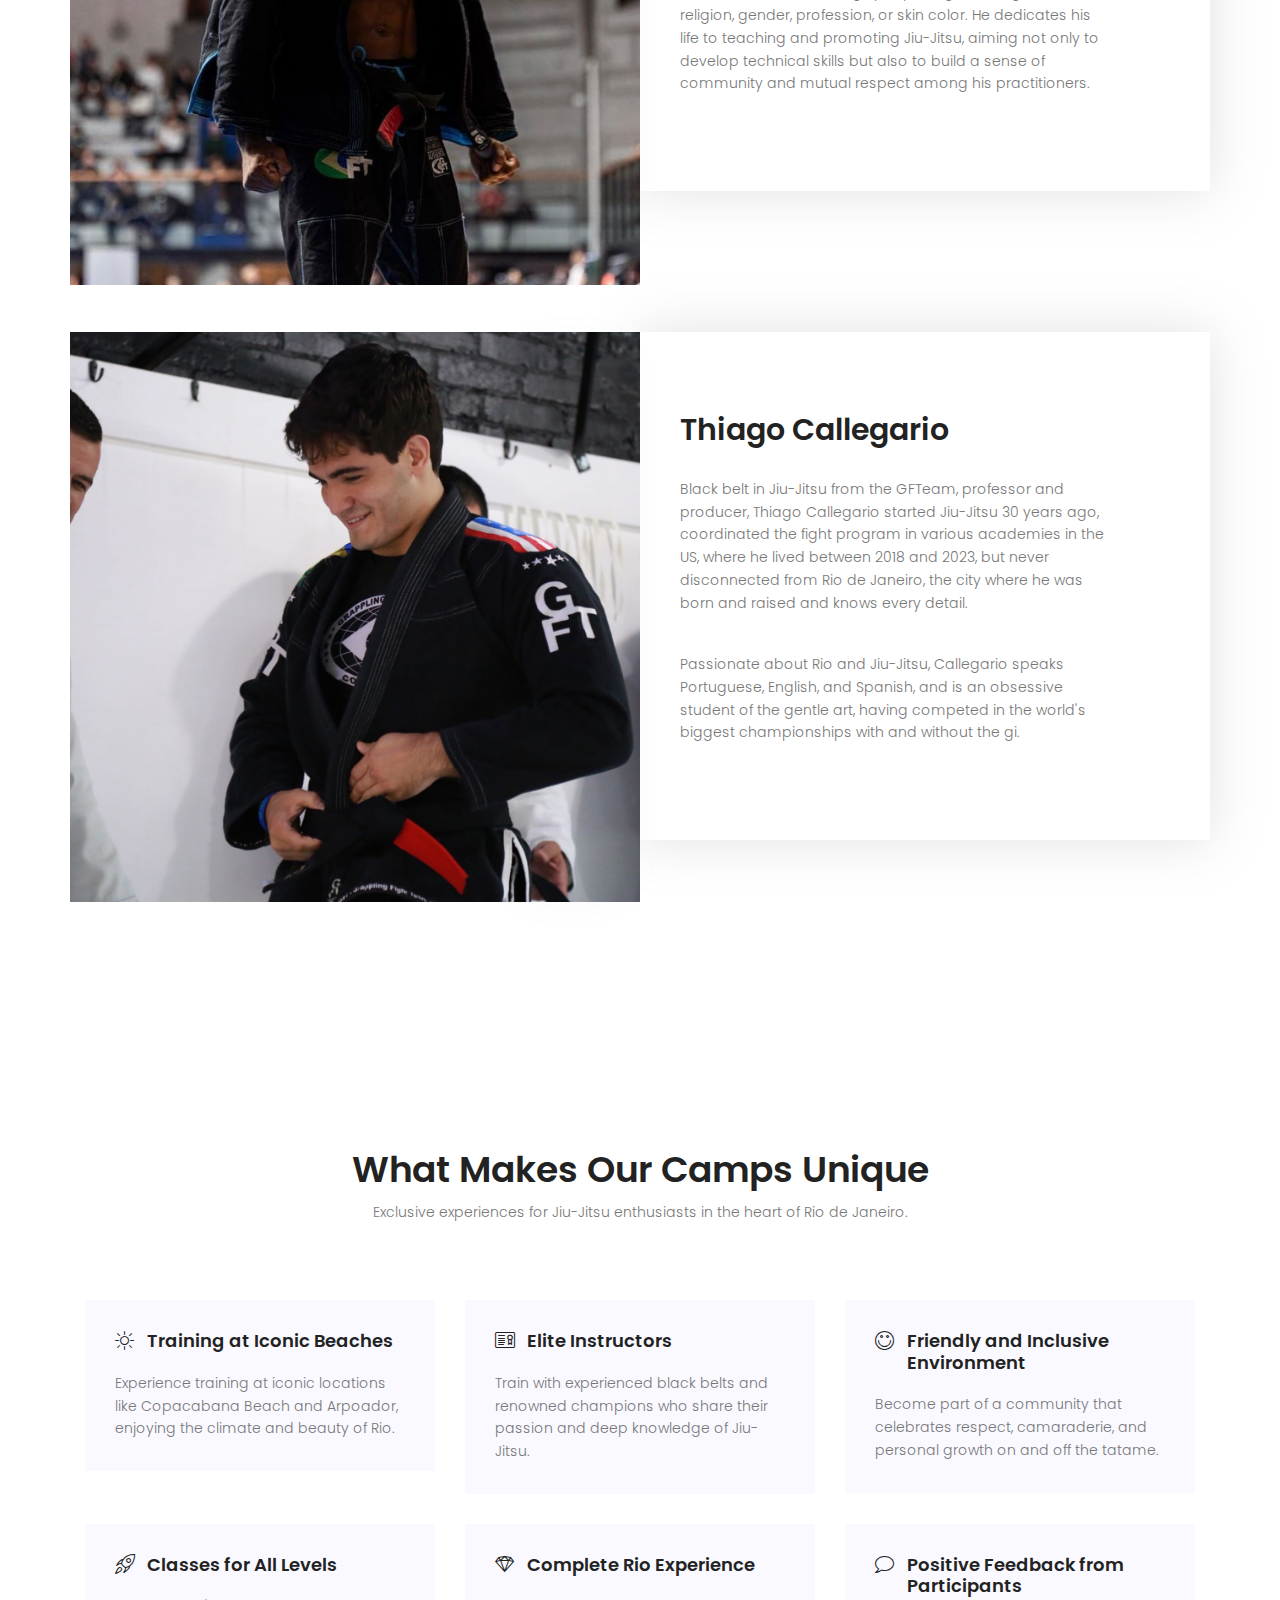
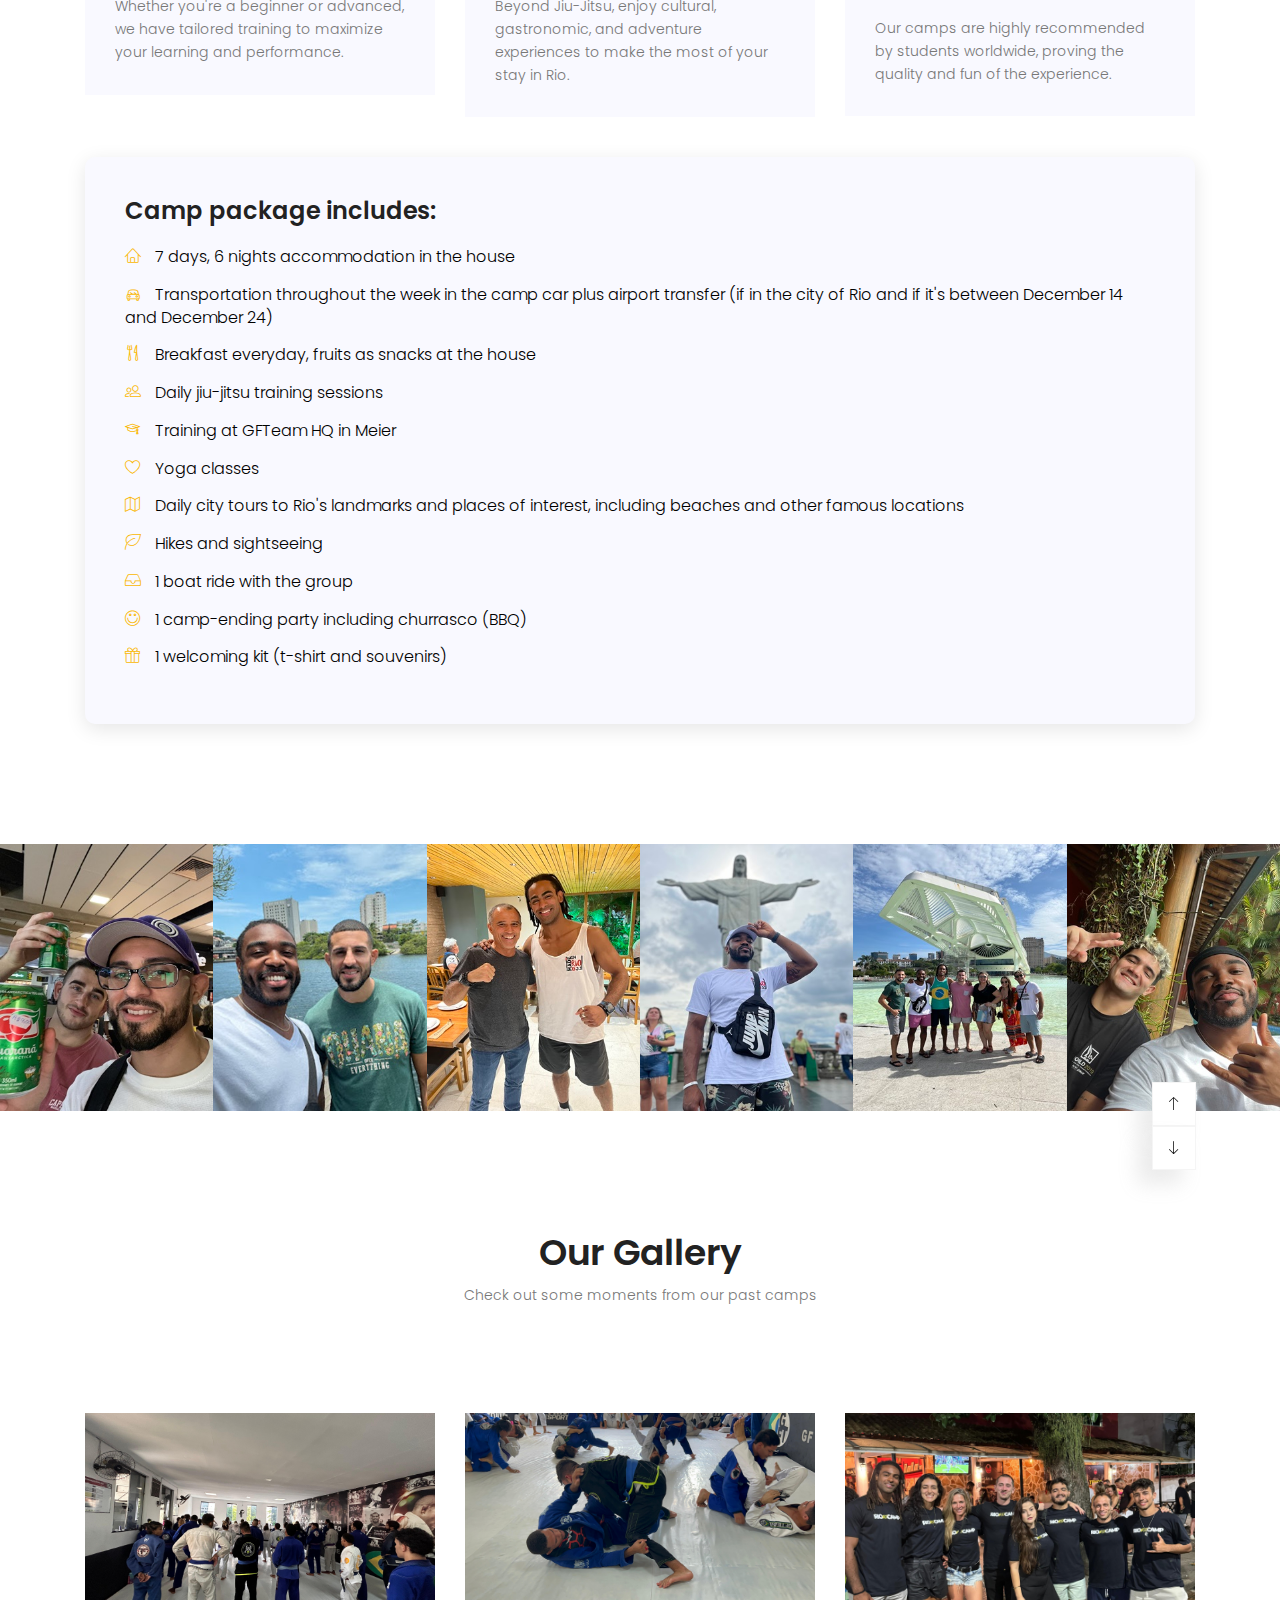
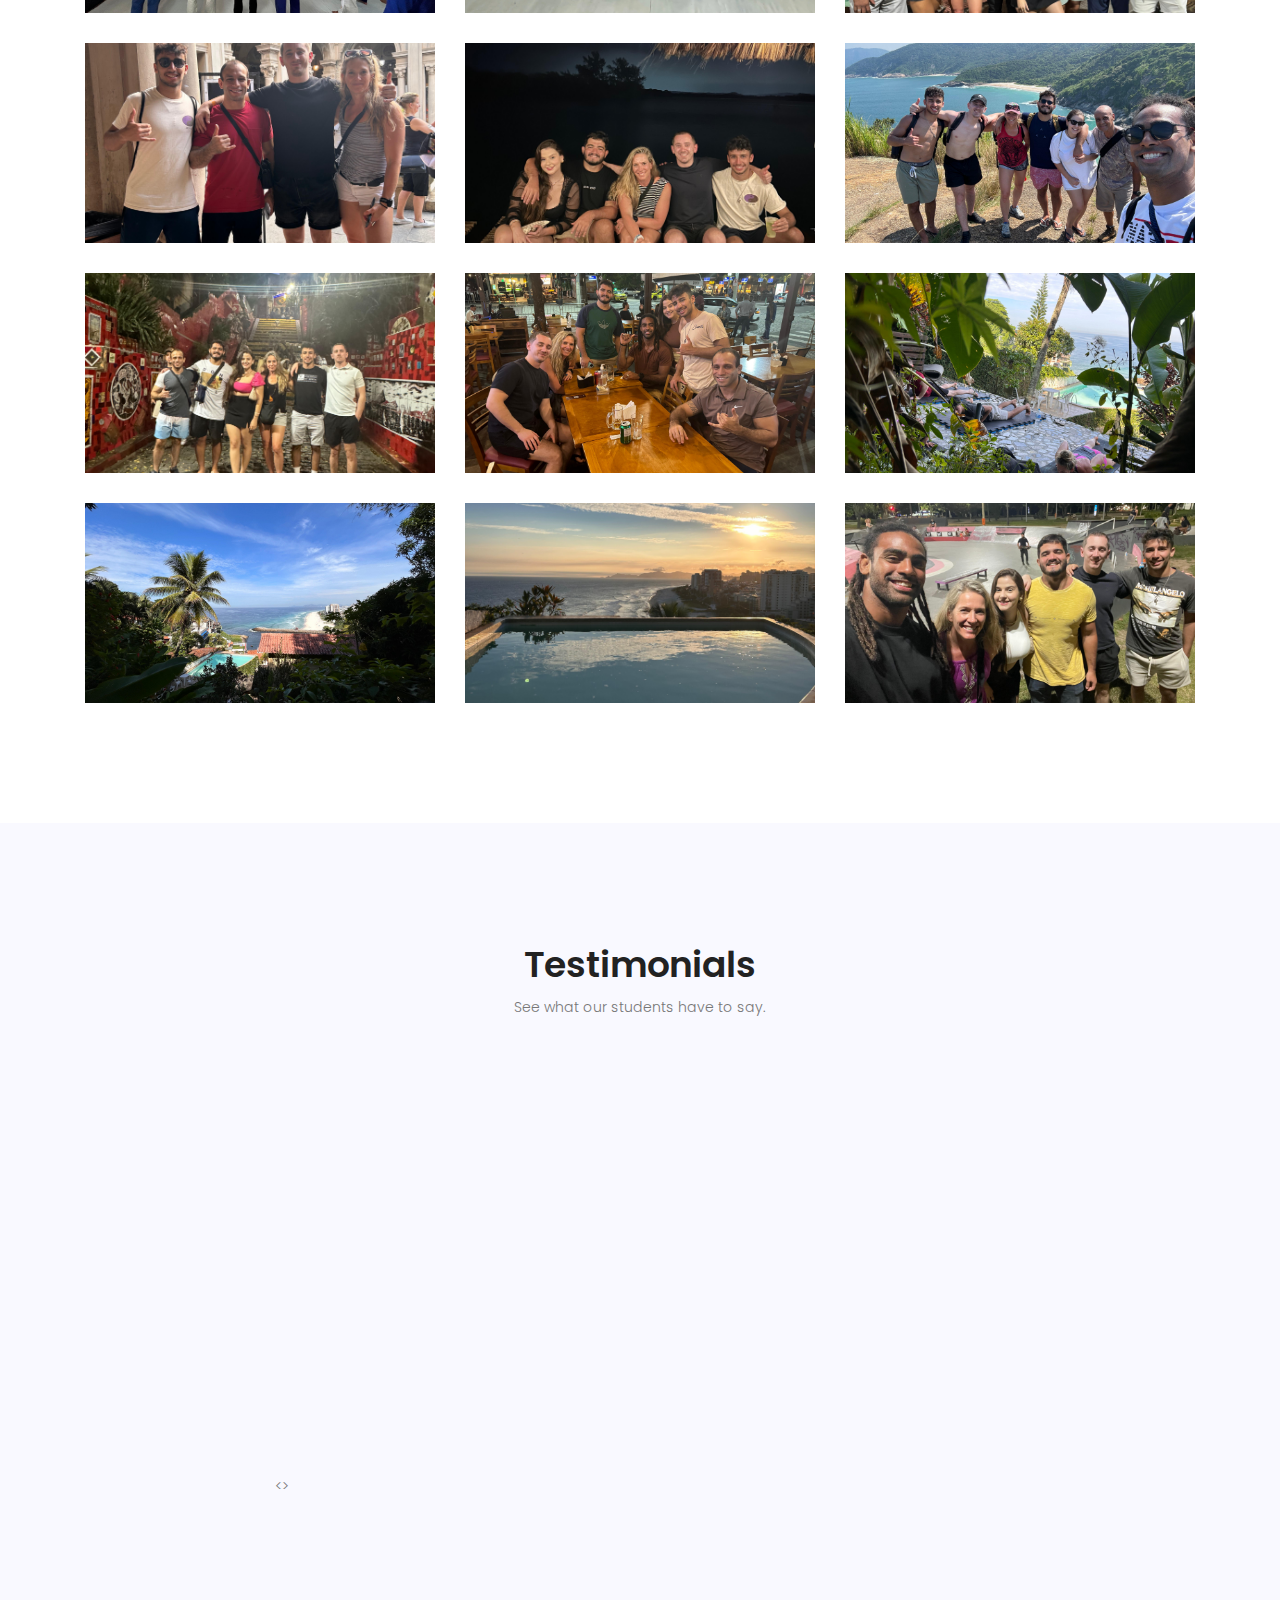
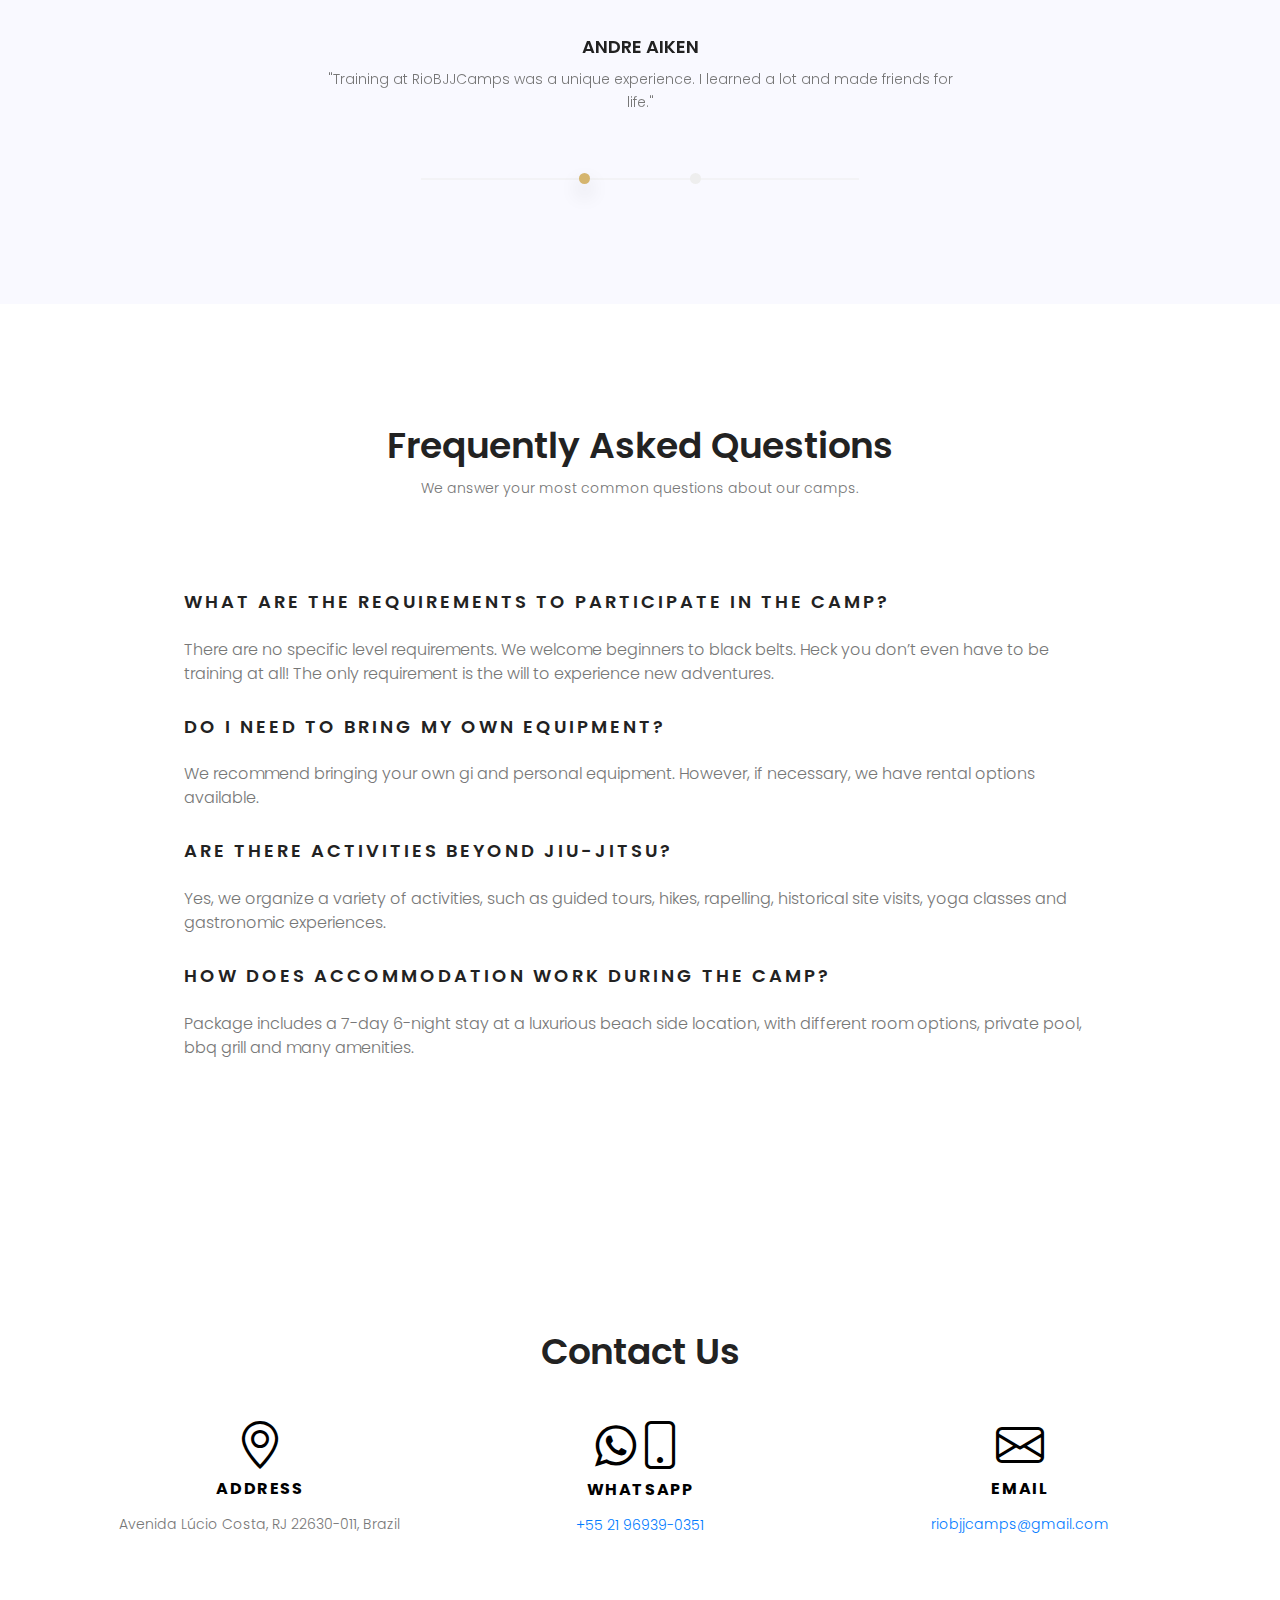
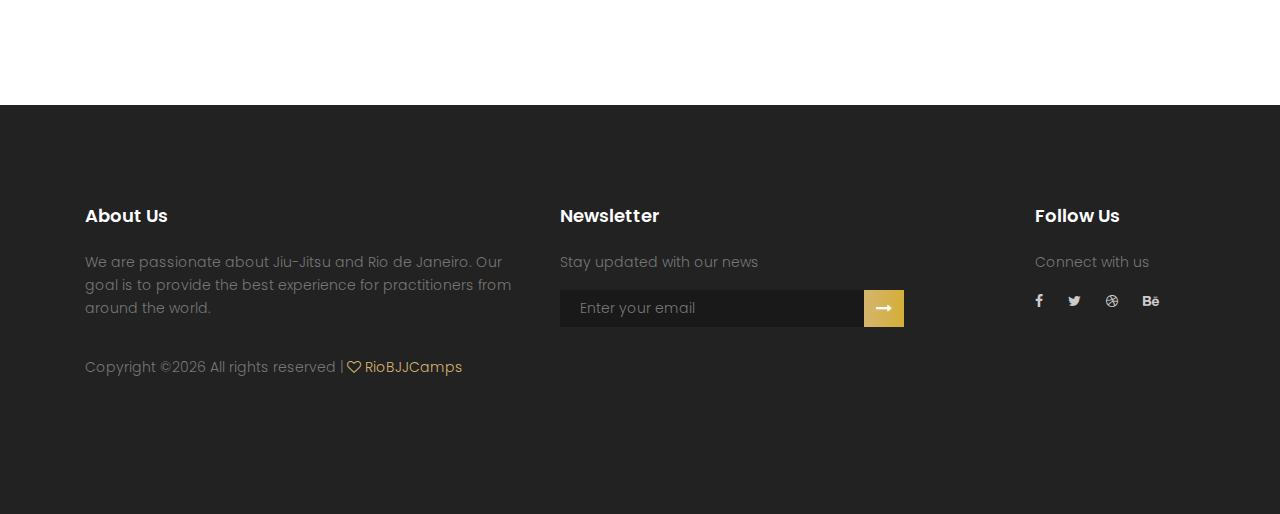
==== commit 0679a7d8: "Updates 1" ====
--- a/index.html
+++ b/index.html
@@ -63,12 +63,12 @@
                                 </a>
                                 <div class="dropdown-menu">
                                   <a class="dropdown-item" href="index_portugues.html">Portuguese/Português</a>
-                                  <a class="dropdown-item" href="#">Camp 2021</a>
-                                  <a class="dropdown-item" href="#">Camp 2024 #1</a>
+                                  <a class="dropdown-item" href="#gallery">Camp 2021</a>
+                                  <a class="dropdown-item" href="#gallery">Camp 2024 #1</a>
                                 </div>
                               </li>
                             <li><a href="#gallery">Gallery</a></li>
-                            <li><a href="#faq">Testimonials</a></li>
+                            <li><a href="#project">Testimonials</a></li>
                             <li><a href="#contact">Contact</a></li>
                         </ul>
                       </div>                        
@@ -503,9 +503,9 @@
         
                         <div class="col-md-4">
                             <div class="info-item info-item-borders">
-                                <i class="bi bi-phone"></i>
-                                <h3>Phone Number</h3>
-                                <p><a href="tel:+5521969390351">+55 21 96939-0351</a></p>
+                                <i class="fa fa-brands fa-whatsapp"></i><i class="bi bi-phone"></i>
+                                <h3>WhatsApp</h3>
+                                <p><a href="https://wa.me/5521969390351?text=Hello,%20I%20would%20like%20to%20know%20more%20about%20the%20camp.">+55 21 96939-0351</a></p>
                             </div>
                         </div><!-- End Info Item -->
         
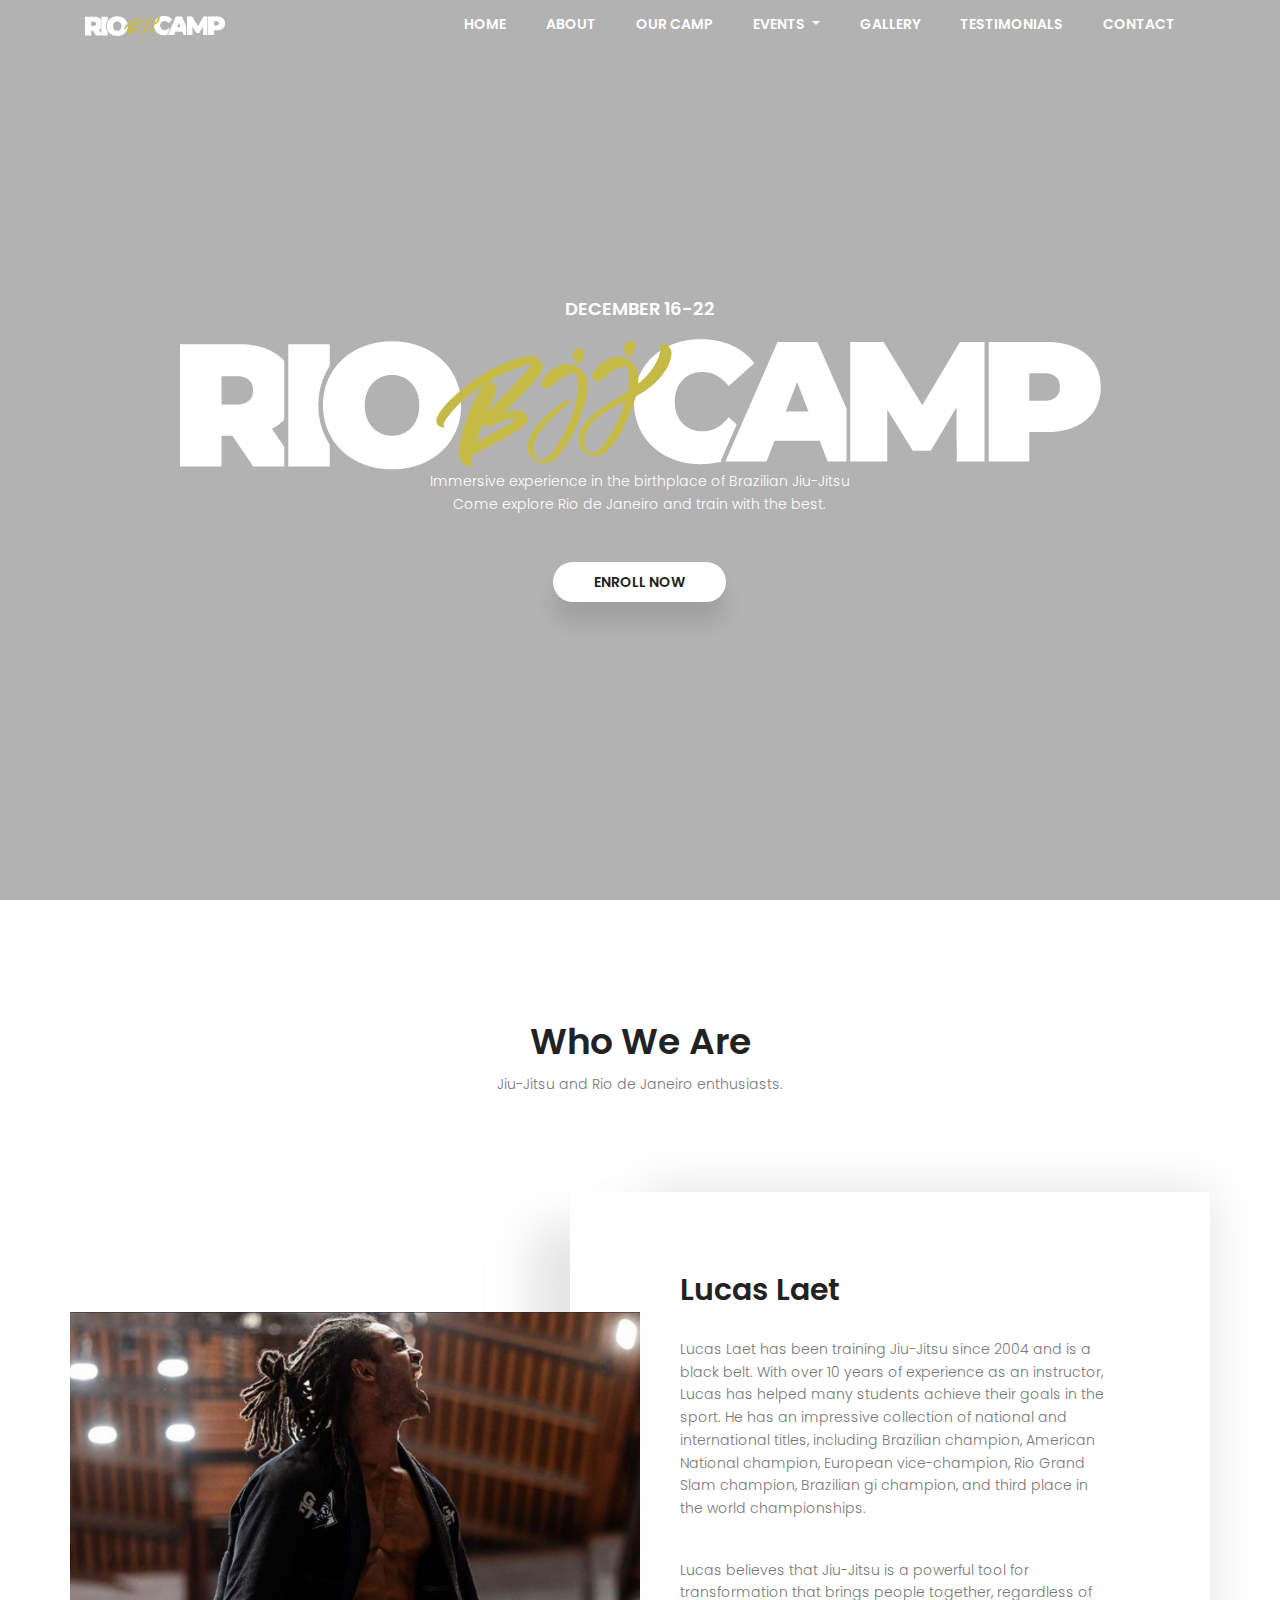
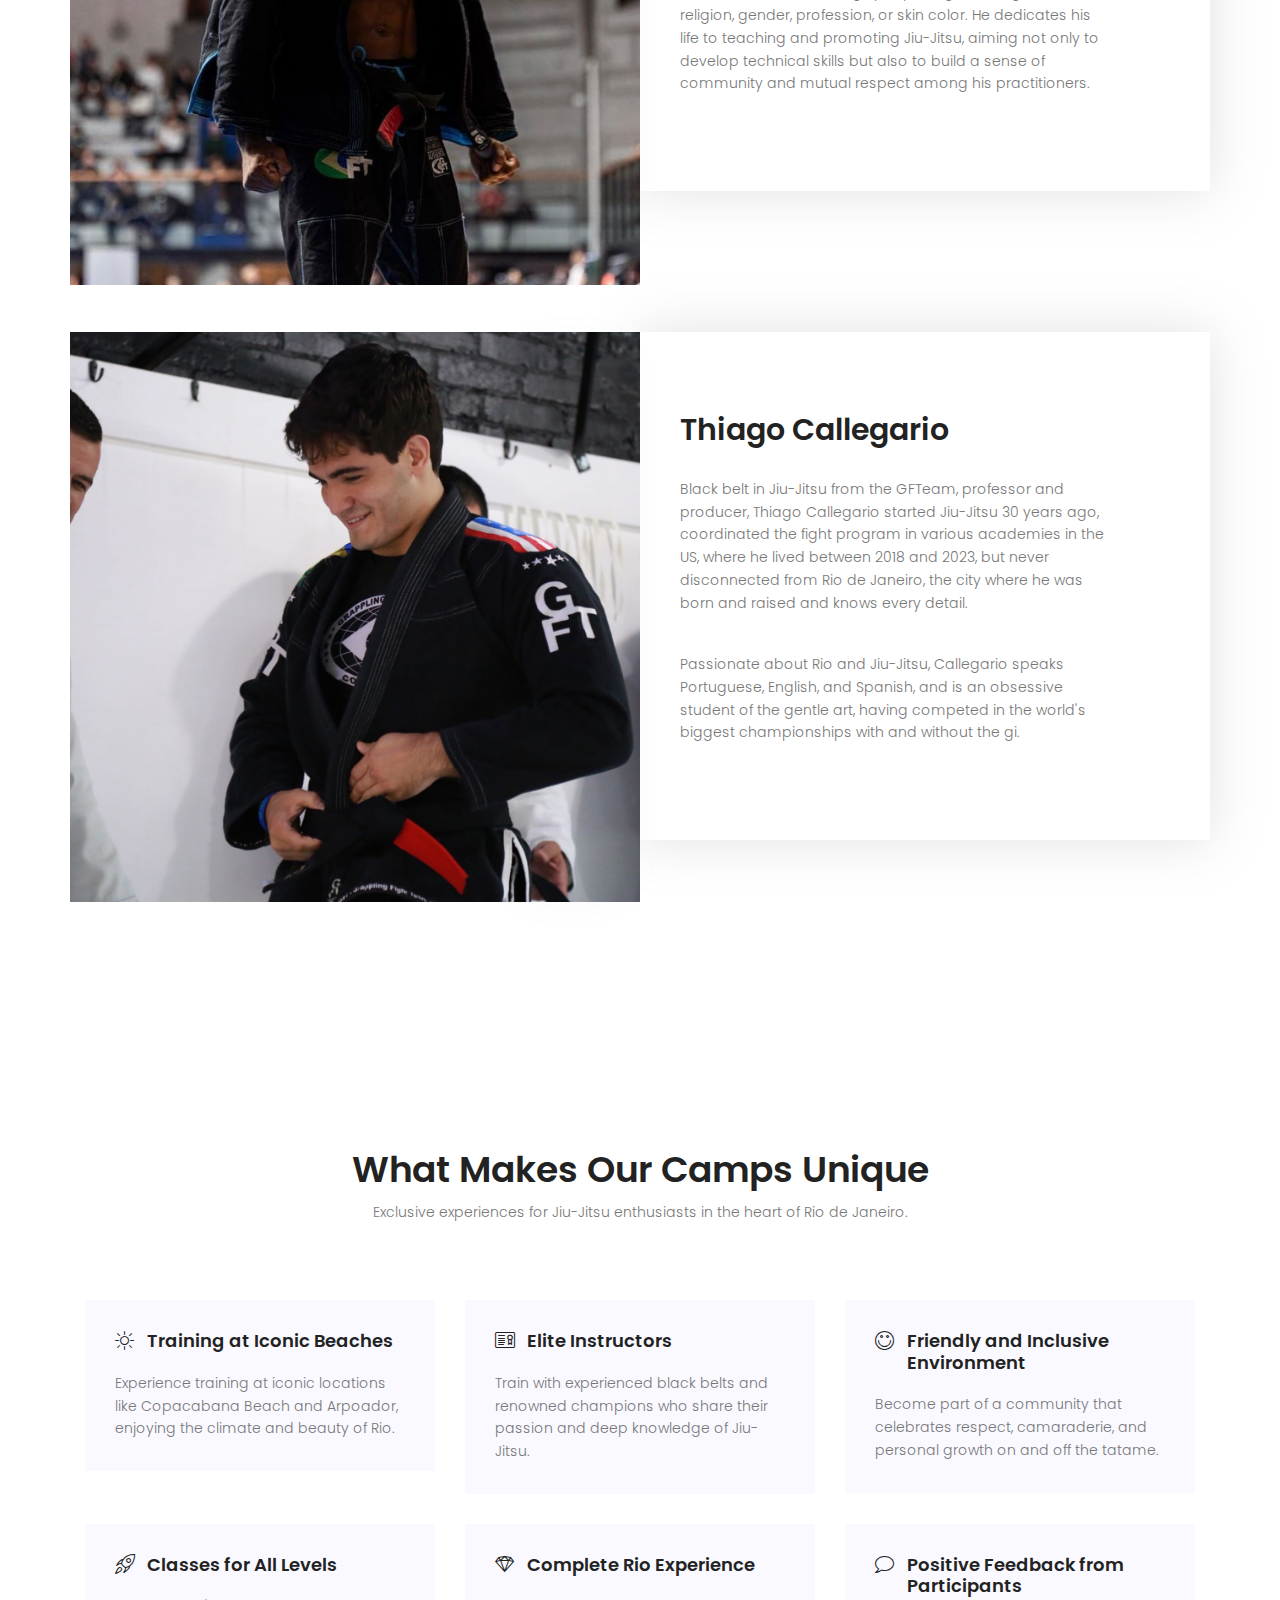
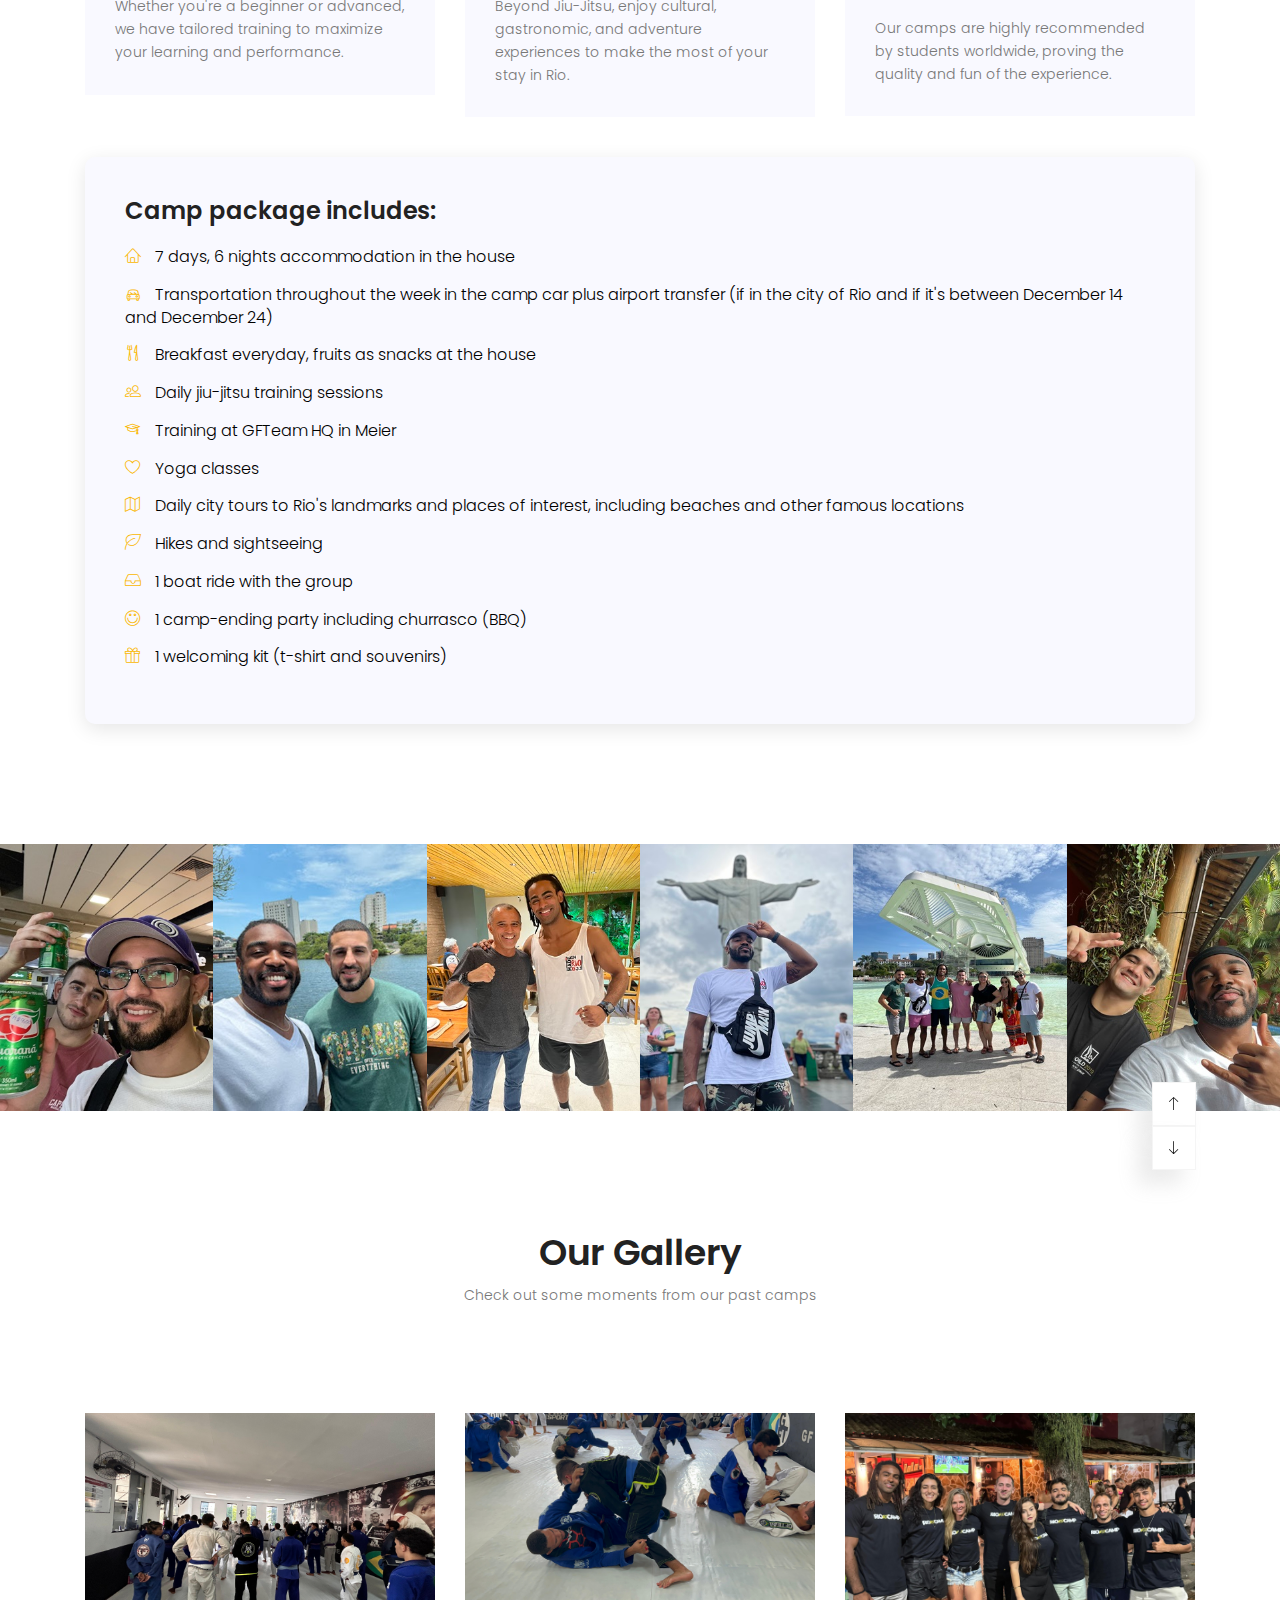
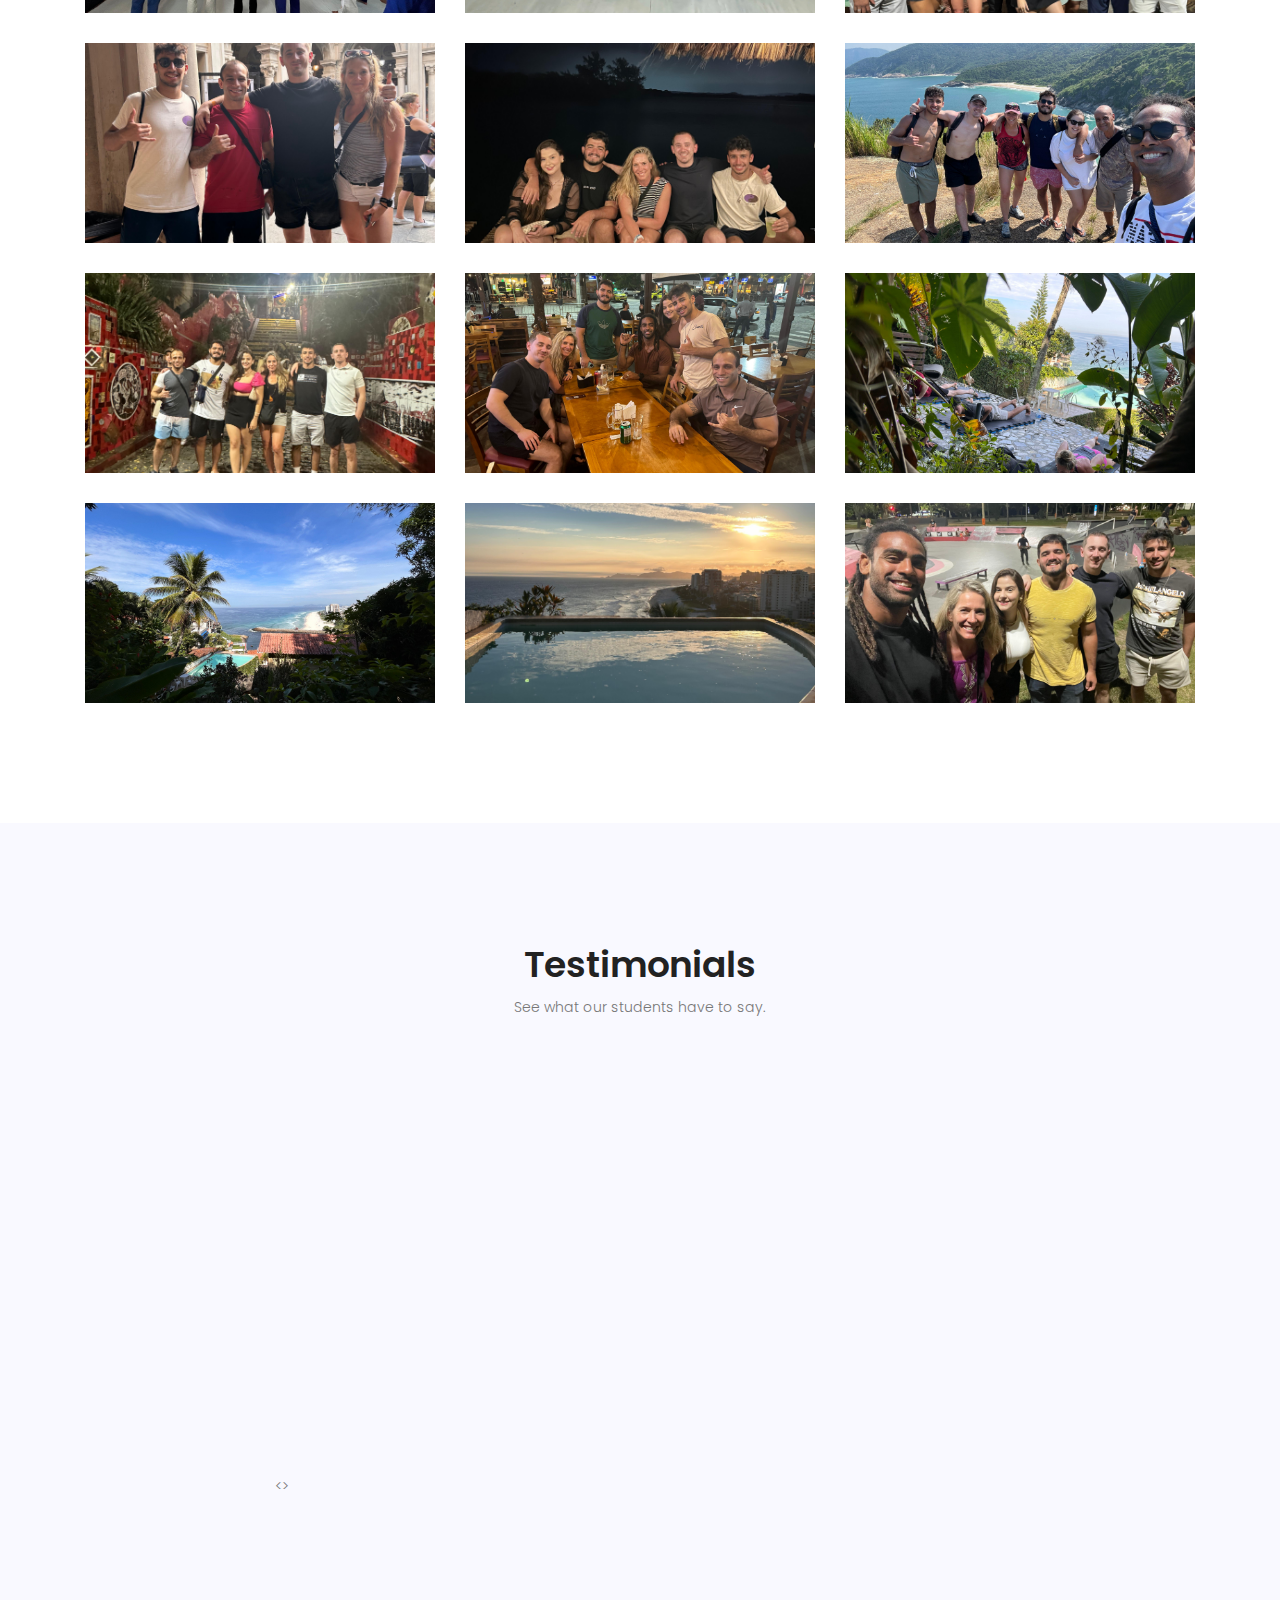
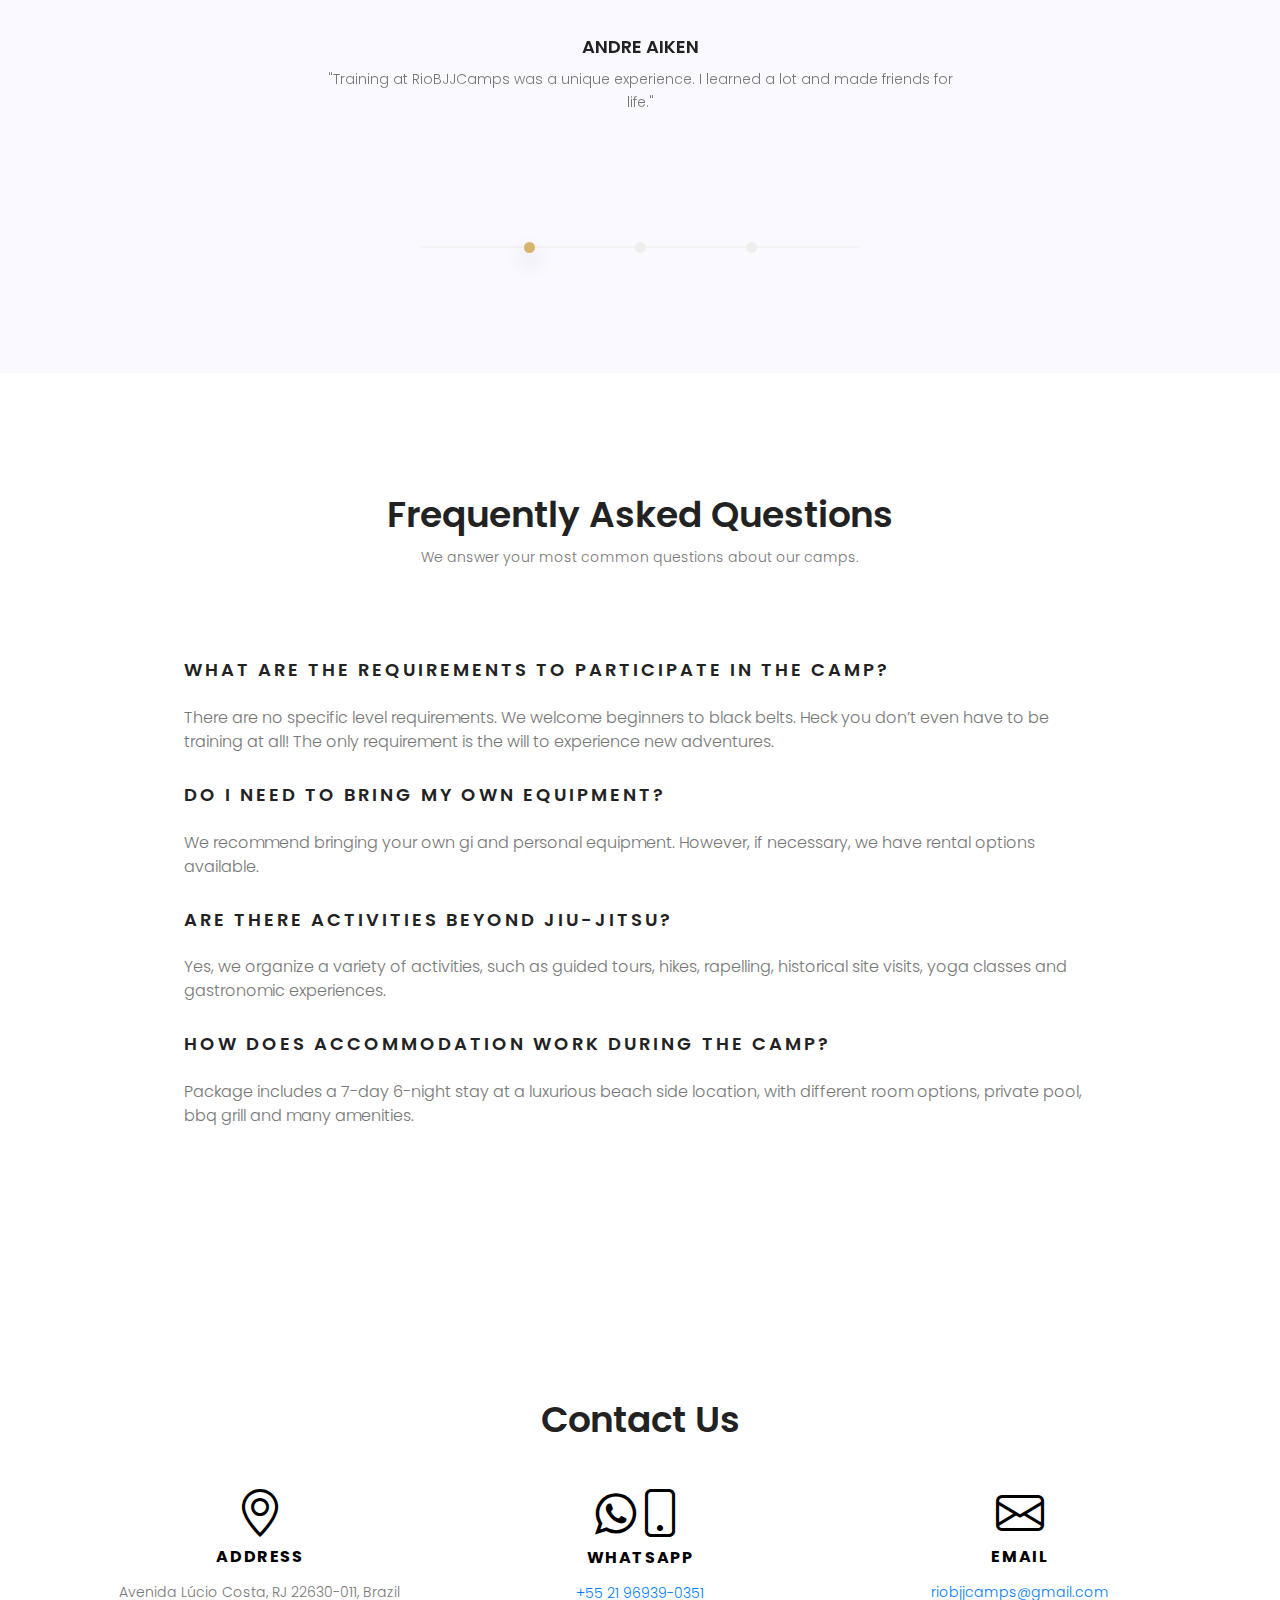
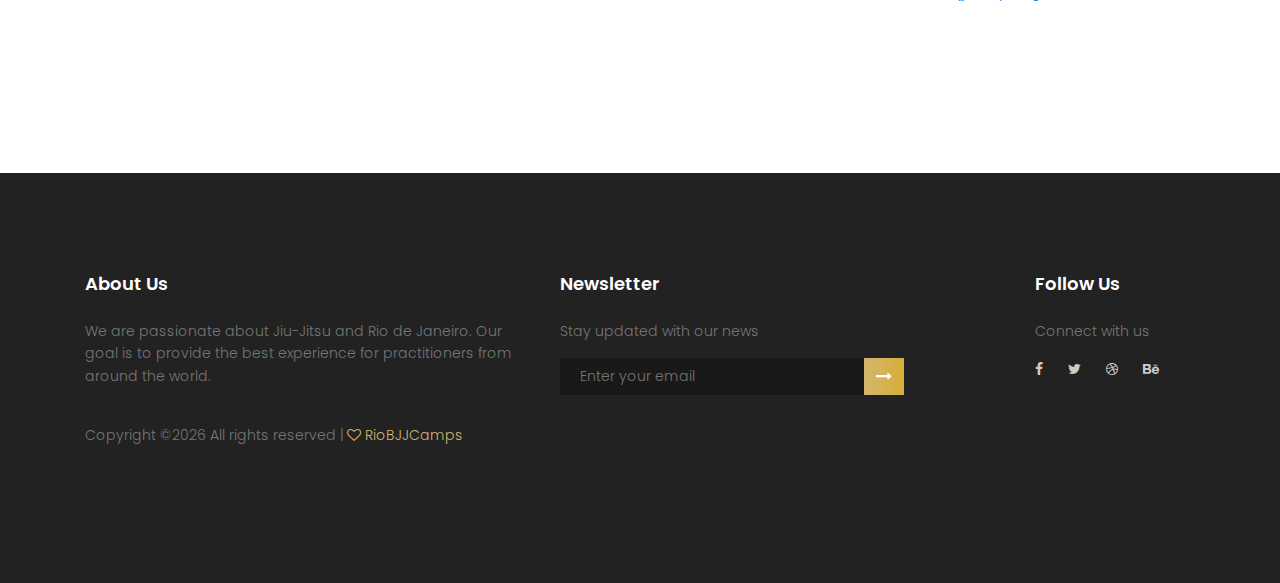
==== commit 91fe4879: "Updated Testimonials" ====
--- a/index.html
+++ b/index.html
@@ -397,17 +397,21 @@
         <div class="row justify-content-center d-flex">
             <div class="active-works-carousel mt-40 col-lg-8">
                 <div class="item">
-                    <img class="img-fluid" src="img/testimonial1.jpg" alt="">
                     <div class="caption text-center mt-20">
                         <h6 class="text-uppercase">Andre Aiken</h6>
                         <p>"Training at RioBJJCamps was a unique experience. I learned a lot and made friends for life."</p>
                     </div>
                 </div>
                 <div class="item">
-                    <img class="img-fluid" src="img/testimonial2.jpg" alt="">
                     <div class="caption text-center mt-20">
                         <h6 class="text-uppercase">Enrico Saito</h6>
                         <p>"The instructors are of the highest level and the environment is very welcoming. I recommend to everyone!"</p>
+                    </div>
+                </div>
+                <div class="item">
+                    <div class="caption text-center mt-20">
+                        <h6 class="text-uppercase">Matt Cuoco</h6>
+                        <p>"Traveling to Brazil was always a life long dream of mine. Especially after starting to train bjj and meeting the most amazing people I got the opportunity to travel to Brazil and experience everything it had to offer, from the most amazing food, great training, and even just relaxing by the beach and pool. Rio BJJ Camps gave me some amazing memories and even more amazing friends. Thank you so much!"</p>
                     </div>
                 </div>
             </div>
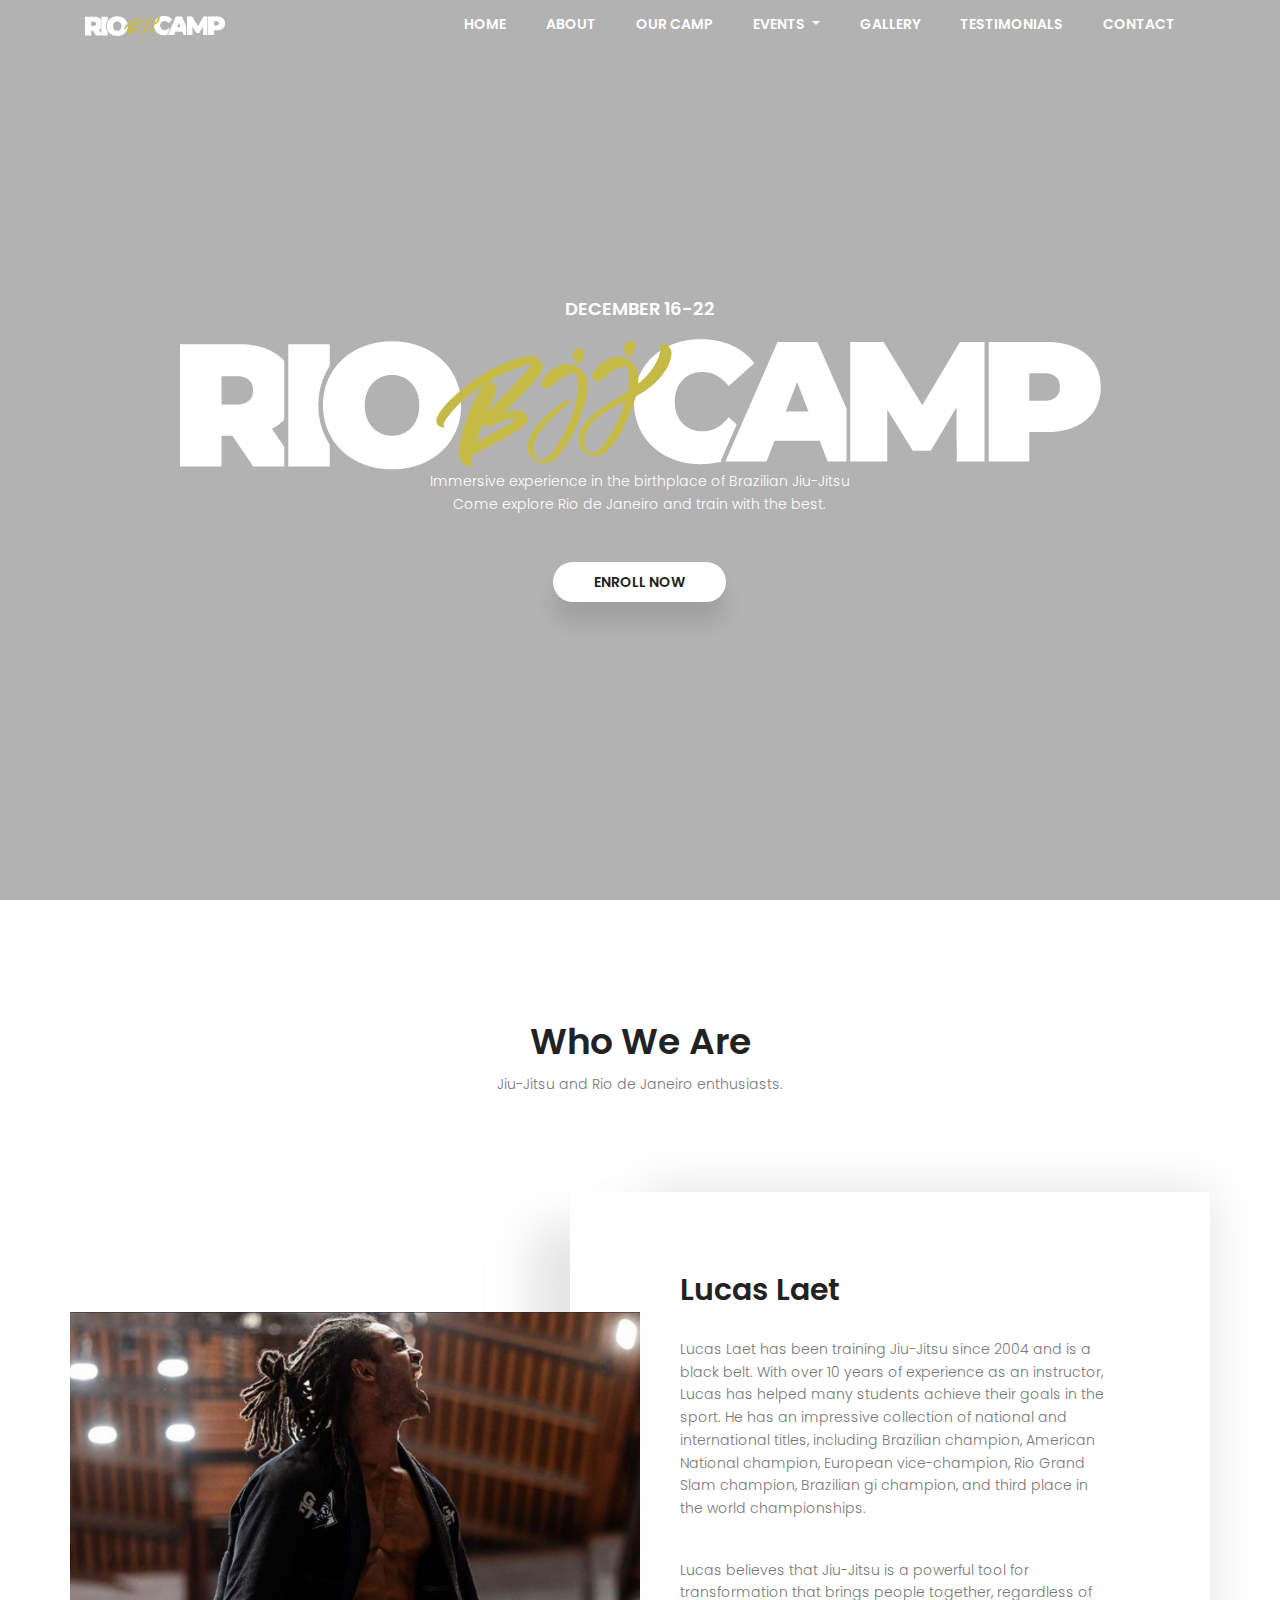
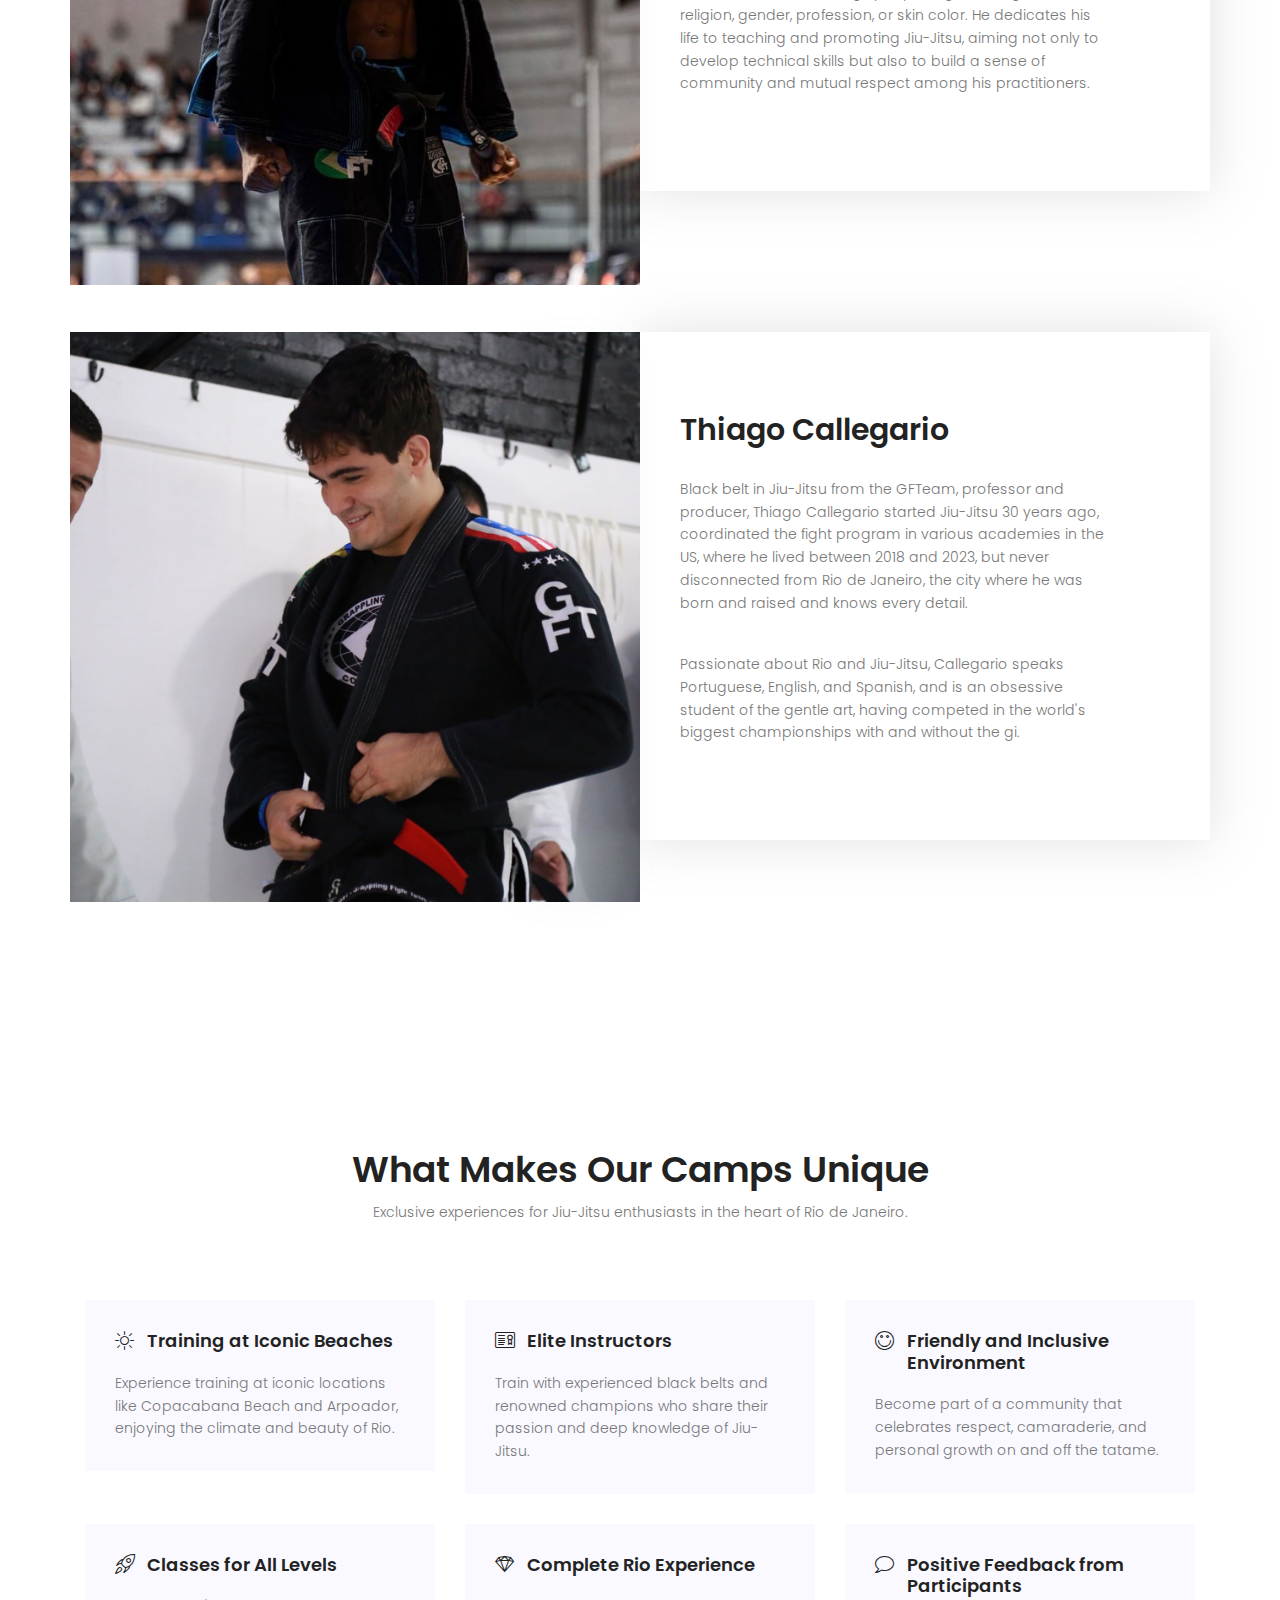
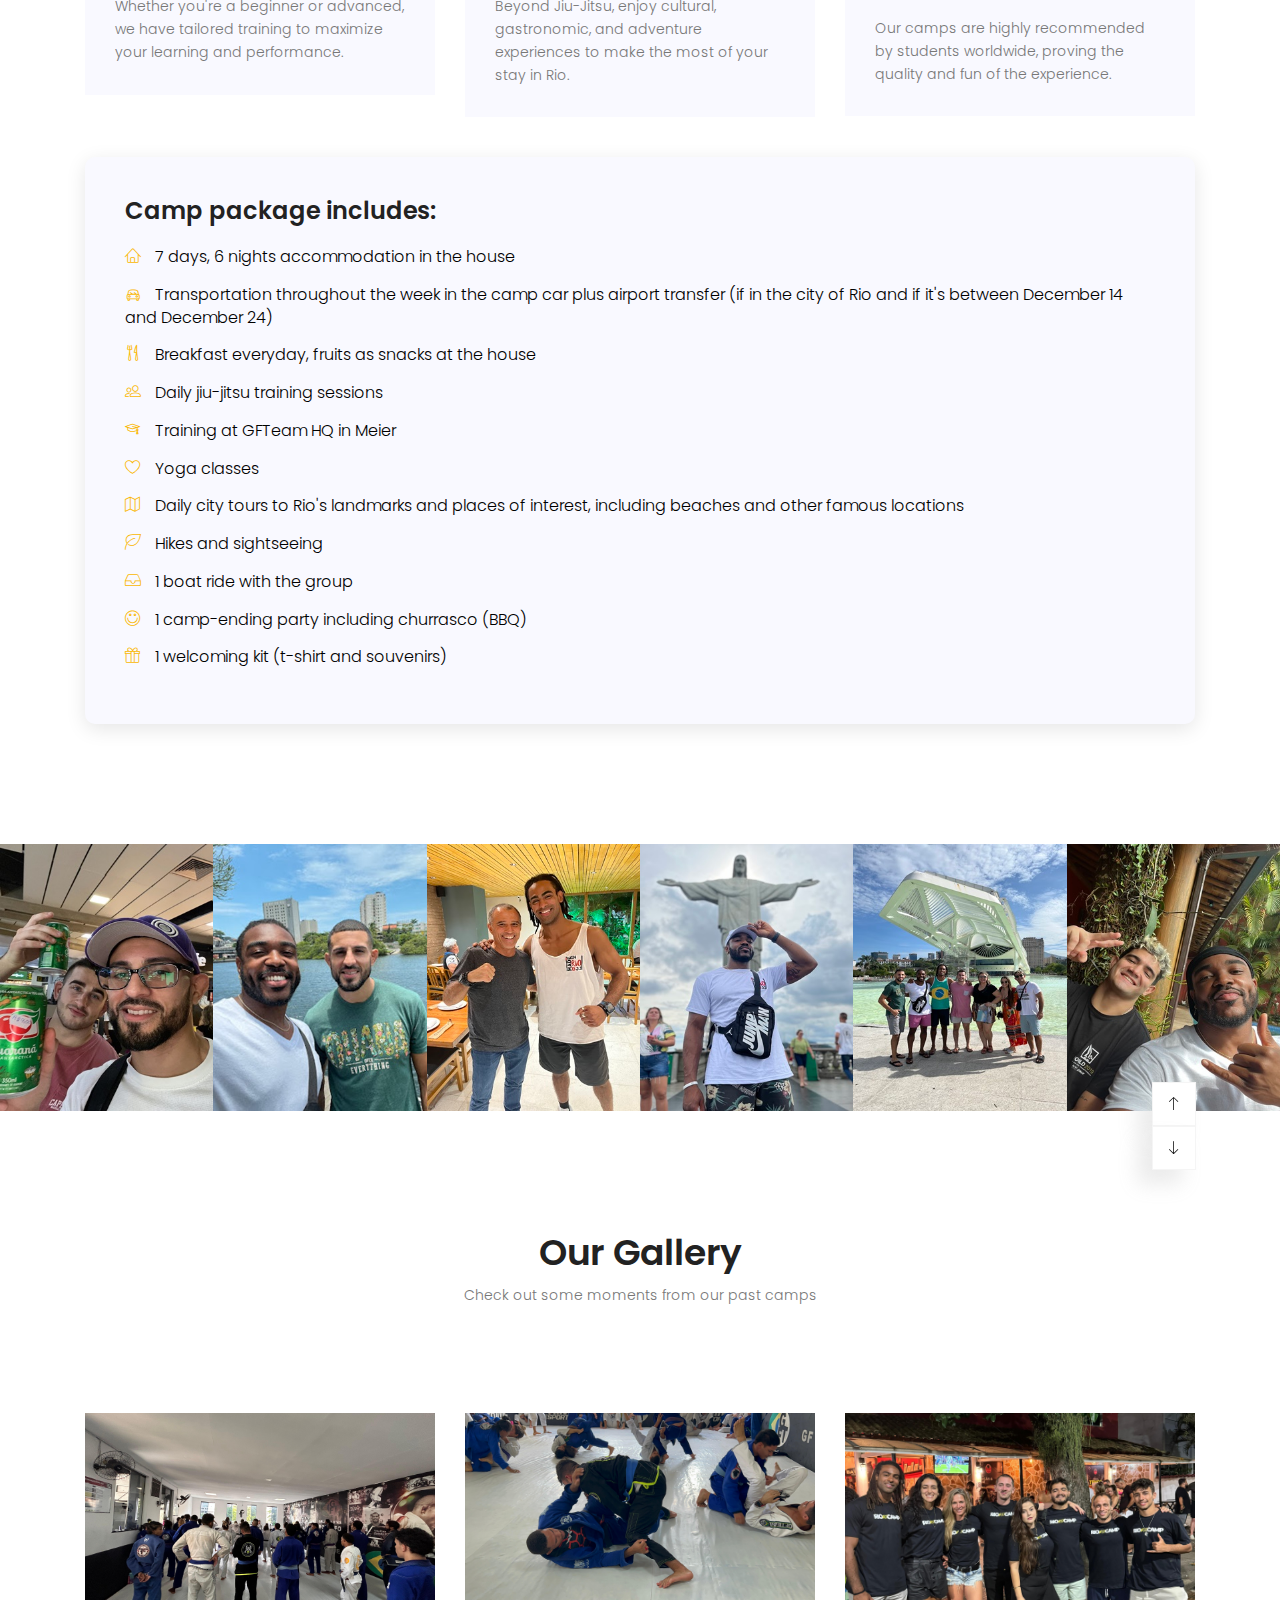
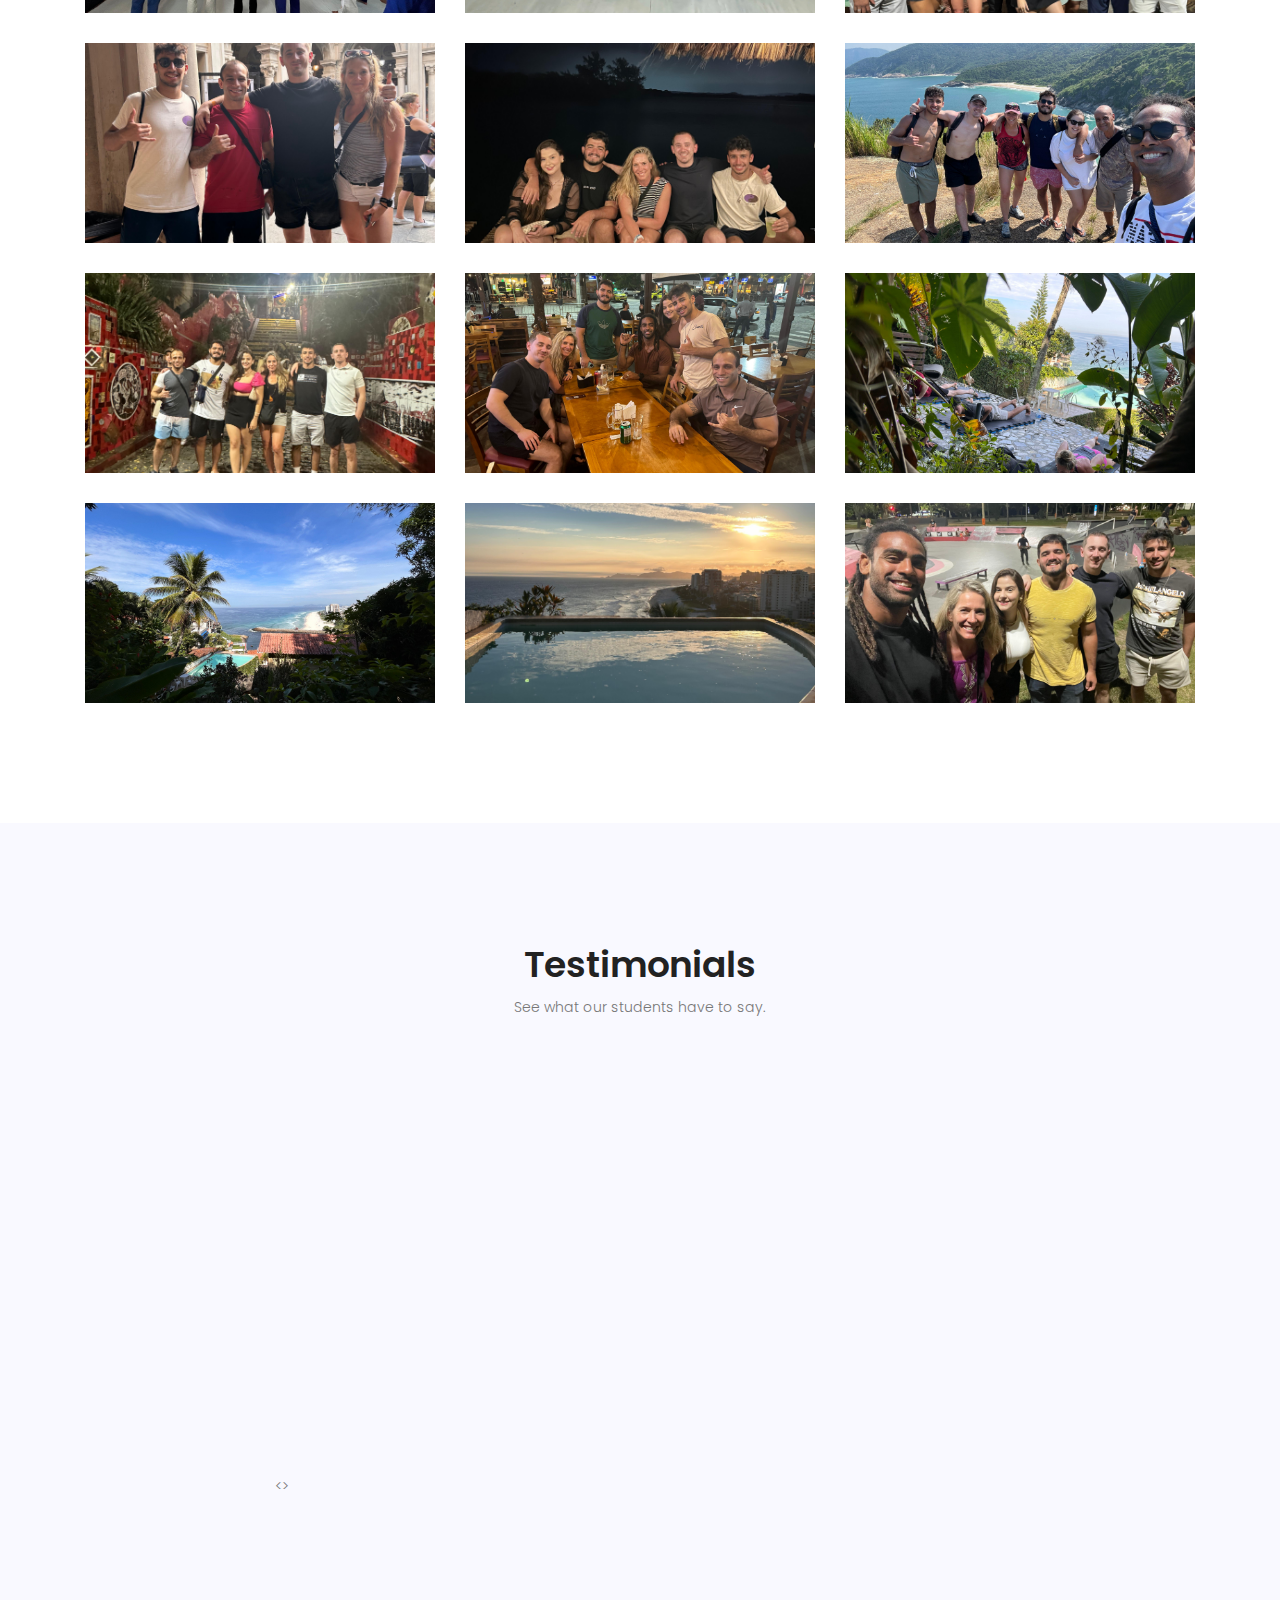
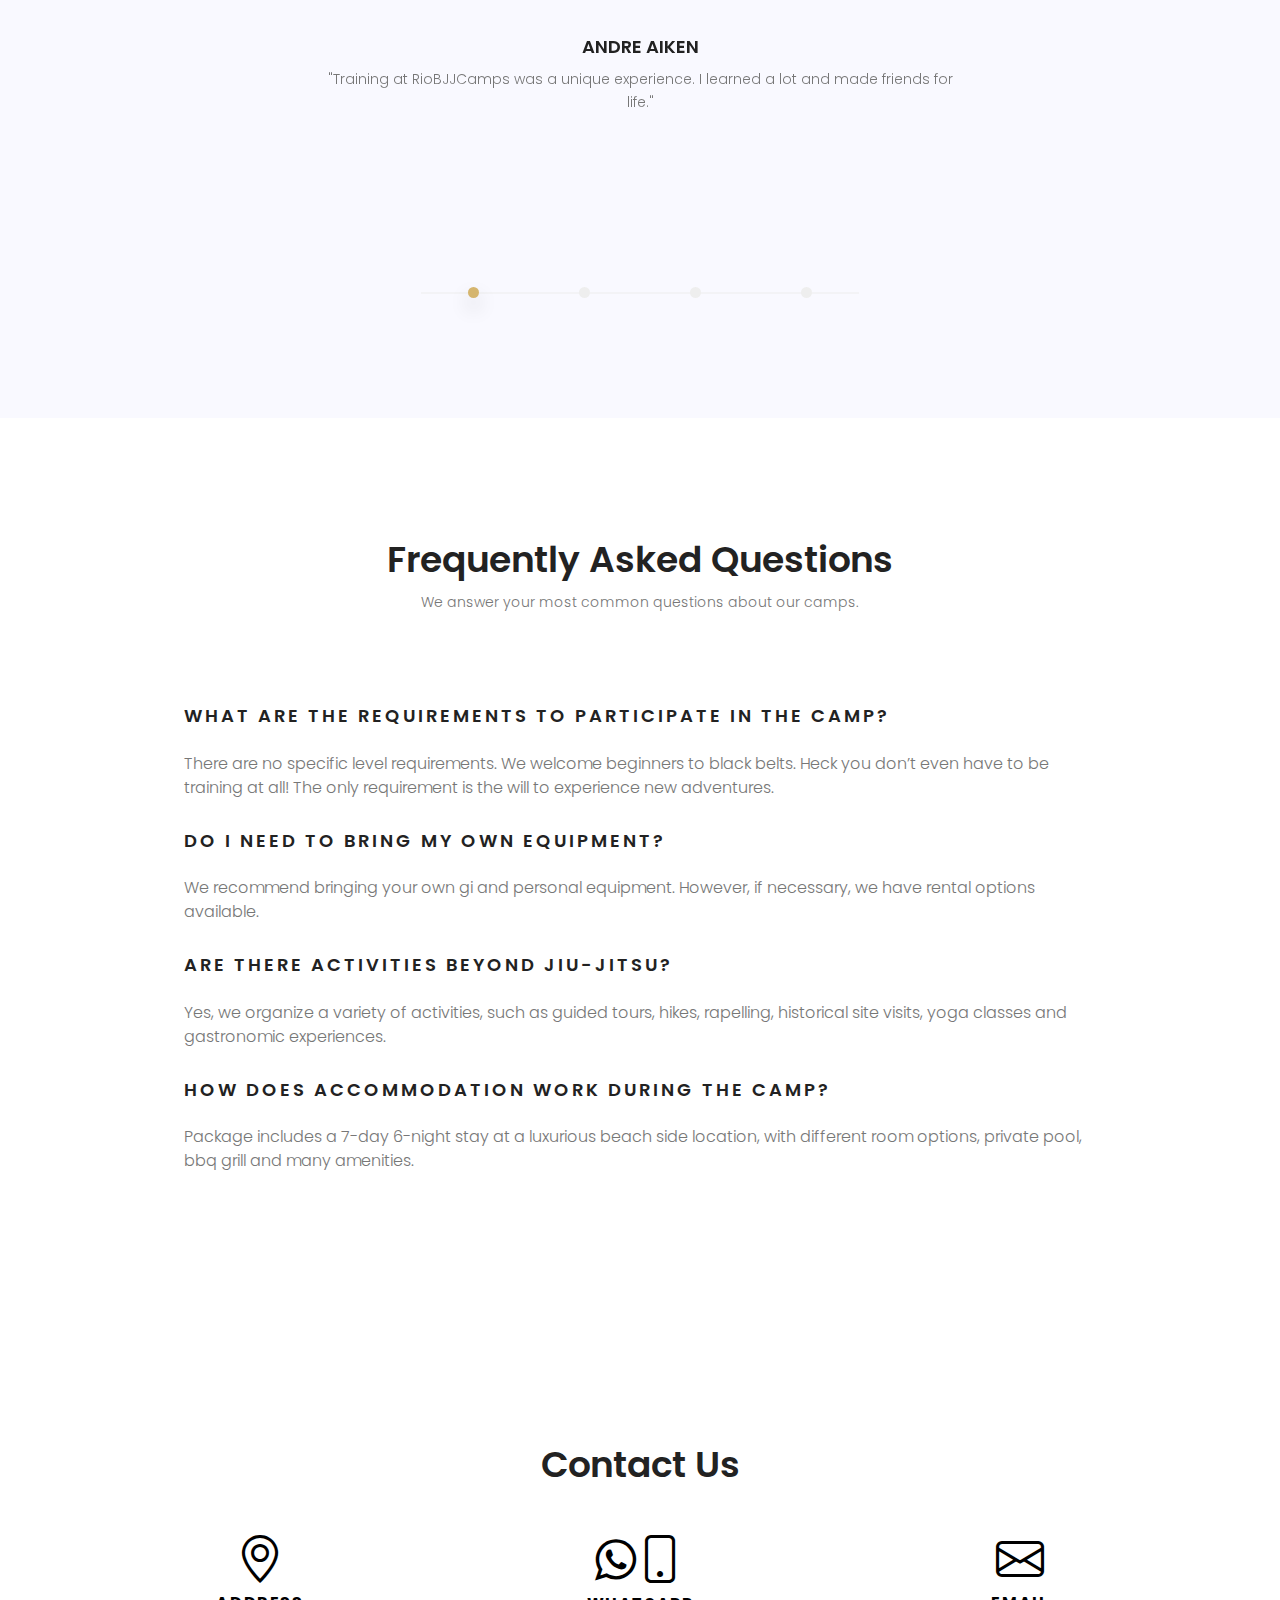
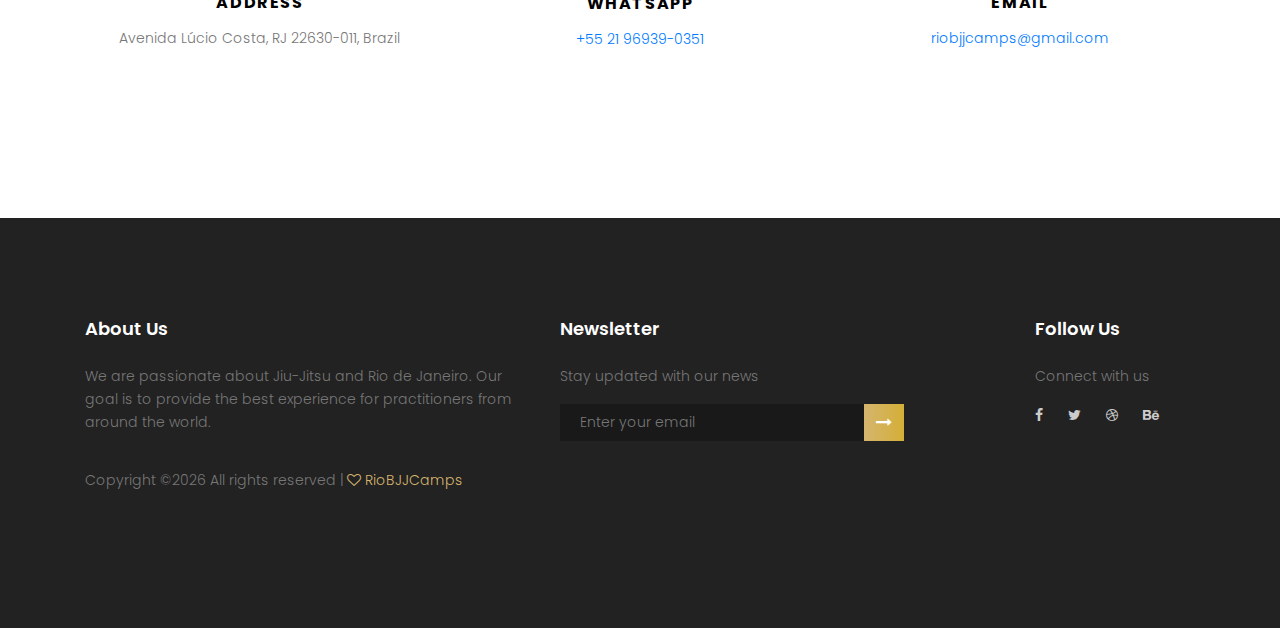
==== commit 8df302e3: "Add New Testimonials" ====
--- a/index.html
+++ b/index.html
@@ -412,6 +412,18 @@
                     <div class="caption text-center mt-20">
                         <h6 class="text-uppercase">Matt Cuoco</h6>
                         <p>"Traveling to Brazil was always a life long dream of mine. Especially after starting to train bjj and meeting the most amazing people I got the opportunity to travel to Brazil and experience everything it had to offer, from the most amazing food, great training, and even just relaxing by the beach and pool. Rio BJJ Camps gave me some amazing memories and even more amazing friends. Thank you so much!"</p>
+                    </div>
+                </div>
+                <div class="item">
+                    <div class="caption text-center mt-20">
+                        <h6 class="text-uppercase">Stefan, London</h6>
+                        <p>"It was awesome to do the training camp in Rio. I flew from Europe to meet the guys and spend a week with them there. 
+
+                            We trained mainly in the GF Team headquarters and another gym and the rolls were awesome. Lots of knowledgeable guys and super friendly as well. 
+                            
+                            Thiago and Lucas did an amazing job showing us the beaches, food, sighseeings in Rio and the accomodation was amazing with an ocean view plus a small garden & pool. 
+                            
+                            Definitely recommend if you want to get a taste of Rio. Best way to do it is with locals. Thanks guys 🙌"</p>
                     </div>
                 </div>
             </div>
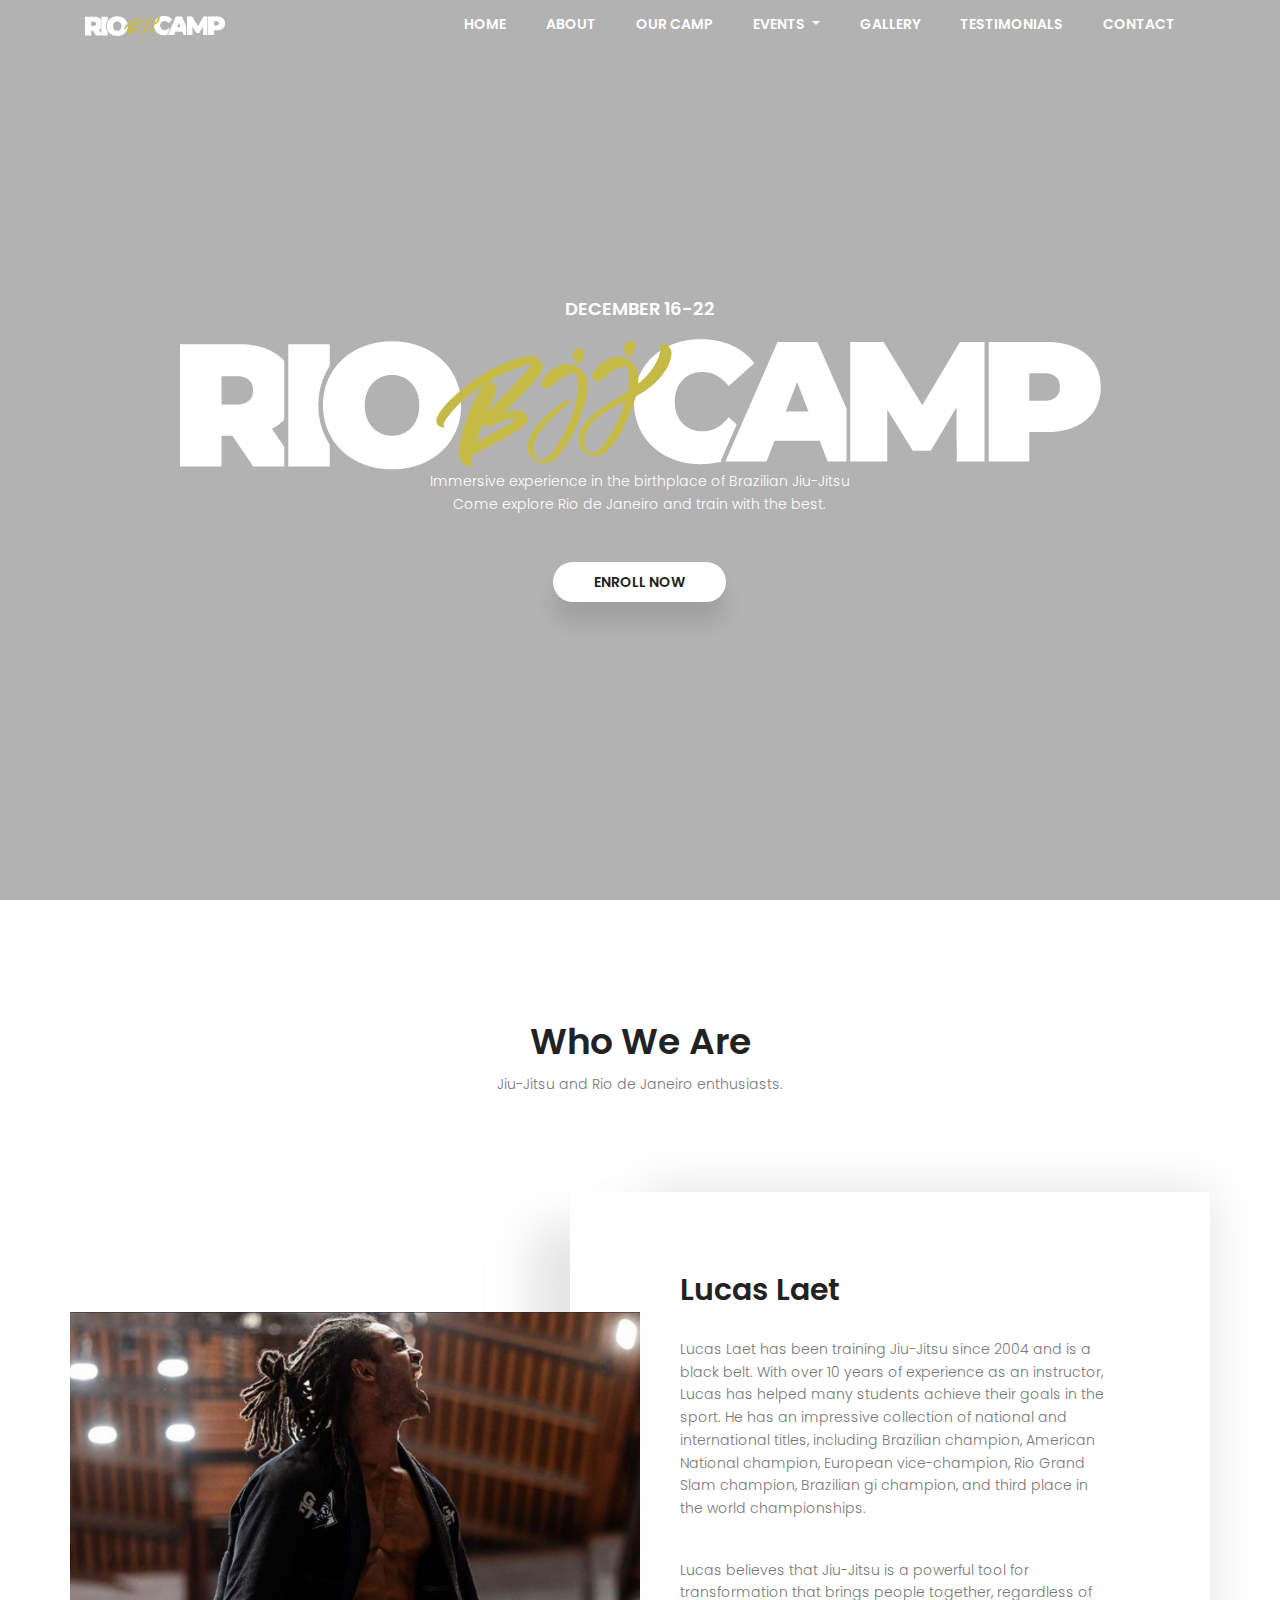
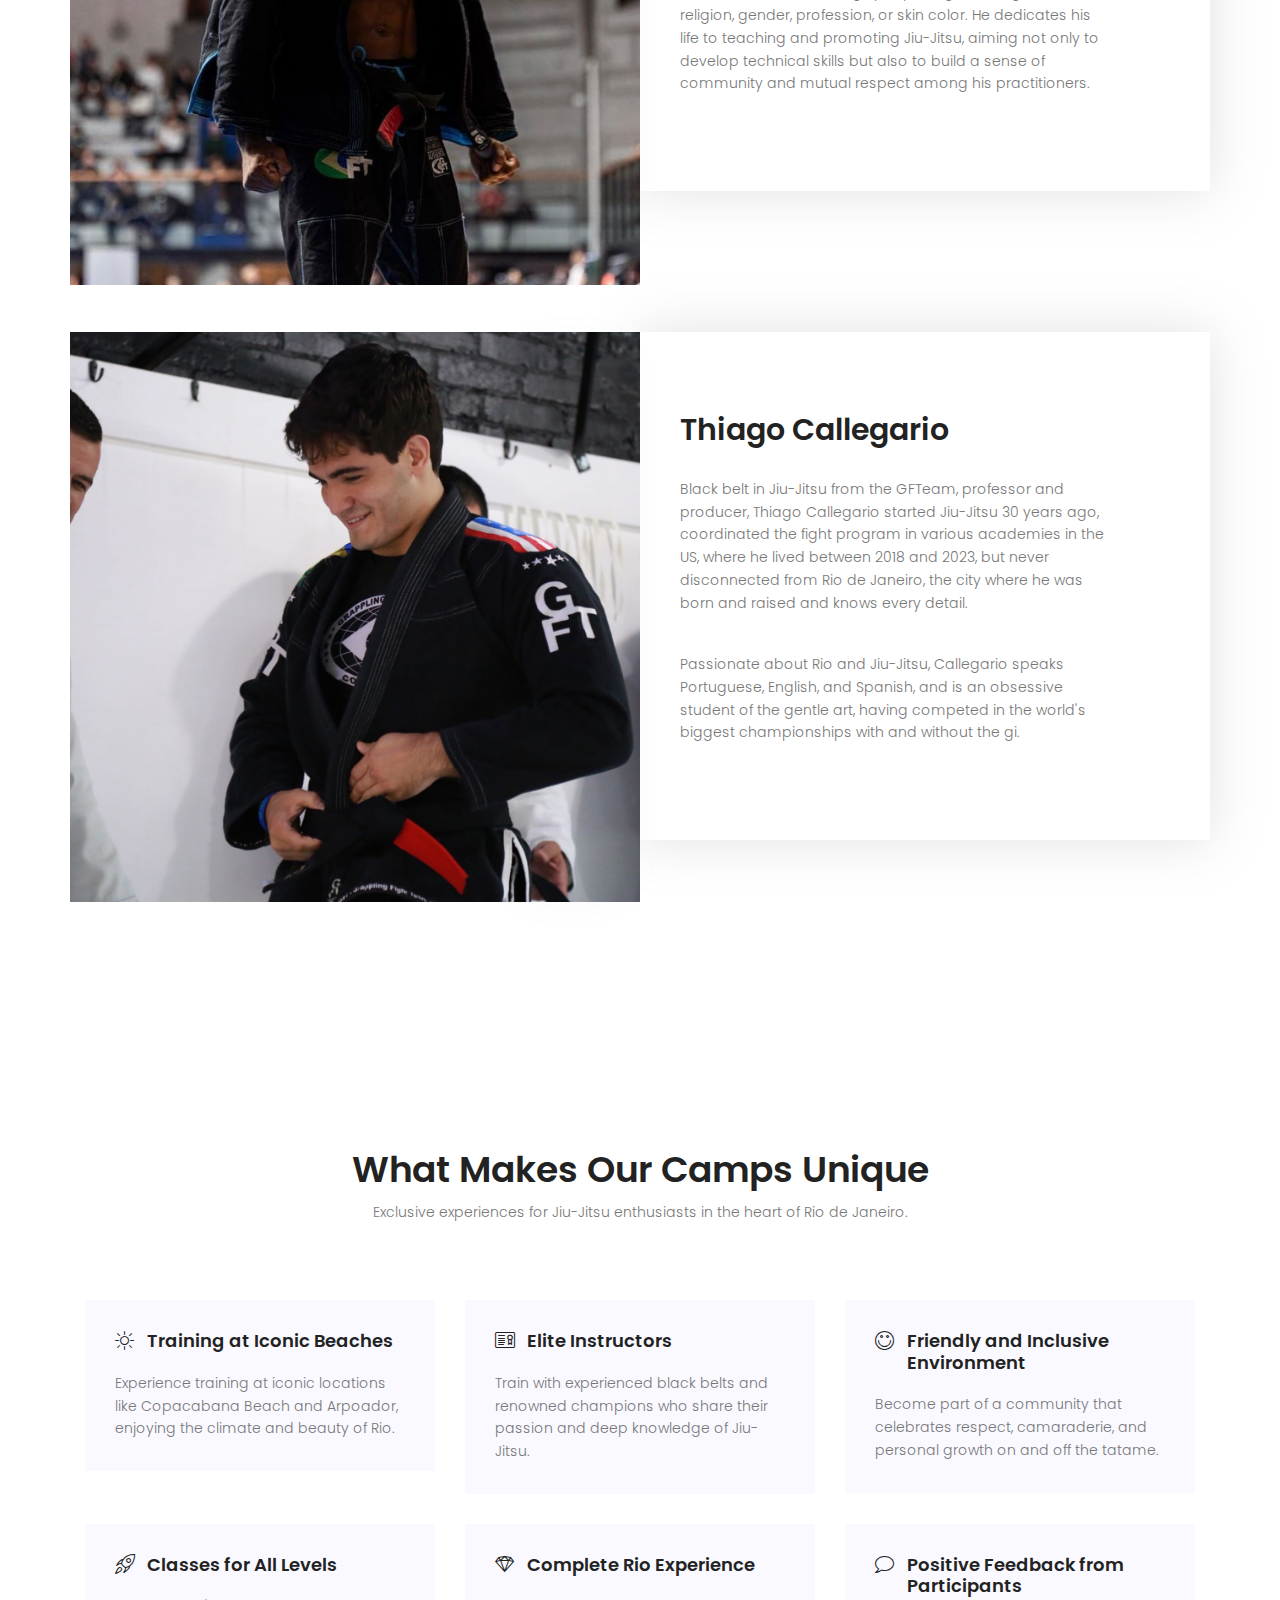
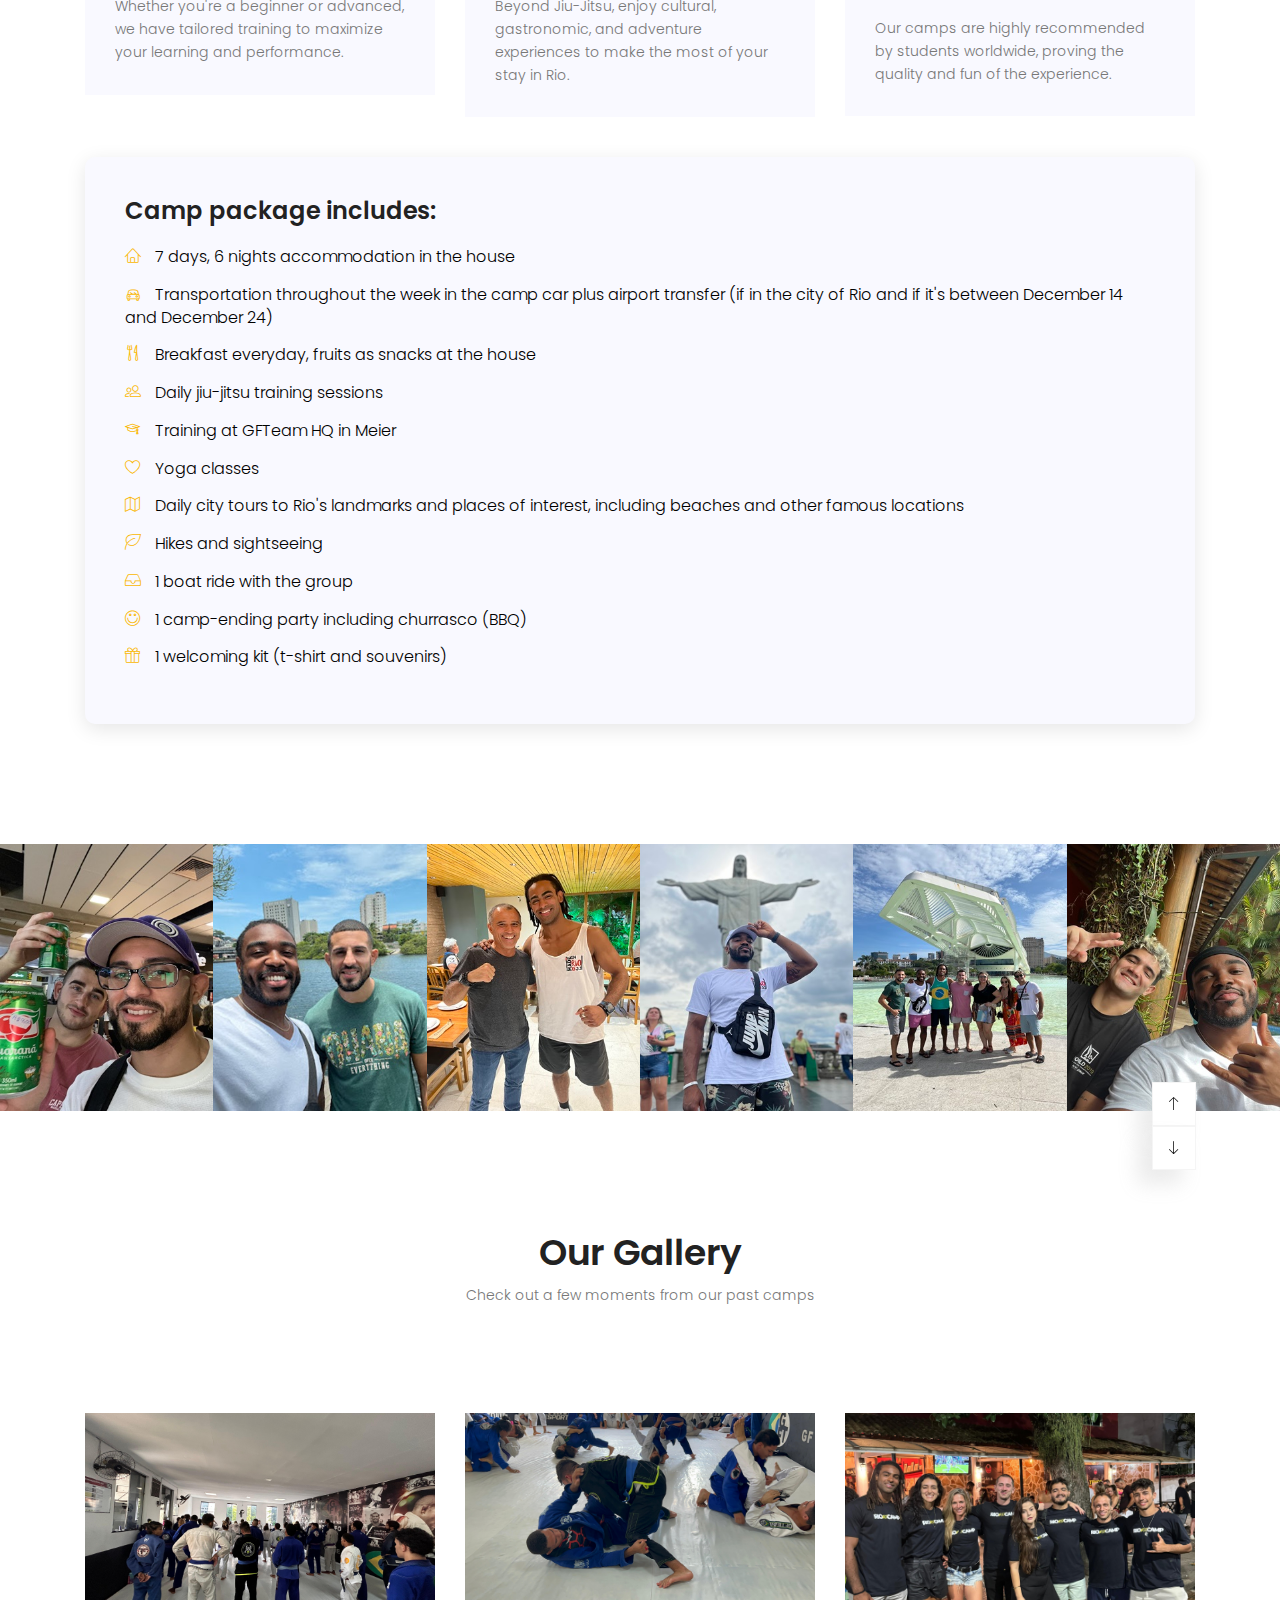
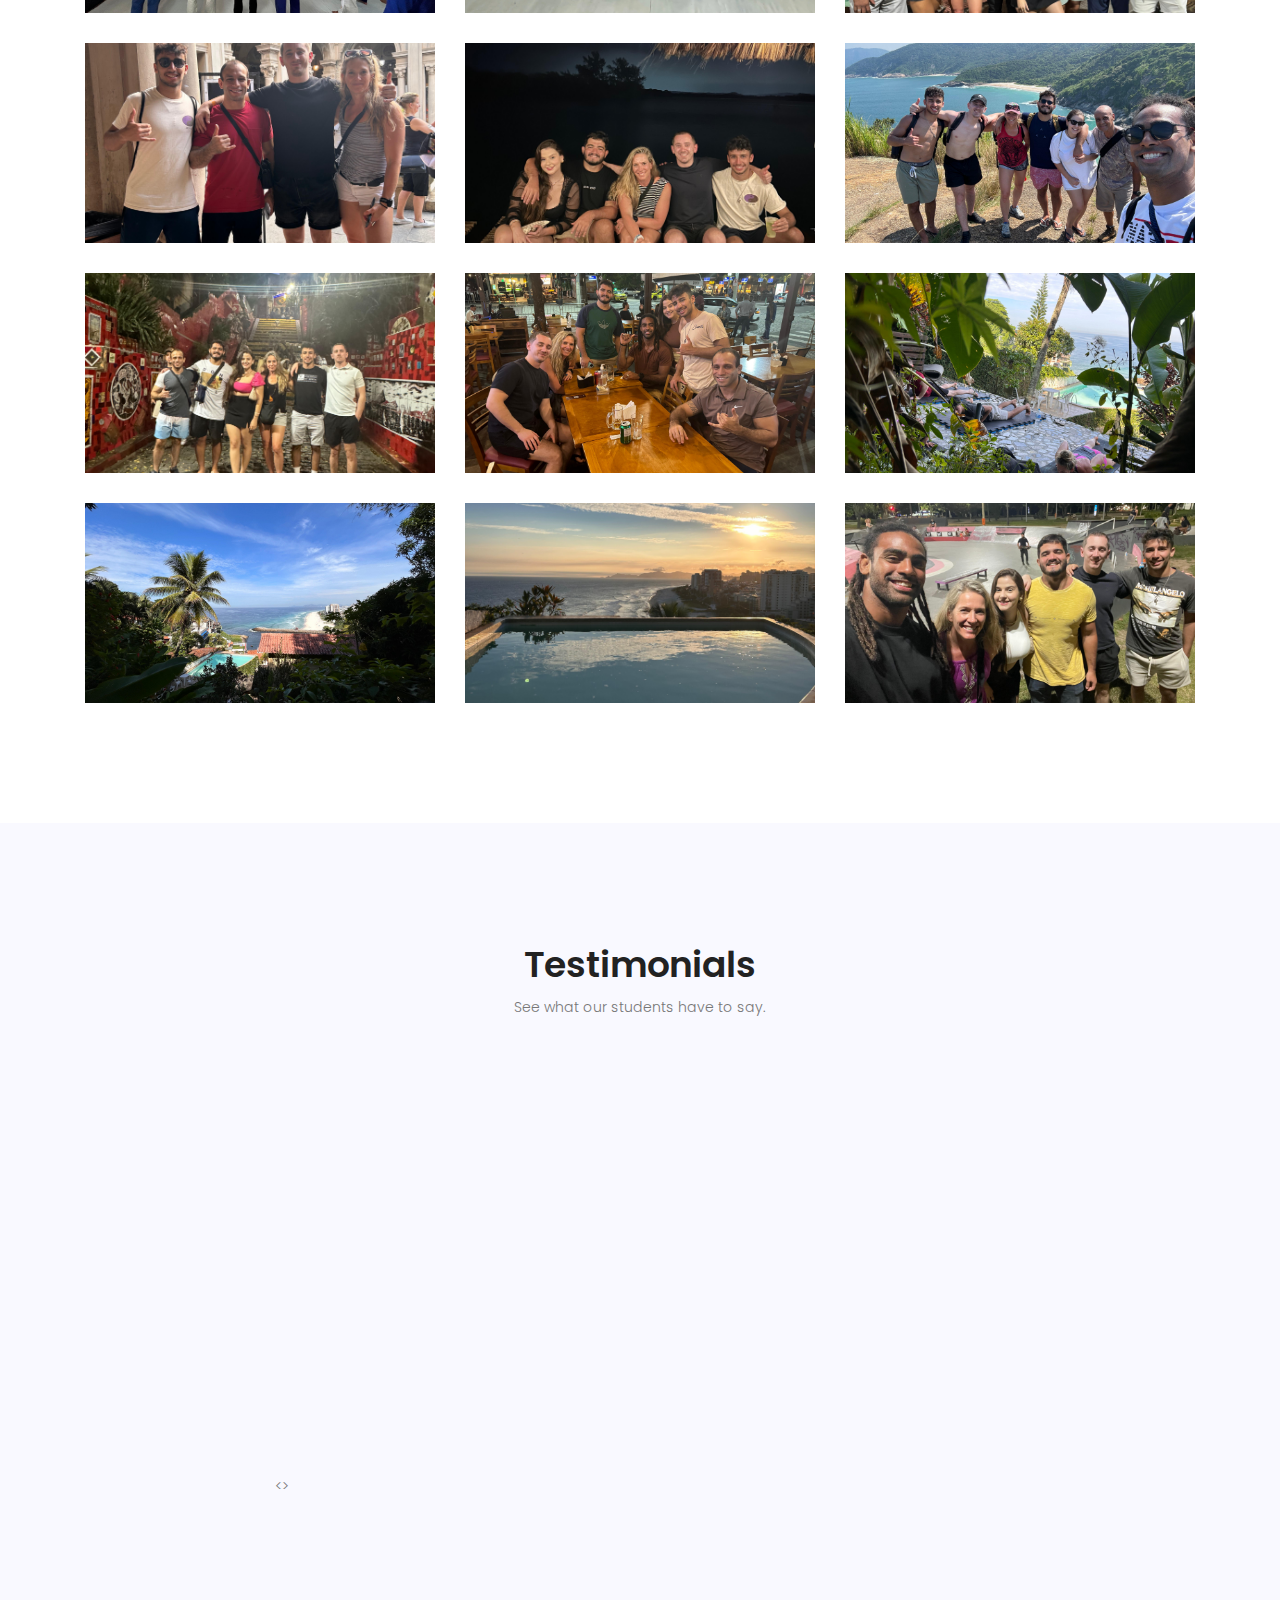
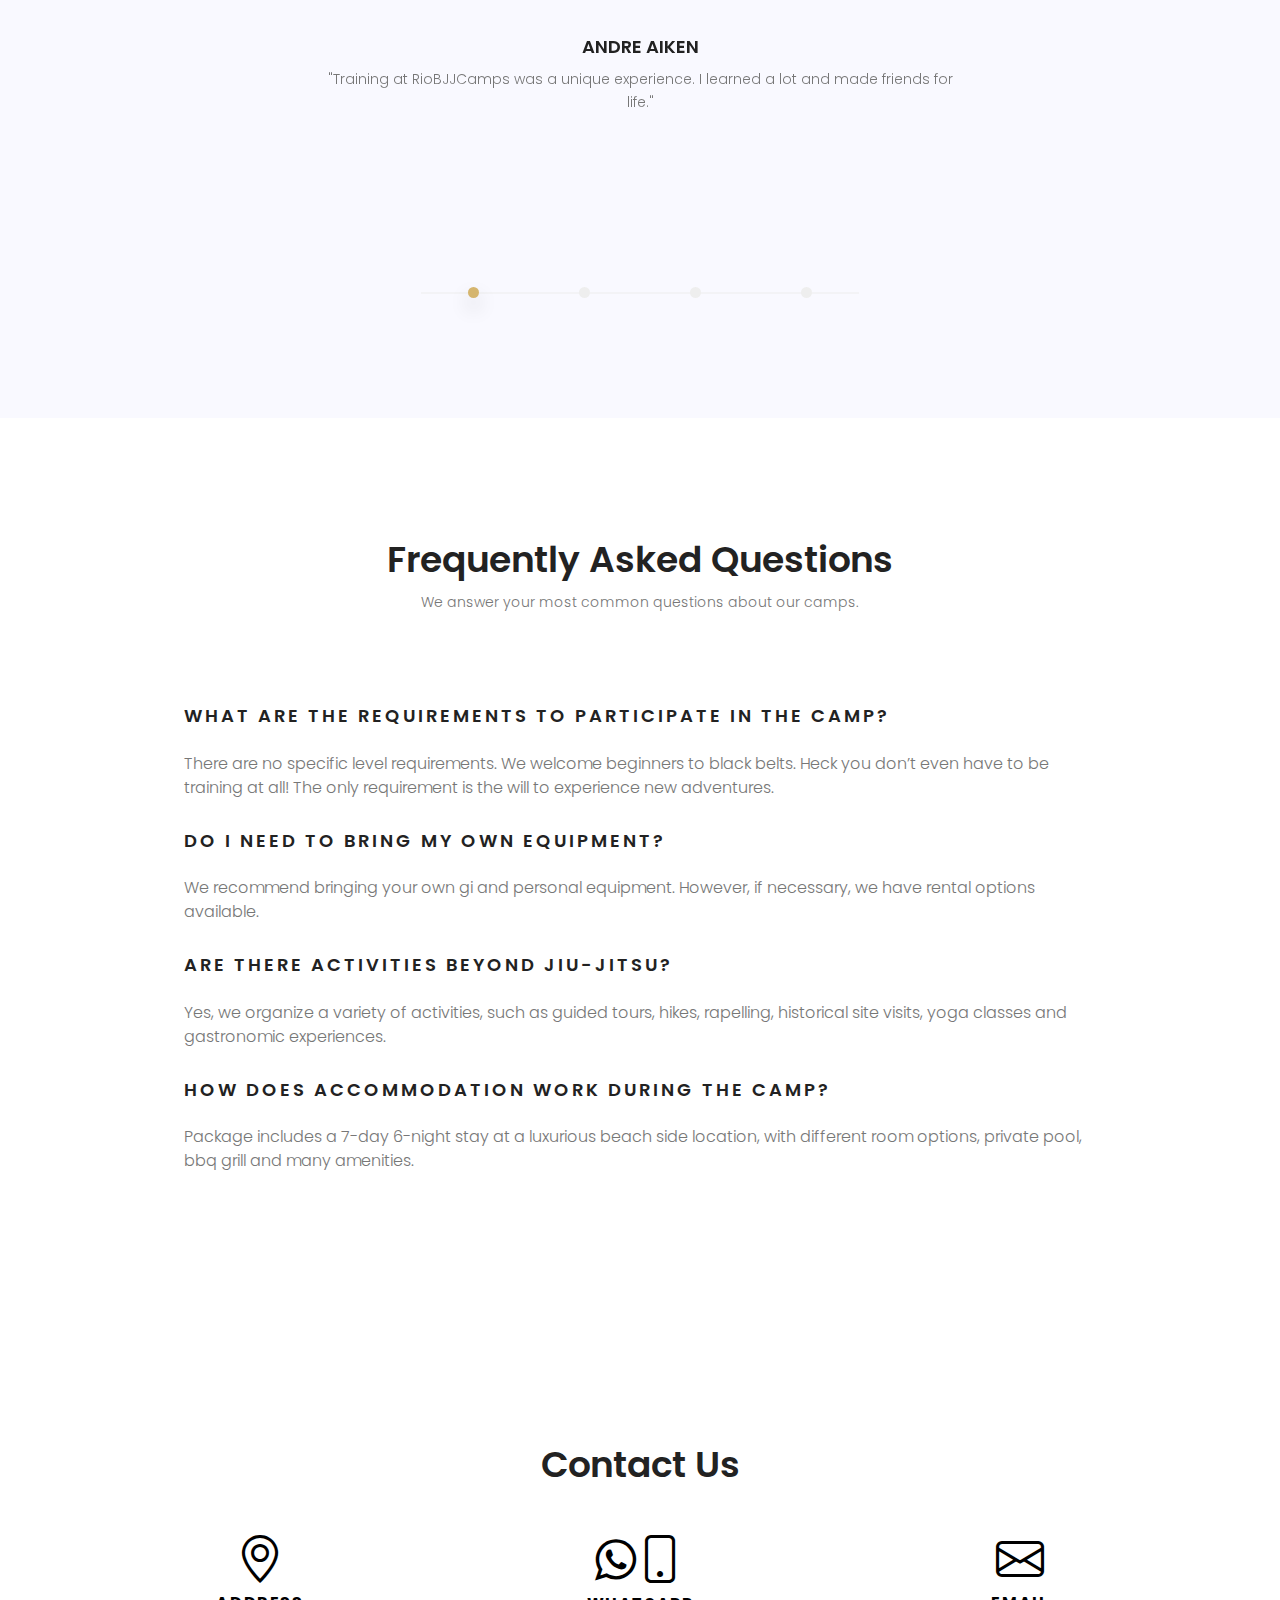
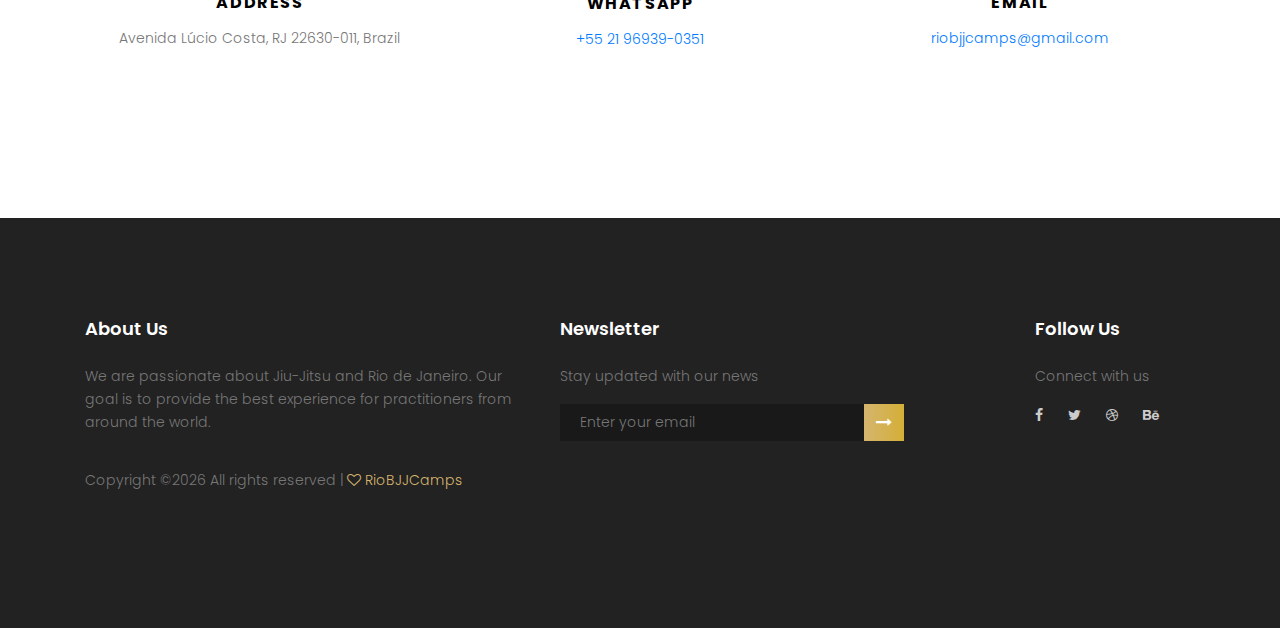
==== commit c45bc72e: "Update gallery text" ====
--- a/index.html
+++ b/index.html
@@ -304,7 +304,7 @@
             <div class="menu-content pb-60 col-lg-8">
                 <div class="title text-center">
                     <h1 class="mb-10">Our Gallery</h1>
-                    <p>Check out some moments from our past camps</p>
+                    <p>Check out a few moments from our past camps</p>
                 </div>
             </div>
         </div>
